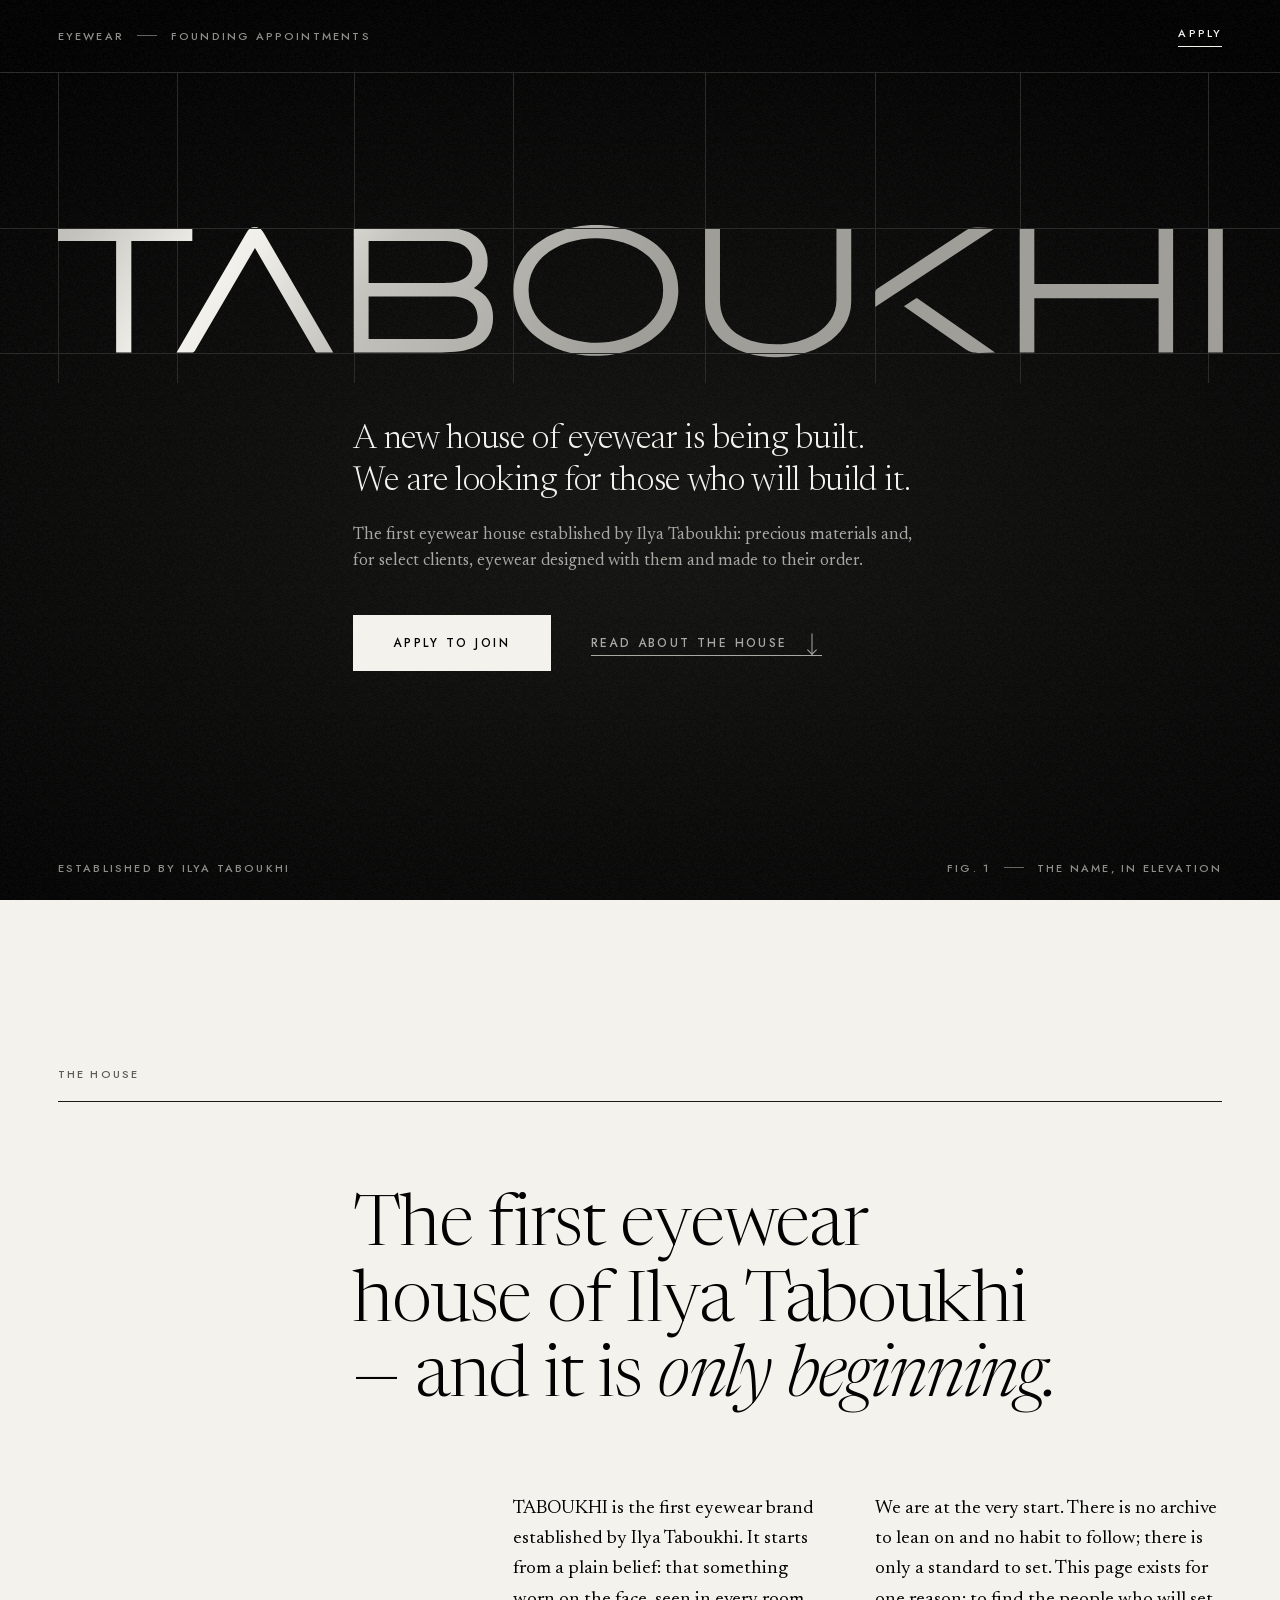
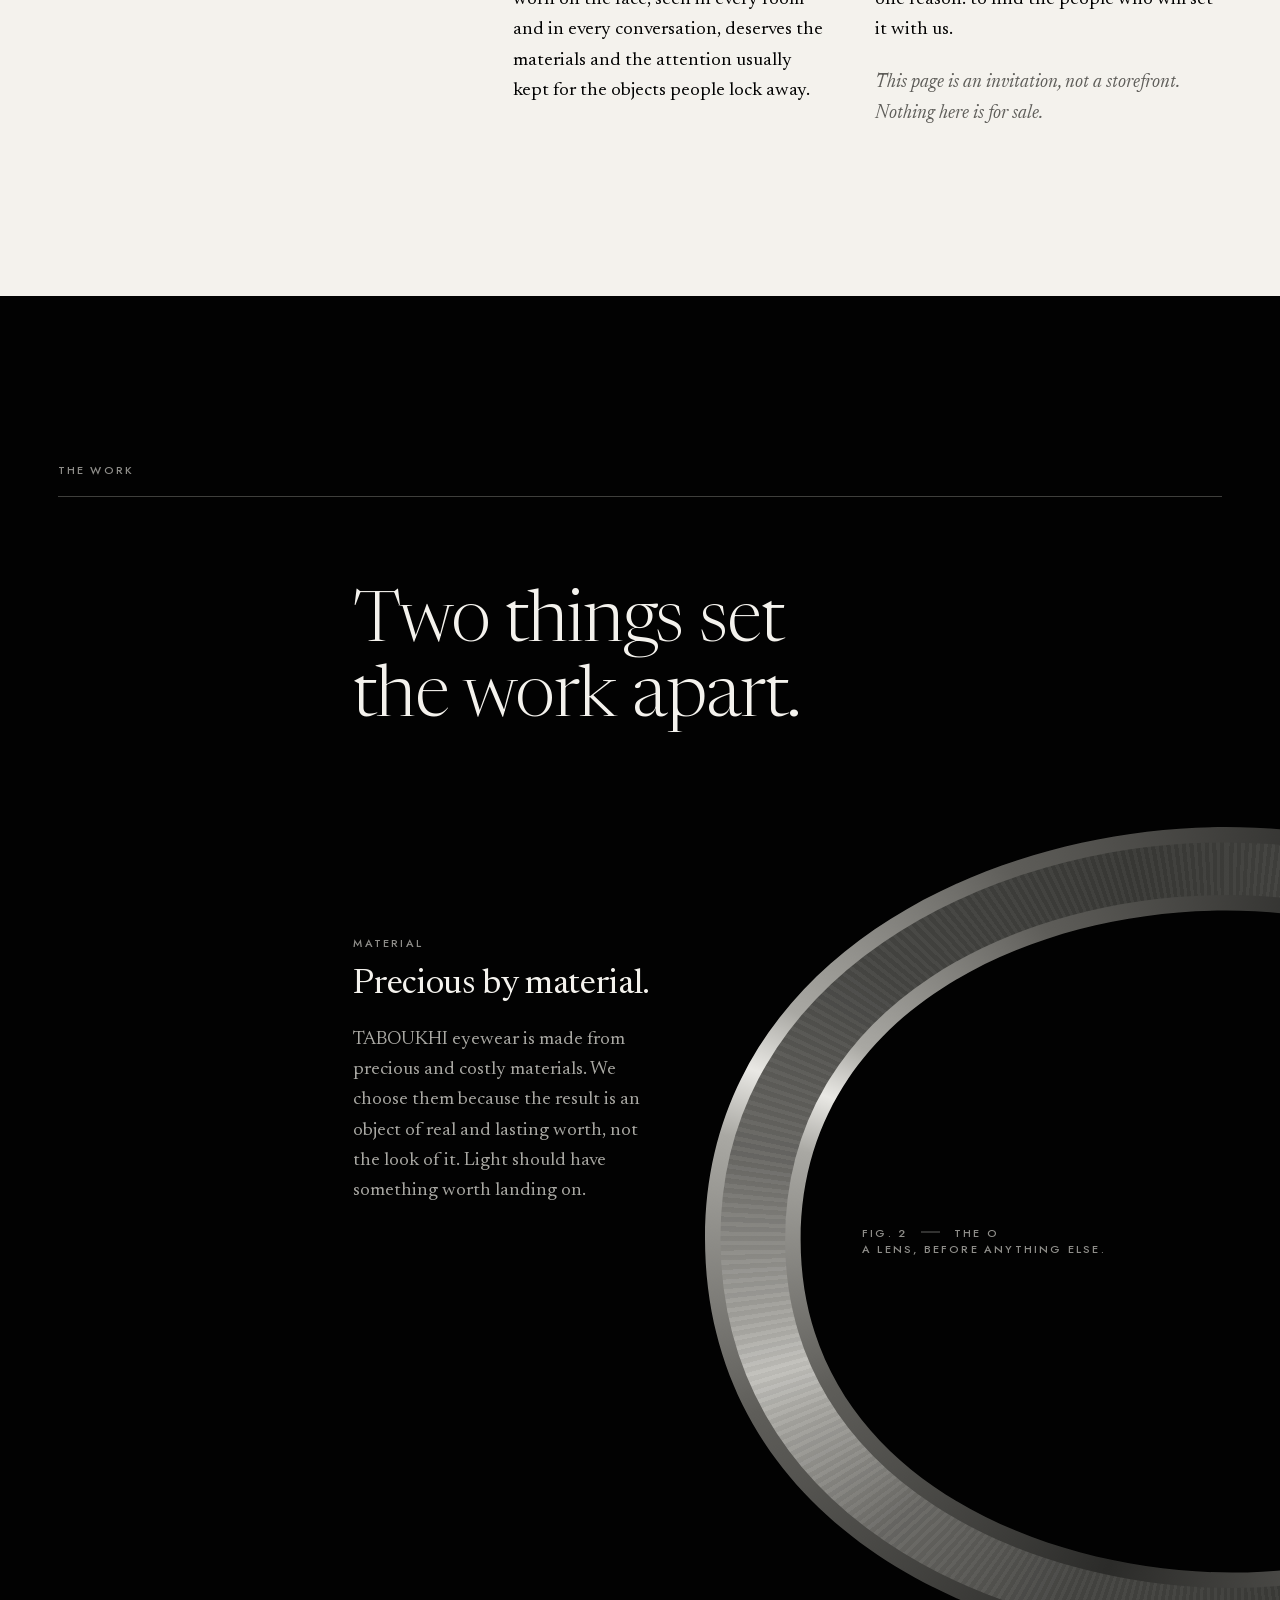
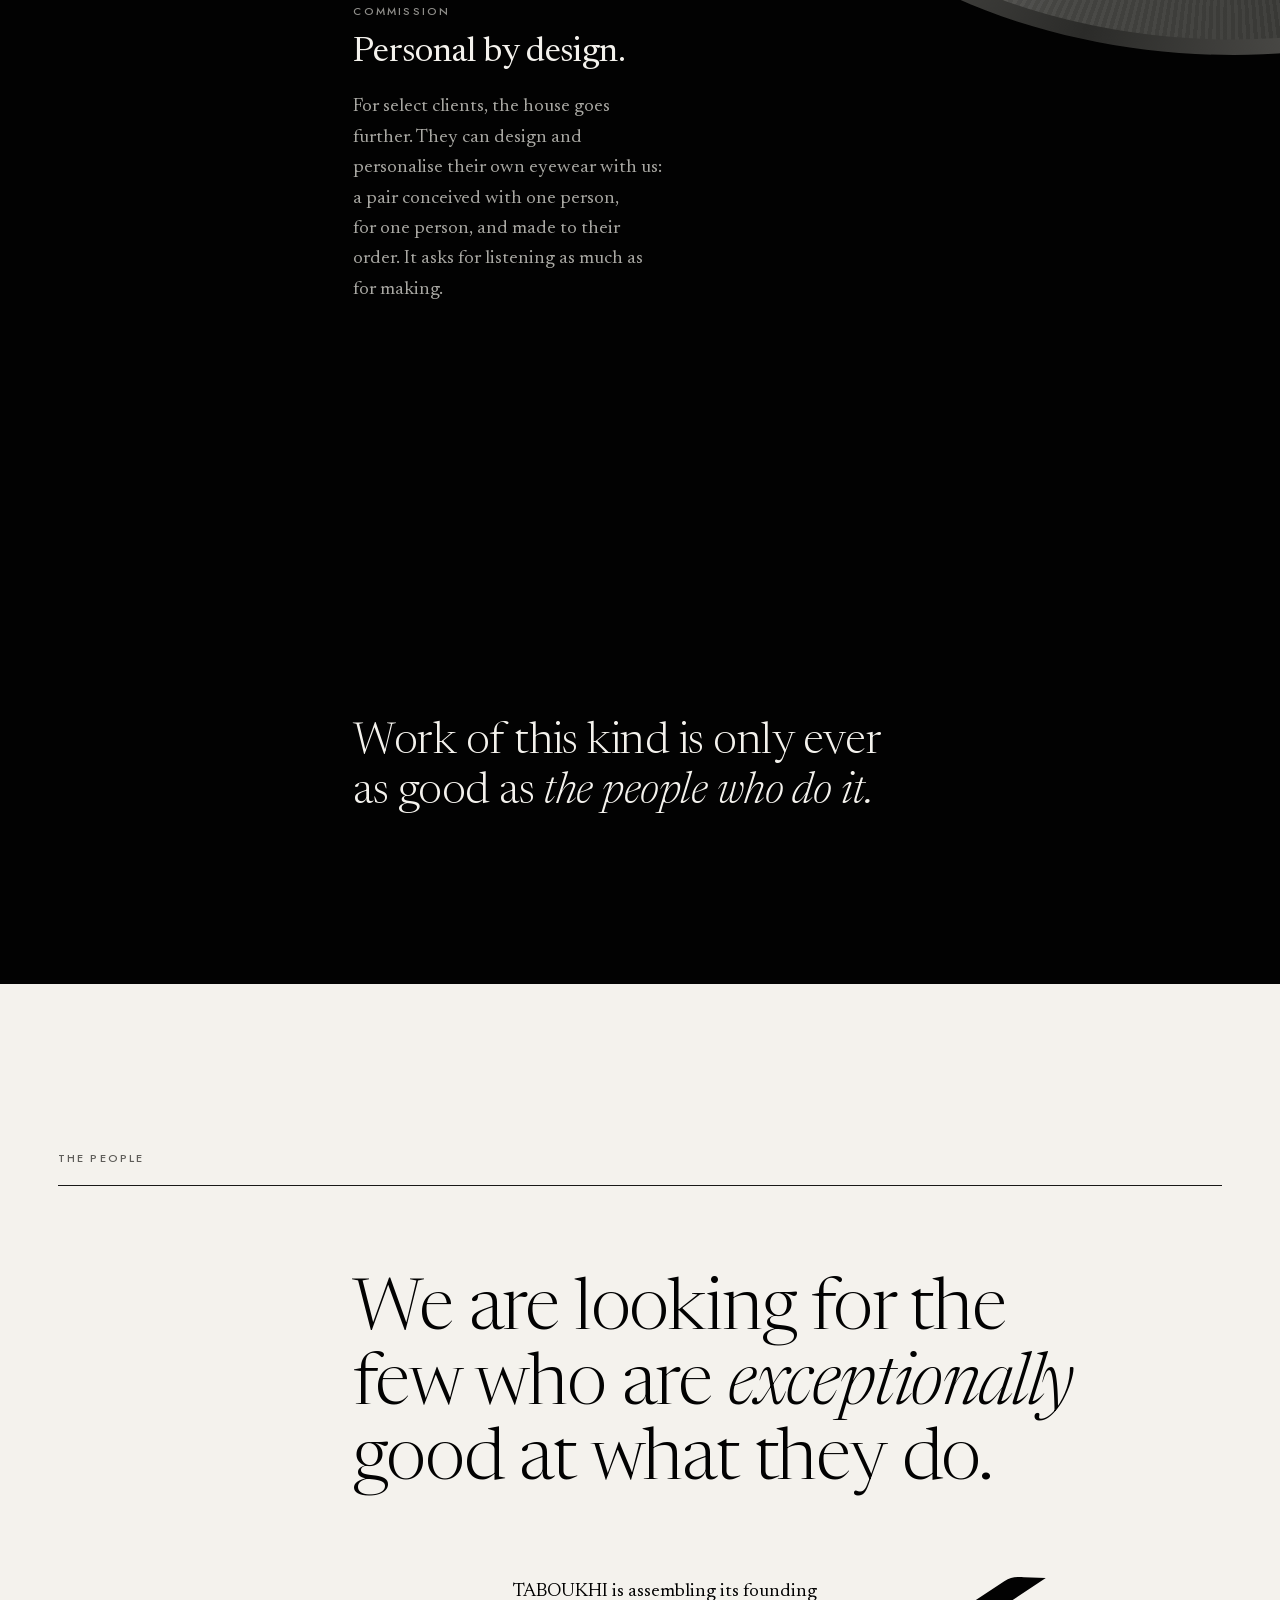
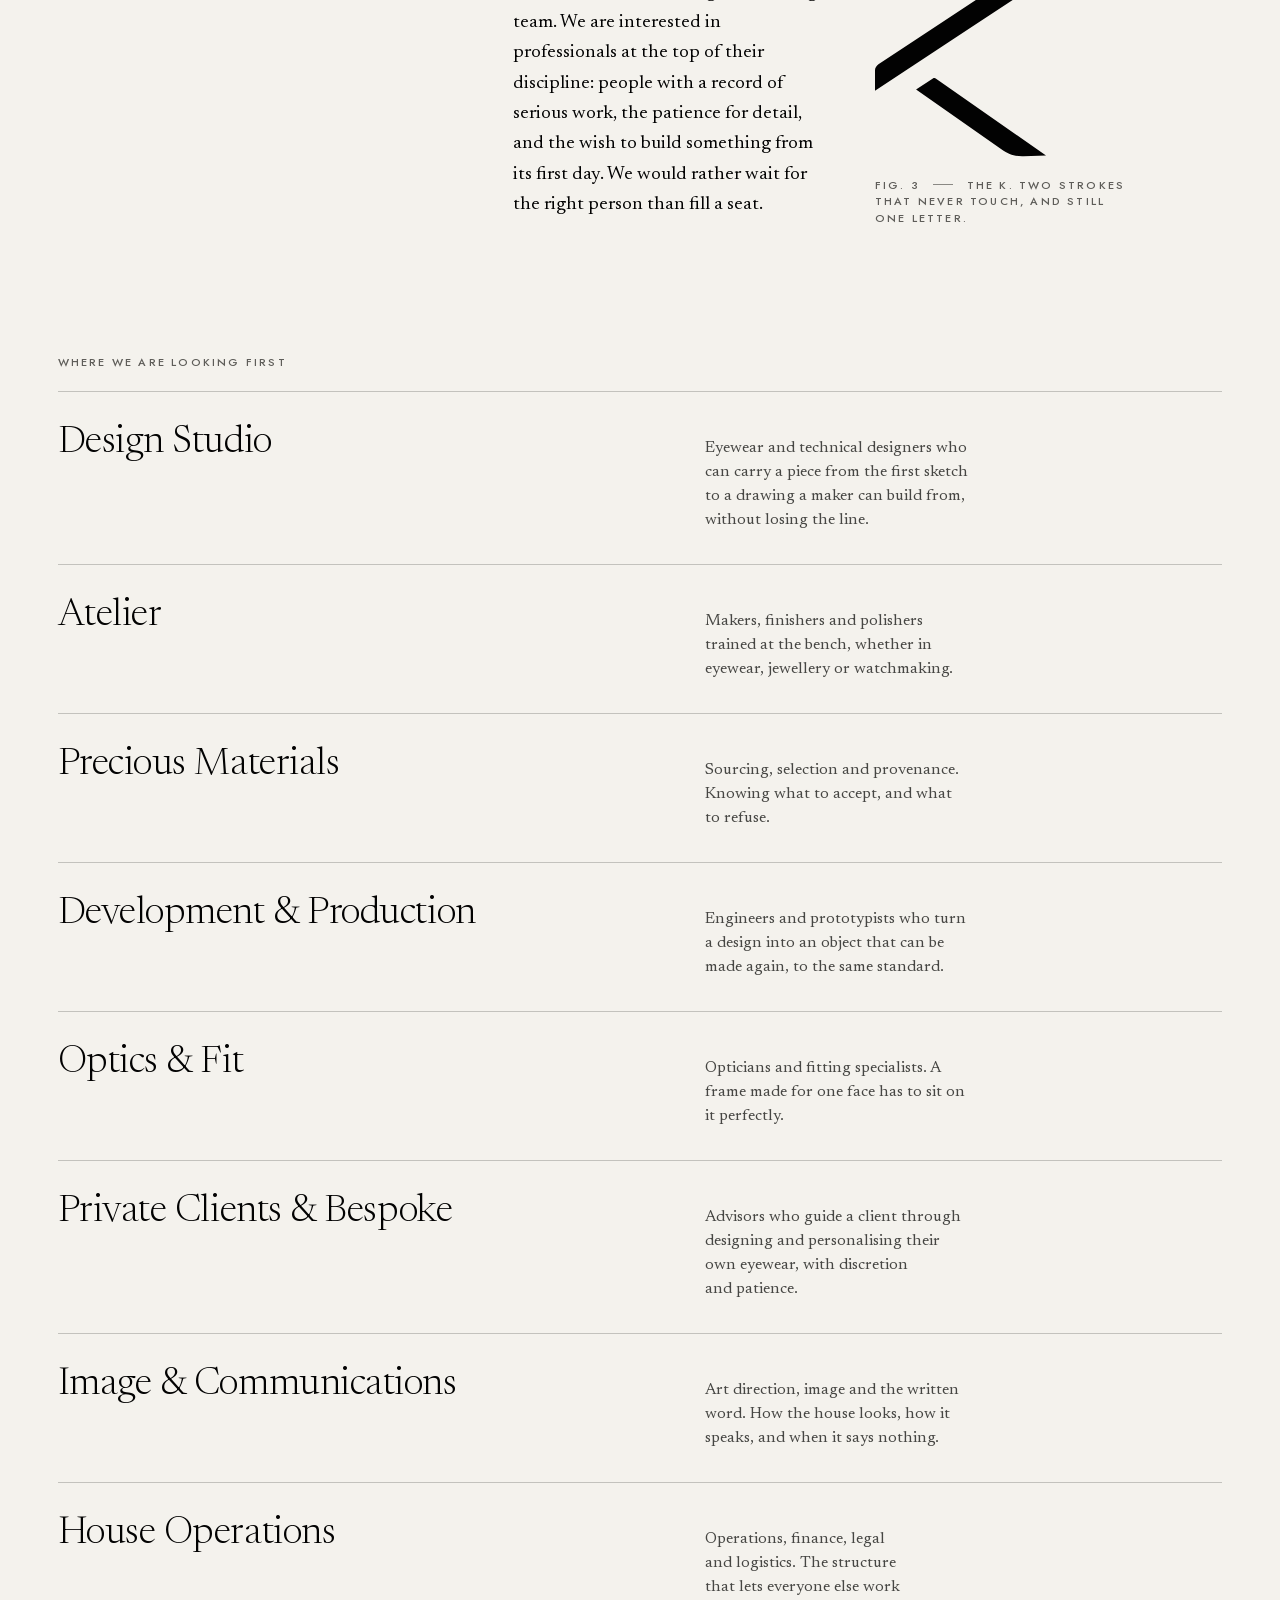
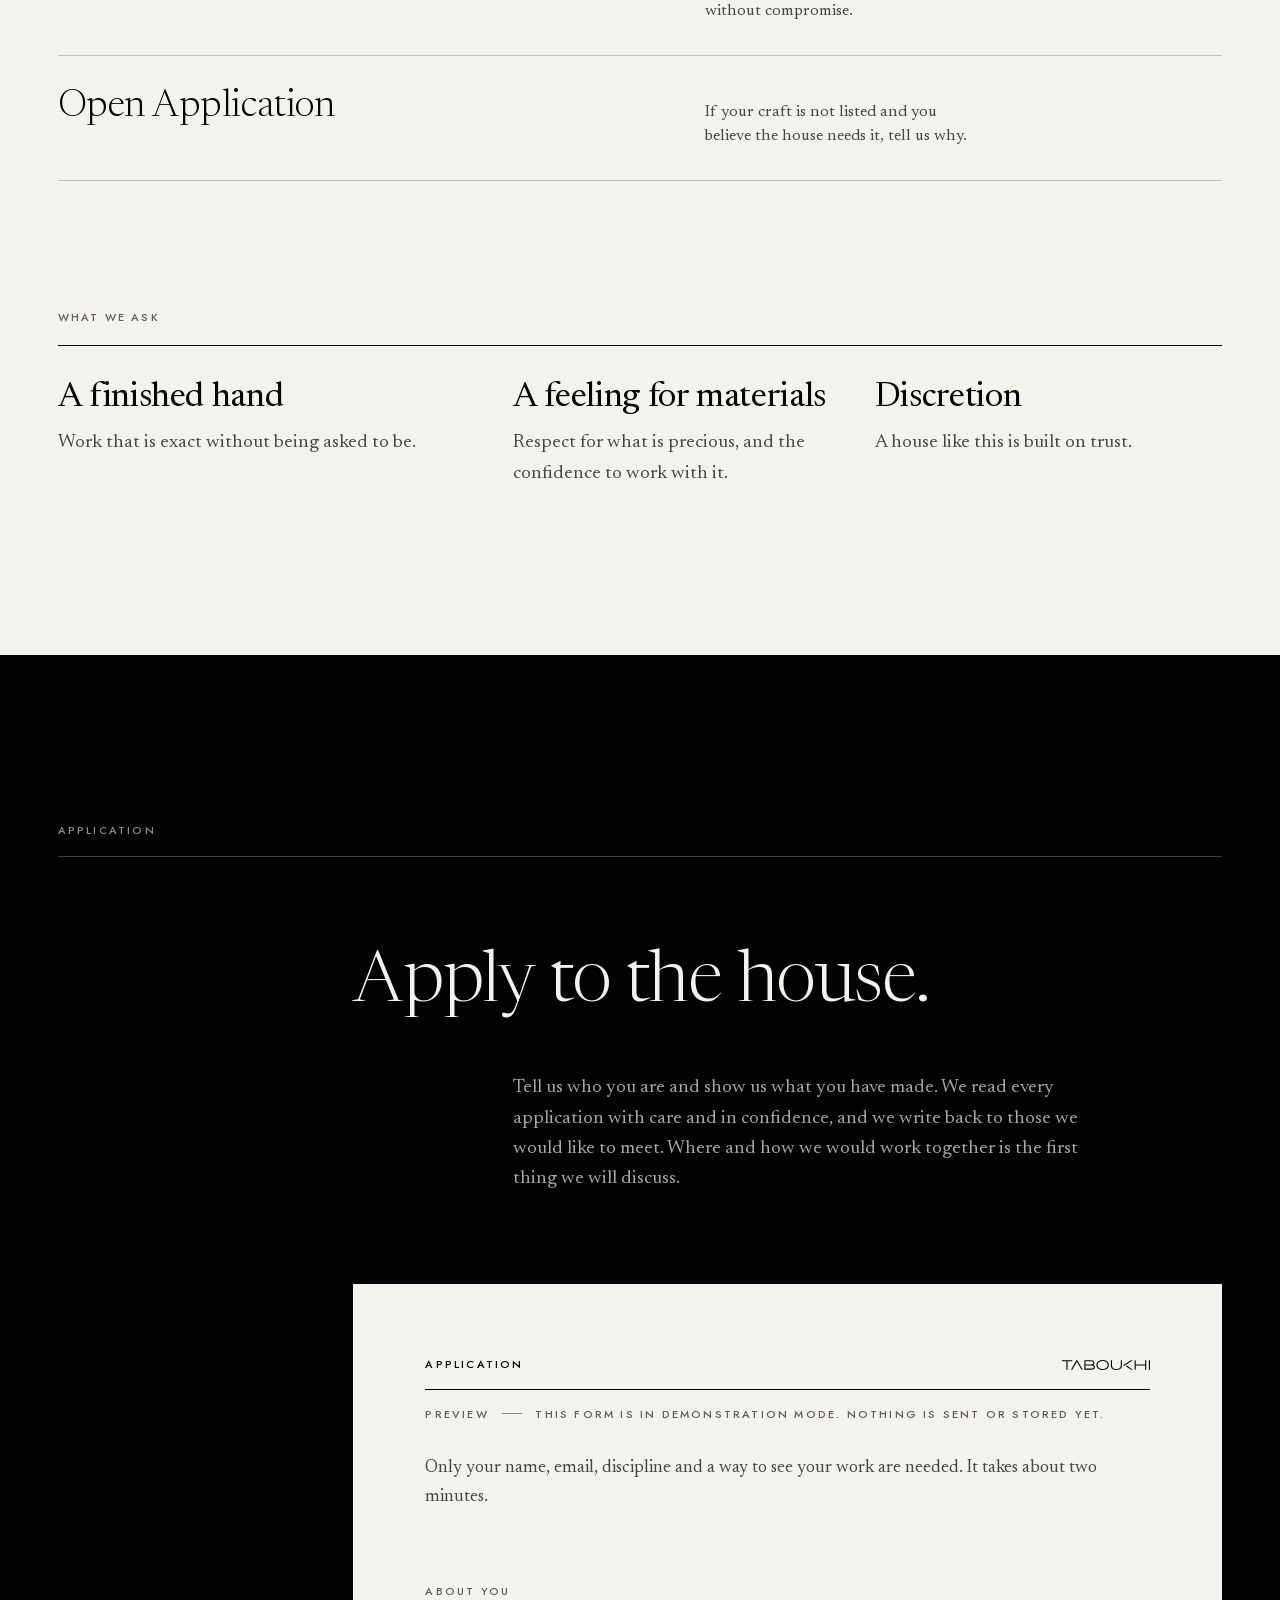
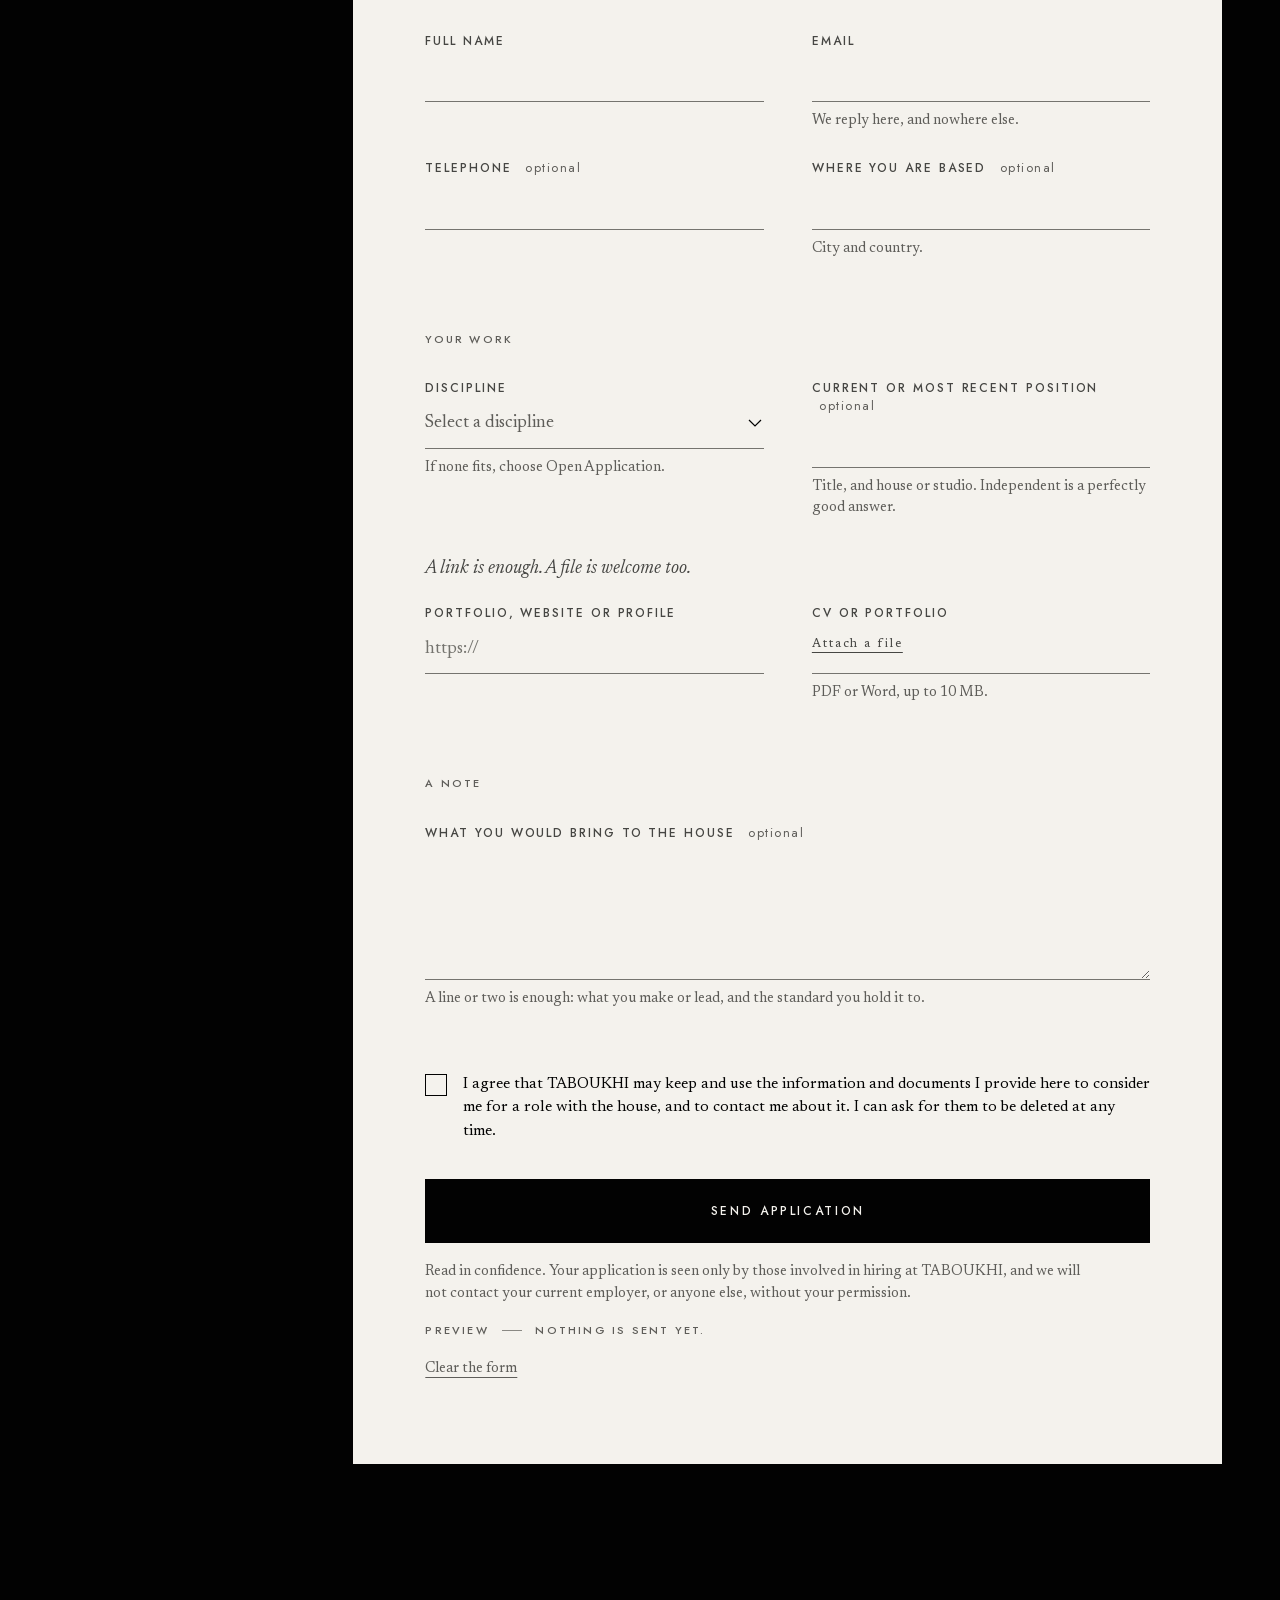
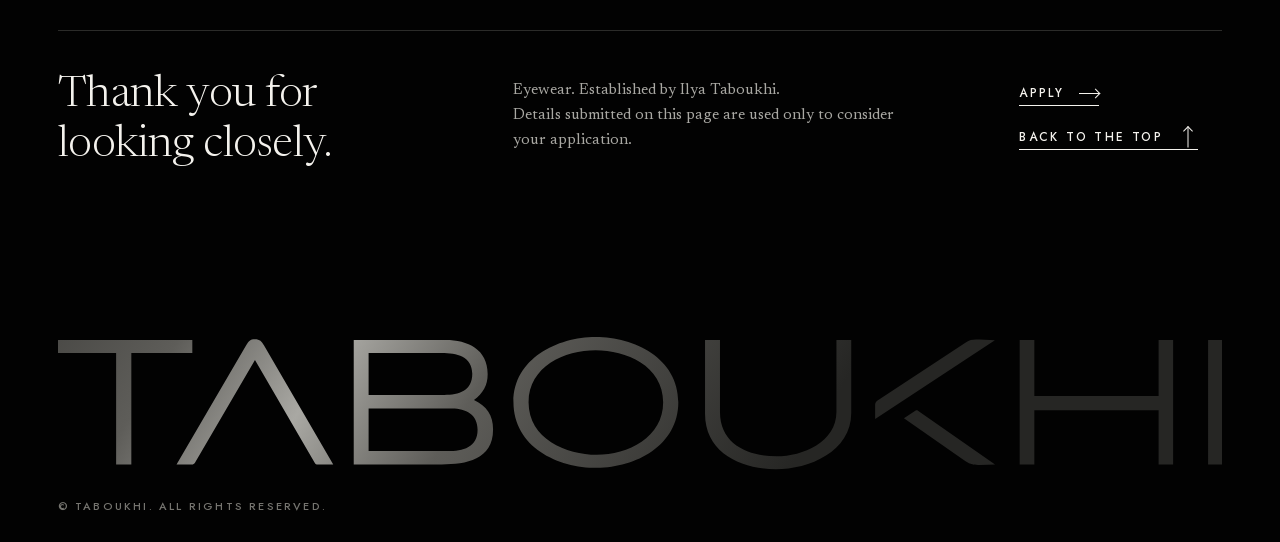
==== index.html @ eaf6881d "TABOUKHI founding-appointments page: Elevation direction, demo-mode application form Co-Authored-By:" ====
<!doctype html>
<html lang="en">
<head>
<meta charset="utf-8">
<meta name="viewport" content="width=device-width, initial-scale=1, viewport-fit=cover">
<title>TABOUKHI — Founding appointments</title>
<meta name="description" content="TABOUKHI is the first eyewear brand established by Ilya Taboukhi. The house is assembling its founding team — read about the work, and apply.">
<!-- PREVIEW: the application form is in demonstration mode (js/config.js). Remove this
     line on the day a real endpoint is switched on; e2e.py checks the two agree. -->
<meta name="robots" content="noindex">
<meta name="theme-color" content="#020202">
<meta name="color-scheme" content="dark light">
<meta property="og:type" content="website">
<meta property="og:title" content="TABOUKHI — Founding appointments">
<meta property="og:description" content="A new house of eyewear is being built. We are looking for those who will build it.">
<meta property="og:image" content="https://ilyatabrizi.github.io/taboukhi/assets/og.png">
<meta property="og:image:width" content="1200">
<meta property="og:image:height" content="630">
<meta name="twitter:card" content="summary_large_image">
<link rel="icon" href="assets/brand/favicon.svg" type="image/svg+xml">
<link rel="icon" href="assets/brand/favicon-48.png" sizes="48x48" type="image/png">
<link rel="apple-touch-icon" href="assets/brand/apple-touch-icon.png">
<link rel="preload" href="assets/fonts/newsreader.woff2" as="font" type="font/woff2" crossorigin>
<link rel="preload" href="assets/fonts/jost.woff2" as="font" type="font/woff2" crossorigin>
<link rel="stylesheet" href="css/main.css">
<script>document.documentElement.classList.add('js');setTimeout(function(){if(!window.__tbk)document.documentElement.classList.remove('js')},4000)</script>
<link rel="modulepreload" href="js/main.js">
<link rel="modulepreload" href="js/light.js">
<link rel="modulepreload" href="js/apply.js">
<link rel="modulepreload" href="js/adapter.js">
<link rel="modulepreload" href="js/config.js">
<script type="module" src="js/main.js"></script>
</head>
<body>

<!-- The wordmark, traced from the supplied artwork (scripts/trace_logo.py). Defined once. -->
<svg class="defs" width="0" height="0" aria-hidden="true" focusable="false">
  <defs>
    <path id="p-k" d="M1403.08 140.94V116.42C1403.08 113.61 1404.92 110.64 1407.24 109.12L1558.69 9.28C1566.48 4.15 1571.43 3.77 1582.23 4.25L1608.64 5.44L1403.08 140.94ZM1555.2 211.35L1452.53 139.48L1472.75 126.37C1473.98 125.57 1475.37 125.61 1476.6 126.48L1608.92 219.1L1581.97 219.76C1570.54 220.04 1564.49 217.85 1555.2 211.35Z"/>
    <g id="p-wm" fill-rule="evenodd">
      <path d="M125.9 218.89H99.8V27.27H0V4.97H230.62V27.27H125.9V218.89Z"/>
      <path d="M472.59 218.89H445.79C443.9 218.89 441.96 217.86 440.99 216.19L338.2 39.55L234.88 216.31C234.08 217.68 231.73 218.89 230.15 218.89H203.52L323.37 13.85C327.3 7.12 330.04 3.97 338.05 3.97C346.58 3.97 349.81 7.9 353.56 14.35L472.59 218.89Z"/>
      <path d="M507.78 218.89V4.97H665.53C703.43 4.97 737.75 20.82 737.75 63.37C737.75 83.17 729.74 96.35 714.24 108.3C736.36 119.34 747.01 133.98 747.01 159.03C747.01 211.14 700.6 218.89 658.91 218.89H507.78ZM658.94 27.27H533.31V99.54H663.33C688.52 99.54 711.34 92.42 711.34 63.22C711.34 32.57 684.36 27.27 658.94 27.27ZM676.84 122.65H533.31V195.94H669.21C695.46 195.94 720.44 189.3 720.44 159.11C720.44 133.13 700.5 122.65 676.84 122.65Z"/>
      <path d="M925.58 224.66C857.44 224.66 782.03 188.75 782.03 111.43C782.03 37.2 857.5 0 923.2 0C989.25 0 1065.1 35.82 1065.1 112.25C1065.1 186.31 991.75 224.66 925.58 224.66ZM1039.08 112.18C1039.08 48.82 974.64 22.65 923.23 22.65C869.7 22.65 807.98 50.62 807.98 112.02C807.98 174.84 872.36 202.28 925.2 202.28C978.59 202.28 1039.08 172.64 1039.08 112.18Z"/>
      <path d="M1111.01 131.69V4.97H1136.63V128.8C1136.63 184.75 1185.8 204.81 1233.8 204.81C1278.87 204.81 1336.63 180.63 1336.63 128.29V4.97H1362.01V130.35C1362.01 196.69 1289.57 226.92 1232.5 226.92C1175.75 226.92 1111.01 200.46 1111.01 131.69Z"/>
      <use href="#p-k"/>
      <path d="M1914.69 218.89H1889.79V125.71H1676.41V218.89H1651.27V4.97H1676.41V101.29H1889.79V4.97H1914.69V218.89Z"/>
      <path d="M2000 218.89H1974.76V4.97H2000V218.89Z"/>
    </g>
  </defs>
</svg>

<a class="skip" href="#apply">Skip to the application</a>

<header class="mast" data-mast>
  <a class="mast__brand" href="#top" aria-label="TABOUKHI — back to the top">
    <svg viewBox="0 0 2000 227" aria-hidden="true" focusable="false"><use href="#p-wm"/></svg>
  </a>
  <a class="mast__apply cap" href="#apply">Apply</a>
</header>

<main>

<!-- ─────────────────────────── Fig. 1 — the name, in elevation ─────────────────────────── -->
<section class="hero" id="top" data-ground="onyx">
  <div class="hero__grid frame">
    <p class="hero__kicker cap"><span class="hide-s">Eyewear <span class="dash" aria-hidden="true"></span></span> Founding appointments</p>

    <div class="hero__lines" aria-hidden="true">
      <i style="--x:0"></i><i style="--x:10.176"></i><i style="--x:25.389"></i><i style="--x:39.1015"></i>
      <i style="--x:55.5505"></i><i style="--x:70.154"></i><i style="--x:82.5635"></i><i style="--x:98.738"></i>
    </div>

    <h1 class="hero__mark">
      <span class="hero__rule hero__rule--cap" aria-hidden="true"></span>
      <span class="hero__rule hero__rule--base" aria-hidden="true"></span>
      <svg viewBox="0 0 2000 227" role="img" aria-label="TABOUKHI" data-light="hero">
        <defs>
          <linearGradient id="ti-metal" gradientUnits="userSpaceOnUse" x1="-1400" y1="0" x2="3400" y2="0" gradientTransform="translate(-312 0) rotate(32.1 1000 113)">
            <stop offset="0" stop-color="#9F9E99"/>
            <stop offset=".36" stop-color="#9F9E99"/>
            <stop offset=".45" stop-color="#C3C2BD"/>
            <stop offset=".49" stop-color="#EFEDE8"/>
            <stop offset=".5" stop-color="#F4F2ED"/>
            <stop offset=".51" stop-color="#EFEDE8"/>
            <stop offset=".55" stop-color="#C3C2BD"/>
            <stop offset=".64" stop-color="#9F9E99"/>
            <stop offset="1" stop-color="#9F9E99"/>
          </linearGradient>
        </defs>
        <use href="#p-wm" fill="url(#ti-metal)"/>
      </svg>
    </h1>

    <div class="hero__say">
      <p class="hero__statement">A new house of eyewear is being built. We are looking for those who will build&nbsp;it.</p>
      <p class="hero__sub">The first eyewear house established by Ilya Taboukhi: precious materials and, for select clients, eyewear designed with them and made to their order.</p>
      <div class="hero__cta">
        <a class="btn btn--bone" href="#apply"><span>Apply to join</span></a>
        <a class="link link--quiet" href="#house">Read about the house <span class="arr arr--down" aria-hidden="true"></span></a>
      </div>
    </div>

    <div class="hero__foot">
      <p class="cap">Established by Ilya Taboukhi</p>
      <p class="cap hero__fig">Fig. 1 <span class="dash" aria-hidden="true"></span> The name, in elevation</p>
    </div>
  </div>
</section>

<!-- ─────────────────────────────────────── The house ────────────────────────────────────── -->
<section class="sec sec--bone house" id="house" data-ground="bone">
  <div class="frame ng">
    <p class="marker cap" data-reveal>The house</p>
    <span class="hair" data-reveal="rule" aria-hidden="true"></span>
    <h2 class="display house__h" data-reveal>The first eyewear house of Ilya Taboukhi <span class="nb">— and</span> it is <em>only beginning.</em></h2>
    <div class="house__p1 prose" data-reveal>
      <p>TABOUKHI is the first eyewear brand established by Ilya Taboukhi. It starts from a plain belief: that something worn on the face, seen in every room and in every conversation, deserves the materials and the attention usually kept for the objects people lock away.</p>
    </div>
    <div class="house__p2 prose" data-reveal style="--d:1">
      <p>We are at the very start. There is no archive to lean on and no habit to follow; there is only a standard to set. This page exists for one reason: to find the people who will set it with us.</p>
      <p class="aside">This page is an invitation, not a storefront. Nothing here is for sale.</p>
    </div>
  </div>
</section>

<!-- ─────────────────────────────────────── The work ─────────────────────────────────────── -->
<section class="sec sec--onyx work" id="work" data-ground="onyx">
  <div class="frame ng">
    <p class="marker cap" data-reveal>The work</p>
    <span class="hair" data-reveal="rule" aria-hidden="true"></span>
    <h2 class="display work__h" data-reveal>Two things set the&nbsp;work apart.</h2>
  </div>

  <div class="frame work__body">
    <div class="ring" aria-hidden="true" data-light="ring">
      <div class="ring__stick">
        <div class="ring__band">
          <div class="ring__obj">
            <div class="ring__layer ring__layer--edge"><b></b></div>
            <div class="ring__layer ring__layer--face"><b></b></div>
          </div>
        </div>
        <p class="cap ring__cap">Fig. 2 <span class="dash"></span> The O<br>A lens, before anything else.</p>
      </div>
    </div>

    <div class="work__arts">
      <article class="work__art" data-reveal>
        <p class="cap work__tag">Material</p>
        <h3 class="title">Precious by material.</h3>
        <p>TABOUKHI eyewear is made from precious and costly materials. We choose them because the result is an object of real and lasting worth, not the look of it. Light should have something worth landing on.</p>
      </article>

      <article class="work__art" data-reveal>
        <p class="cap work__tag">Commission</p>
        <h3 class="title">Personal by design.</h3>
        <p>For select clients, the house goes further. They can design and personalise their own eyewear with us: a pair conceived with one person, for one person, and made to their order. It asks for listening as much as for making.</p>
      </article>
    </div>
  </div>

  <div class="frame ng">
    <p class="display display--m work__close" data-reveal>Work of this kind is only ever as good as <em>the people who do it.</em></p>
  </div>
</section>

<!-- ────────────────────────────────────── The people ────────────────────────────────────── -->
<section class="sec sec--bone people" id="people" data-ground="bone">
  <div class="frame ng">
    <p class="marker cap" data-reveal>The people</p>
    <span class="hair" data-reveal="rule" aria-hidden="true"></span>
    <h2 class="display people__h" data-reveal>We are looking for the few who are <em>exceptionally</em> good at what they do.</h2>
    <div class="people__intro prose" data-reveal>
      <p>TABOUKHI is assembling its founding team. We are interested in professionals at the top of their discipline: people with a record of serious work, the patience for detail, and the wish to build something from its first day. We would rather wait for the right person than fill a seat.</p>
    </div>
    <figure class="people__fig" data-reveal style="--d:1">
      <svg viewBox="1403.08 4.1 205.84 215.68" aria-hidden="true" focusable="false"><use href="#p-k"/></svg>
      <figcaption class="cap">Fig. 3 <span class="dash" aria-hidden="true"></span> The K. Two strokes that never touch, and still one letter.</figcaption>
    </figure>
  </div>

  <div class="frame">
    <h3 class="cap rows__h" id="disciplines-h" data-reveal>Where we are looking first</h3>
    <ul class="rows" aria-labelledby="disciplines-h" data-rows>
      <li><a class="row" href="#apply" data-discipline="design-studio"><span class="row__name">Design Studio</span><span class="row__blurb">Eyewear and technical designers who can carry a piece from the first sketch to a drawing a maker can build from, without losing the line.</span><span class="row__go cap">Apply <span class="arr" aria-hidden="true"></span></span></a></li>
      <li><a class="row" href="#apply" data-discipline="atelier"><span class="row__name">Atelier</span><span class="row__blurb">Makers, finishers and polishers trained at the bench, whether in eyewear, jewellery or watchmaking.</span><span class="row__go cap">Apply <span class="arr" aria-hidden="true"></span></span></a></li>
      <li><a class="row" href="#apply" data-discipline="precious-materials"><span class="row__name">Precious Materials</span><span class="row__blurb">Sourcing, selection and provenance. Knowing what to accept, and what to refuse.</span><span class="row__go cap">Apply <span class="arr" aria-hidden="true"></span></span></a></li>
      <li><a class="row" href="#apply" data-discipline="development-production"><span class="row__name">Development &amp; Production</span><span class="row__blurb">Engineers and prototypists who turn a design into an object that can be made again, to the same standard.</span><span class="row__go cap">Apply <span class="arr" aria-hidden="true"></span></span></a></li>
      <li><a class="row" href="#apply" data-discipline="optics-fit"><span class="row__name">Optics &amp; Fit</span><span class="row__blurb">Opticians and fitting specialists. A frame made for one face has to sit on it perfectly.</span><span class="row__go cap">Apply <span class="arr" aria-hidden="true"></span></span></a></li>
      <li><a class="row" href="#apply" data-discipline="private-clients"><span class="row__name">Private Clients &amp; Bespoke</span><span class="row__blurb">Advisors who guide a client through designing and personalising their own eyewear, with discretion and patience.</span><span class="row__go cap">Apply <span class="arr" aria-hidden="true"></span></span></a></li>
      <li><a class="row" href="#apply" data-discipline="image-communications"><span class="row__name">Image &amp; Communications</span><span class="row__blurb">Art direction, image and the written word. How the house looks, how it speaks, and when it says nothing.</span><span class="row__go cap">Apply <span class="arr" aria-hidden="true"></span></span></a></li>
      <li><a class="row" href="#apply" data-discipline="house-operations"><span class="row__name">House Operations</span><span class="row__blurb">Operations, finance, legal and logistics. The structure that lets everyone else work without compromise.</span><span class="row__go cap">Apply <span class="arr" aria-hidden="true"></span></span></a></li>
      <li><a class="row" href="#apply" data-discipline="open"><span class="row__name">Open Application</span><span class="row__blurb">If your craft is not listed and you believe the house needs it, tell us why.</span><span class="row__go cap">Apply <span class="arr" aria-hidden="true"></span></span></a></li>
    </ul>
  </div>

  <div class="frame">
    <h3 class="cap asks__h" data-reveal>What we ask</h3>
    <dl class="asks">
      <div data-reveal><dt class="title">A finished hand</dt><dd>Work that is exact without being asked to be.</dd></div>
      <div data-reveal style="--d:1"><dt class="title">A feeling for materials</dt><dd>Respect for what is precious, and the confidence to work with it.</dd></div>
      <div data-reveal style="--d:2"><dt class="title">Discretion</dt><dd>A house like this is built on trust.</dd></div>
    </dl>
  </div>
</section>

<!-- ───────────────────────────────────── The application ─────────────────────────────────── -->
<section class="sec sec--onyx apply" id="apply" data-ground="onyx">
  <div class="frame ng">
    <p class="marker cap">Application</p>
    <span class="hair" aria-hidden="true"></span>
    <h2 class="display apply__h">Apply to the house.</h2>
    <div class="apply__intro prose">
      <p>Tell us who you are and show us what you have made. We read every application with care and in confidence, and we write back to those we would like to meet. Where and how we would work together is the first thing we will discuss.</p>
    </div>

    <div class="sheet" data-ground="bone" data-sheet>
      <div class="sheet__head">
        <p class="cap" data-letterhead>Application</p>
        <svg viewBox="0 0 2000 227" aria-hidden="true" focusable="false"><use href="#p-wm"/></svg>
      </div>

      <p class="sheet__flag cap" data-demo-only hidden>Preview <span class="dash" aria-hidden="true"></span> this form is in demonstration mode. Nothing is sent or stored yet.</p>

      <form class="form" id="application" novalidate data-form>
        <noscript><p class="form__note">This form needs JavaScript to send your application.</p></noscript>

        <p class="form__note" id="form-note">Only your name, email, discipline and a way to see your work are needed. It takes about two minutes.</p>
        <p class="form__status" role="status" aria-live="polite" data-status></p>
        <p class="vh" role="status" aria-live="polite" data-announce></p>

        <fieldset class="fs">
          <legend class="cap">About you</legend>
          <div class="grid2">
            <div class="f" data-field="full_name">
              <label for="f-name" class="cap">Full name</label>
              <input id="f-name" name="full_name" type="text" autocomplete="name" autocapitalize="words" spellcheck="false" enterkeyhint="next" required maxlength="80" aria-describedby="f-name-err">
              <p class="f__err" id="f-name-err"></p>
            </div>
            <div class="f" data-field="email">
              <label for="f-email" class="cap">Email</label>
              <input id="f-email" name="email" type="email" inputmode="email" autocomplete="email" autocapitalize="off" spellcheck="false" enterkeyhint="next" required maxlength="254" aria-describedby="f-email-help f-email-err">
              <p class="f__help" id="f-email-help">We reply here, and nowhere else.</p>
              <p class="f__err" id="f-email-err"></p>
            </div>
            <div class="f" data-field="phone">
              <label for="f-phone" class="cap">Telephone <span class="opt">optional</span></label>
              <input id="f-phone" name="phone" type="tel" inputmode="tel" autocomplete="tel" enterkeyhint="next" maxlength="24" aria-describedby="f-phone-err">
              <p class="f__err" id="f-phone-err"></p>
            </div>
            <div class="f" data-field="location">
              <label for="f-loc" class="cap">Where you are based <span class="opt">optional</span></label>
              <input id="f-loc" name="location" type="text" autocomplete="address-level2" autocapitalize="words" enterkeyhint="next" maxlength="100" aria-describedby="f-loc-help">
              <p class="f__help" id="f-loc-help">City and country.</p>
            </div>
          </div>
        </fieldset>

        <fieldset class="fs">
          <legend class="cap">Your work</legend>
          <div class="grid2">
            <div class="f" data-field="discipline">
              <label for="f-disc" class="cap">Discipline</label>
              <select id="f-disc" name="discipline" required aria-describedby="f-disc-help f-disc-err">
                <option value="" selected disabled>Select a discipline</option>
                <option value="design-studio">Design Studio</option>
                <option value="atelier">Atelier</option>
                <option value="precious-materials">Precious Materials</option>
                <option value="development-production">Development &amp; Production</option>
                <option value="optics-fit">Optics &amp; Fit</option>
                <option value="private-clients">Private Clients &amp; Bespoke</option>
                <option value="image-communications">Image &amp; Communications</option>
                <option value="house-operations">House Operations</option>
                <option value="open">Open Application</option>
              </select>
              <p class="f__help" id="f-disc-help">If none fits, choose Open Application.</p>
              <p class="f__err" id="f-disc-err"></p>
            </div>
            <div class="f" data-field="current_role">
              <label for="f-role" class="cap">Current or most recent position <span class="opt">optional</span></label>
              <input id="f-role" name="current_role" type="text" autocomplete="organization-title" enterkeyhint="next" maxlength="120" aria-describedby="f-role-help">
              <p class="f__help" id="f-role-help">Title, and house or studio. Independent is a perfectly good answer.</p>
            </div>
          </div>

          <div class="pair" role="group" aria-labelledby="pair-h" aria-describedby="pair-err">
            <p class="pair__h" id="pair-h">A link is enough. A file is welcome too.</p>
            <div class="grid2">
              <div class="f" data-field="portfolio_url">
                <label for="f-url" class="cap">Portfolio, website or profile</label>
                <input id="f-url" name="portfolio_url" type="url" inputmode="url" autocomplete="url" autocapitalize="off" spellcheck="false" enterkeyhint="next" placeholder="https://" maxlength="300" aria-describedby="f-url-err">
                <p class="f__err" id="f-url-err"></p>
              </div>
              <div class="f f--file" data-field="cv">
                <span class="cap f__label" id="f-cv-label">CV or portfolio</span>
                <input class="vh" id="f-cv" name="cv" type="file" accept=".pdf,.doc,.docx,application/pdf,application/msword,application/vnd.openxmlformats-officedocument.wordprocessingml.document" aria-labelledby="f-cv-label" aria-describedby="f-cv-help f-cv-err">
                <label class="drop" for="f-cv" data-drop><span class="drop__cta">Attach a file</span></label>
                <div class="file" data-file hidden>
                  <span class="file__name" data-file-name></span>
                  <span class="file__size" data-file-size></span>
                  <button type="button" class="textbtn" data-file-remove>Remove</button>
                </div>
                <p class="f__help" id="f-cv-help" data-file-help>PDF or Word, up to 10 MB.</p>
                <p class="f__err" id="f-cv-err"></p>
              </div>
            </div>
            <p class="f__err f__err--pair" id="pair-err"></p>
          </div>
        </fieldset>

        <fieldset class="fs">
          <legend class="cap">A note</legend>
          <div class="f" data-field="message">
            <label for="f-msg" class="cap">What you would bring to the house <span class="opt">optional</span></label>
            <textarea id="f-msg" name="message" rows="4" maxlength="1500" aria-describedby="f-msg-help f-msg-count"></textarea>
            <p class="f__help" id="f-msg-help">A line or two is enough: what you make or lead, and the standard you hold it to.</p>
            <p class="f__help f__count" id="f-msg-count" data-count hidden></p>
          </div>
        </fieldset>

        <div class="hp" aria-hidden="true">
          <label for="f-ref">Leave this field empty</label>
          <input id="f-ref" name="reference_code" type="text" tabindex="-1" autocomplete="off">
        </div>

        <div class="f f--check" data-field="consent">
          <label class="check" for="f-consent">
            <input id="f-consent" name="consent" type="checkbox" required aria-describedby="f-consent-err">
            <span>I agree that TABOUKHI may keep and use the information and documents I provide here to consider me for a role with the house, and to contact me about it. I can ask for them to be deleted at any time.</span>
          </label>
          <p class="f__err" id="f-consent-err"></p>
        </div>

        <p class="form__alert" role="alert" data-alert></p>

        <div class="form__end">
          <button class="btn btn--onyx btn--wide" type="submit" data-submit><span data-submit-label>Send application</span><i class="btn__bar" aria-hidden="true"></i></button>
          <p class="form__fine">Read in confidence. Your application is seen only by those involved in hiring at TABOUKHI, and we will not contact your current employer, or anyone else, without your permission.</p>
          <p class="form__fine form__fine--demo cap" data-demo-only hidden>Preview <span class="dash" aria-hidden="true"></span> nothing is sent yet.</p>
          <button type="button" class="textbtn form__clear" data-clear>Clear the form</button>
        </div>
      </form>

      <div class="done" data-done hidden>
        <h3 class="display display--m" tabindex="-1" data-done-title>Your application is with us.</h3>
        <p class="done__body">Thank you for the time, and for the trust. It will be read with care and in confidence. If there is a conversation to be had, we will write to you at <strong data-done-email></strong>.</p>
        <p class="done__ref cap" data-done-ref hidden></p>
        <p class="done__demo cap" data-demo-only hidden>Preview <span class="dash" aria-hidden="true"></span> this page is not yet receiving applications, and nothing was sent or stored.</p>
      </div>
    </div>
  </div>
</section>

</main>

<!-- ──────────────────────────────────────── Footer ──────────────────────────────────────── -->
<footer class="foot" data-ground="onyx">
  <div class="frame">
    <div class="foot__cols">
      <p class="display display--m foot__thanks">Thank you for looking closely.</p>
      <p class="foot__line">Eyewear. Established by Ilya Taboukhi.<br>Details submitted on this page are used only to consider your application.</p>
      <p class="foot__links"><a class="link" href="#apply">Apply <span class="arr" aria-hidden="true"></span></a><a class="link" href="#top">Back to the top <span class="arr arr--up" aria-hidden="true"></span></a></p>
    </div>
    <svg class="foot__mark" viewBox="0 0 2000 227" role="img" aria-label="TABOUKHI" data-light="foot">
      <defs>
        <linearGradient id="ti-engrave" gradientUnits="userSpaceOnUse" x1="-1400" y1="0" x2="3400" y2="0" gradientTransform="translate(-1300 0) rotate(32.1 1000 113)">
          <stop offset="0" stop-color="#262624"/>
          <stop offset=".34" stop-color="#262624"/>
          <stop offset=".45" stop-color="#5E5D59"/>
          <stop offset=".5" stop-color="#A9A8A3"/>
          <stop offset=".55" stop-color="#5E5D59"/>
          <stop offset=".66" stop-color="#262624"/>
          <stop offset="1" stop-color="#262624"/>
        </linearGradient>
      </defs>
      <use href="#p-wm" fill="url(#ti-engrave)"/>
    </svg>
    <p class="cap foot__legal">© TABOUKHI. All rights reserved.</p>
  </div>
</footer>

</body>
</html>
---- css/main.css ----
/* TABOUKHI — "Elevation".
   The wordmark is the building; the left edge of each of its eight letters is a
   column line (the Name Grid) and the whole page hangs from those lines.
   Two grounds, hard cuts between them, one serif, one band of light. */

@font-face { font-family: "Newsreader"; src: url("../assets/fonts/newsreader.woff2") format("woff2"); font-weight: 300 500; font-style: normal; font-display: swap; }
@font-face { font-family: "Newsreader"; src: url("../assets/fonts/newsreader-italic.woff2") format("woff2"); font-weight: 300 500; font-style: italic; font-display: swap; }
@font-face { font-family: "Jost"; src: url("../assets/fonts/jost.woff2") format("woff2"); font-weight: 400 500; font-style: normal; font-display: swap; }
/* Metric-matched fallbacks (scripts/fetch_fonts.py prints these), so the swap moves nothing. */
@font-face { font-family: "Newsreader Fallback"; src: local("Georgia"); size-adjust: 91.40%; ascent-override: 80.42%; descent-override: 28.99%; line-gap-override: 0%; }
@font-face { font-family: "Jost Fallback"; src: local("Arial"), local("Roboto"); size-adjust: 96.13%; ascent-override: 111.30%; descent-override: 39.01%; line-gap-override: 0%; }

:root {
  --onyx: #020202;
  --bone: #F4F2ED;            /* one token: #FFFFFF gives the literal white of the palette file */
  /* "Titanium" is a colour here, never a material claim. Internal names only. */
  --ti-50: #E9E8E4; --ti-100: #D9D8D3; --ti-200: #C3C2BD; --ti-300: #A9A8A3; --ti-400: #8E8D89;
  --ti-500: #75746F; --ti-600: #5E5D59; --ti-700: #464643; --ti-800: #2B2B29; --ti-900: #151514;

  --font-serif: "Newsreader", "Newsreader Fallback", "Iowan Old Style", Georgia, serif;
  --font-caption: "Jost", "Jost Fallback", "Helvetica Neue", Arial, sans-serif;

  --gutter: clamp(16px, 4.5vw, 96px);
  --frame-max: 1760px;
  --edge: max(var(--gutter), calc((100vw - var(--frame-max)) / 2));
  --mast-h: 56px;
  --hair: 1px;
  --pad: clamp(72px, 13vw, 208px);

  --ease-out: cubic-bezier(.16, 1, .3, 1);
  --ease-io: cubic-bezier(.65, 0, .35, 1);

  /* Name Grid: left edge of T A B O U K H I, as % of the wordmark's width. */
  --x-a: 10.176%; --x-b: 25.389%; --x-o: 39.1015%; --x-u: 55.5505%;
  --x-k: 70.154%; --x-h: 82.5635%; --x-i: 98.738%;
}
@media (min-width: 720px) { :root { --mast-h: 72px; } }
@media (min-resolution: 2dppx) { :root { --hair: .5px; } }

*, *::before, *::after { box-sizing: border-box; }
html { -webkit-text-size-adjust: 100%; text-size-adjust: 100%; scroll-padding-top: var(--mast-h); scrollbar-color: var(--ti-700) var(--onyx); }
@media (prefers-reduced-motion: no-preference) { html { scroll-behavior: smooth; } }
body {
  margin: 0; background: var(--onyx); color: var(--bone);
  font: 400 17px/1.6 var(--font-serif); font-optical-sizing: auto;
  -webkit-font-smoothing: antialiased; -moz-osx-font-smoothing: grayscale; text-rendering: optimizeLegibility;
  font-variant-numeric: lining-nums; overflow-wrap: break-word;
}
@media (min-width: 1200px) { body { font-size: 19px; } }
[hidden] { display: none !important; }
h1, h2, h3, p, ul, ol, dl, dd, figure, fieldset, legend { margin: 0; padding: 0; }
ul { list-style: none; }
fieldset { border: 0; min-width: 0; }
em { font-style: italic; }
svg { display: block; fill: currentColor; }
.defs { position: absolute; }
a { color: inherit; }
::selection { background: var(--ti-400); color: var(--onyx); }

.vh { position: absolute; width: 1px; height: 1px; margin: -1px; padding: 0; border: 0; overflow: hidden; clip: rect(0 0 0 0); clip-path: inset(50%); white-space: nowrap; }
.nb { white-space: nowrap; }
.skip { position: fixed; left: var(--edge); top: 12px; z-index: 50; padding: 12px 18px; background: var(--bone); color: var(--onyx); font: 500 12px/1 var(--font-caption); letter-spacing: .18em; text-transform: uppercase; text-decoration: none; transform: translateY(-200%); }
.skip:focus { transform: none; }

:focus-visible { outline: 2px solid var(--focus, var(--ti-400)); outline-offset: 3px; }
[data-ground="bone"] { --focus: var(--ti-600); }
[data-ground="onyx"] { --focus: var(--ti-400); }

.frame { width: min(100% - 2 * var(--gutter), var(--frame-max)); margin-inline: auto; }

/* ── Type ─────────────────────────────────────────────────────────────────── */
.cap { font: 500 11px/1.5 var(--font-caption); letter-spacing: .2em; text-transform: uppercase; }
@media (min-width: 1440px) { .cap { font-size: 12px; } }
.dash { display: inline-block; width: 1.8em; height: 1px; margin: 0 .75em .3em; background: currentColor; vertical-align: middle; opacity: .7; }
.display { font-weight: 300; font-size: clamp(2.125rem, 1.15rem + 4.1vw, 5.25rem); line-height: 1.06; letter-spacing: -.017em; text-wrap: balance; }
.display--m { font-size: clamp(1.625rem, 1.1rem + 2.1vw, 3.25rem); line-height: 1.12; letter-spacing: -.012em; }
.title { font-weight: 300; font-size: clamp(1.625rem, 1.3rem + 1.1vw, 2.5rem); line-height: 1.15; letter-spacing: -.01em; }
.prose p { text-wrap: pretty; max-width: 60ch; }
.prose p + p { margin-top: 1.2em; }
.aside { color: var(--ti-600); font-style: italic; }
/* Light cuts break up on 1x panels at small sizes. */
@media (max-resolution: 1.49dppx) { .hero__statement, .title, .row__name { font-weight: 400; } }

/* ── Small parts ──────────────────────────────────────────────────────────── */
.arr { display: inline-block; position: relative; width: 20px; height: 9px; margin-left: .7em; vertical-align: middle; translate: 0 -1px; transition: translate .4s var(--ease-out); }
.arr::before { content: ""; position: absolute; left: 0; right: 0; top: 4px; height: 1px; background: currentColor; }
.arr::after { content: ""; position: absolute; right: 0; top: 1px; width: 7px; height: 7px; border-top: 1px solid currentColor; border-right: 1px solid currentColor; rotate: 45deg; }
.arr--down { rotate: 90deg; } .arr--up { rotate: -90deg; }

.link { text-decoration: none; padding-bottom: 4px; background: linear-gradient(currentColor, currentColor) 0 100% / 100% 1px no-repeat; }
.link--quiet { color: var(--ti-300); }
.btn { position: relative; display: inline-flex; align-items: center; justify-content: center; min-height: 56px; padding: 0 40px; border: 0; border-radius: 0; overflow: hidden; cursor: pointer; text-decoration: none; font: 500 12px/1 var(--font-caption); letter-spacing: .22em; text-transform: uppercase; -webkit-tap-highlight-color: transparent; }
.btn > span { position: relative; z-index: 1; }
.btn--bone { background: var(--bone); color: var(--onyx); --sheen: var(--ti-200); }
.btn--onyx { background: var(--onyx); color: var(--bone); --sheen: var(--ti-700); }
.btn--wide { width: 100%; min-height: 64px; }
.btn::after { content: ""; position: absolute; inset: -20% auto -20% 0; width: 45%; background: linear-gradient(90deg, transparent, var(--sheen), transparent); transform: translateX(-130%) skewX(-32deg); }
.btn:active { opacity: .86; }
.textbtn { appearance: none; border: 0; background: none; padding: 12px 0; min-height: 44px; color: inherit; font: inherit; cursor: pointer; text-decoration: underline; text-decoration-thickness: 1px; text-underline-offset: 5px; border-radius: 0; }

@media (hover: hover) and (pointer: fine) {
  .link:hover { animation: underline .7s var(--ease-io); }
  .link:hover .arr:not(.arr--down):not(.arr--up) { translate: 5px -1px; }
  .btn:hover::after { transform: translateX(260%) skewX(-32deg); transition: transform .8s cubic-bezier(.4, 0, .2, 1); }
  .textbtn:hover { text-decoration-thickness: 2px; }
}
@keyframes underline {
  0% { background-size: 100% 1px; background-position-x: 100%; }
  45% { background-size: 0 1px; background-position-x: 100%; }
  46% { background-size: 0 1px; background-position-x: 0; }
  100% { background-size: 100% 1px; background-position-x: 0; }
}

/* ── Masthead ─────────────────────────────────────────────────────────────── */
/* No bar to look at: its backing is always the ground beneath it, it is clear over the hero,
   and it steps aside while the reader moves down the page, returning on the way back up. */
.mast { position: absolute; z-index: 40; inset: 0 0 auto; height: var(--mast-h); padding-inline: var(--edge); display: flex; align-items: center; justify-content: space-between; color: var(--bone); background: var(--mast-bg, transparent); transition: transform .5s var(--ease-out), background-color .2s linear, color .2s linear; }
.js .mast { position: fixed; }
.js .mast[data-on="bone"] { --mast-bg: var(--bone); color: var(--onyx); --focus: var(--ti-600); }
.js .mast[data-on="onyx"] { --mast-bg: var(--onyx); color: var(--bone); }
.js .mast:not([data-docked]) { --mast-bg: transparent; }
.js .mast[data-away]:not(:focus-within) { transform: translateY(-101%); }
.mast__brand { display: block; width: 132px; padding: 16px 0; transition: opacity .3s ease-out, visibility .3s; }
.mast__brand svg { width: 100%; height: auto; }
.js .mast:not([data-docked]) .mast__brand { opacity: 0; visibility: hidden; }
.mast__apply { margin-left: auto; padding: 16px 0 16px 16px; text-decoration: none; }
.mast__apply::after { content: ""; display: block; height: 1px; margin-top: 5px; background: currentColor; transform-origin: right; transition: transform .45s var(--ease-out); }
@media (hover: hover) and (pointer: fine) { .mast__apply:hover::after { transform: scaleX(.35); } }

/* ── Fig. 1: the hero ─────────────────────────────────────────────────────── */
.hero { position: relative; overflow: hidden; overflow: clip; color: var(--bone); background: radial-gradient(120% 90% at 50% 58%, var(--ti-900) 0%, var(--onyx) 70%); }
.hero::after { content: ""; position: absolute; inset: 0; background: url("../assets/noise.png") 0 0 / 96px 96px; opacity: .028; pointer-events: none; }   /* dither: the falloff must never band */
.hero::before { content: ""; position: absolute; inset: var(--mast-h) 0 auto; height: var(--hair); background: var(--ti-800); }
.hero__grid { position: relative; z-index: 1; min-height: 100vh; min-height: 100svh; display: grid; grid-template-columns: minmax(0, 1fr); grid-template-rows: var(--mast-h) minmax(56px, 1fr) auto auto minmax(40px, 1.1fr) auto; }
.hero__kicker { grid-row: 1; align-self: center; color: var(--ti-400); padding-right: 96px; }
.hero__lines { grid-row: 2 / 4; grid-column: 1; position: relative; pointer-events: none; }
.hero__lines i { position: absolute; top: 0; bottom: -26px; width: var(--hair); background: var(--ti-800); left: calc(var(--x) * 1%); left: round(calc(var(--x) * 1%), 1px); }
.hero__mark { grid-row: 3; grid-column: 1; position: relative; }
.hero__mark svg { width: 100%; height: auto; aspect-ratio: 2000 / 227; overflow: visible; }
.hero__rule { position: absolute; left: -100vw; right: -100vw; height: var(--hair); background: var(--ti-800); }
.hero__rule--cap { top: 2.19%; } .hero__rule--base { top: 96.43%; }
.hero__say { grid-row: 4; padding-top: clamp(44px, 7vh, 88px); }
.hero__statement { font-weight: 300; font-size: clamp(1.4375rem, 1rem + 1.45vw, 2.375rem); line-height: 1.2; letter-spacing: -.01em; text-wrap: balance; max-width: 26em; }
.hero__sub { margin-top: 1.1em; color: var(--ti-300); font-size: clamp(.9375rem, .9rem + .2vw, 1.0625rem); line-height: 1.55; max-width: 34em; text-wrap: pretty; }
.hero__cta { margin-top: clamp(28px, 4.5vh, 48px); display: flex; flex-wrap: wrap; align-items: center; gap: 20px 40px; }
.hero__cta .link { font: 500 12px/1 var(--font-caption); letter-spacing: .2em; text-transform: uppercase; padding-block: 16px; background-position-y: calc(100% - 9px); }
.hero__foot { grid-row: 6; display: flex; justify-content: space-between; gap: 24px; padding-block: 20px max(24px, env(safe-area-inset-bottom)); color: var(--ti-400); }
@media (max-width: 719.98px) {
  .hero__grid { grid-template-rows: var(--mast-h) minmax(64px, 1.15fr) auto auto minmax(32px, .85fr) auto; }
  .hide-s { display: none; }
  .hero__cta .btn { width: 100%; }
  .hero__cta { gap: 8px; }
  .hero__cta .link { margin-inline: auto; }
  .hero__fig { display: none; }
  .hero__kicker { font-size: 10px; letter-spacing: .18em; }
  .hero__kicker .dash { width: 1.2em; margin-inline: .5em; }
}
@media (min-width: 720px) { .hero__say { margin-left: var(--x-b); } }
@media (min-width: 1200px) { .hero__say { width: calc(var(--x-h) - var(--x-b)); } }
/* A short, CSS-only settle for the words. The name itself is in the first frame. */
@media (prefers-reduced-motion: no-preference) {
  .hero__say, .hero__foot, .hero__kicker { animation: settle .9s var(--ease-out) both; }
  .hero__say { animation-delay: .08s; }
}
@keyframes settle { from { opacity: 0; } to { opacity: 1; } }

/* ── Sections ─────────────────────────────────────────────────────────────── */
.sec { position: relative; padding-block: var(--pad); }
.sec--bone { background: var(--bone); color: var(--onyx); }
.sec--onyx { background: var(--onyx); color: var(--bone); }
.marker { color: var(--ti-600); }
.sec--onyx .marker { color: var(--ti-400); }
.hair { display: block; height: var(--hair); margin-top: 18px; background: currentColor; opacity: .9; }
.sec--onyx .hair { background: var(--ti-700); }
.display { margin-top: clamp(40px, 7vw, 112px); }
.foot .display, .done .display, .work__close { margin-top: 0; }

.ng > * { min-width: 0; }
@media (min-width: 720px) {
  .ng { display: grid; grid-template-columns: [t] minmax(0, 25.389fr) [b] minmax(0, 37.3fr) [m] minmax(0, 37.311fr) [end]; }
  .ng > * { grid-column: b / end; }
  .ng > .marker, .ng > .hair { grid-column: t / end; }
}
@media (min-width: 1200px) {
  .ng { grid-template-columns: [t] minmax(0, 10.176fr) [a] minmax(0, 15.213fr) [b] minmax(0, 13.7125fr) [o] minmax(0, 16.449fr) [u] minmax(0, 14.6035fr) [k] minmax(0, 12.4095fr) [h] minmax(0, 16.1745fr) [i] minmax(0, 1.262fr) [end]; }
}

/* The house */
.house__p1, .house__p2 { margin-top: clamp(40px, 6vw, 96px); }
@media (max-width: 719.98px) { .house__p2 { margin-top: 1.2em; } }
@media (min-width: 720px) {
  .ng > .house__p1 { grid-column: b / m; padding-right: 40px; }
  .ng > .house__p2 { grid-column: m / end; }
}
@media (min-width: 1200px) {
  .ng > .house__p1 { grid-column: o / k; padding-right: 48px; }
  .ng > .house__p2 { grid-column: k / end; }
}

/* The work — and Fig. 2, the O */
.work { overflow: hidden; overflow: clip; }
.work__body { position: relative; margin-top: clamp(48px, 7vw, 112px); }
.work__art { max-width: 34em; }
.work__art + .work__art { margin-top: clamp(64px, 9vw, 120px); }
.work__tag { color: var(--ti-400); }
.work__art .title { margin-top: 14px; }
.work__art p:last-child { margin-top: 1em; color: var(--ti-300); text-wrap: pretty; }
.work__close { padding-top: clamp(72px, 11vw, 176px); max-width: 22em; }

.ring { margin-inline: calc(-1 * var(--edge)); margin-bottom: clamp(40px, 8vw, 72px); pointer-events: none; }
.ring__band { position: relative; height: clamp(180px, 30vh, 300px); overflow: hidden; overflow: clip; }
.ring__obj { position: absolute; left: 50%; top: 14%; width: 168%; aspect-ratio: 283.07 / 224.66; translate: -42% 0; }
.ring__layer { position: absolute; inset: 0; overflow: hidden; -webkit-mask: var(--m) center / 100% 100% no-repeat; mask: var(--m) center / 100% 100% no-repeat; }
.ring__layer--edge { --m: url("../assets/brand/o-ring.svg"); }
.ring__layer--face { --m: url("../assets/brand/o-face.svg"); }
.ring__layer b { position: absolute; left: 50%; top: 50%; width: 150%; aspect-ratio: 1; translate: -50% -50%; rotate: var(--rot, -18deg); will-change: rotate; }
/* Turned metal catches light as a bow-tie: two bright lobes, opposite one another. */
.ring__layer--face b { background: conic-gradient(from 0deg, #3A3A37 0deg, #464643 38deg, #75746F 62deg, #B4B3AE 80deg, #D9D8D3 88deg, #B4B3AE 96deg, #75746F 116deg, #464643 142deg, #3A3A37 180deg, #464643 218deg, #6B6A66 244deg, #A9A8A3 262deg, #C3C2BD 268deg, #A9A8A3 274deg, #6B6A66 294deg, #464643 322deg, #3A3A37 360deg); }
.ring__layer--edge b { rotate: calc(var(--rot, -18deg) + 34deg); background: conic-gradient(from 0deg, #2B2B29 0deg, #5E5D59 50deg, #C3C2BD 82deg, #F4F2ED 90deg, #C3C2BD 98deg, #5E5D59 130deg, #2B2B29 180deg, #5E5D59 230deg, #A9A8A3 262deg, #E9E8E4 270deg, #A9A8A3 278deg, #5E5D59 310deg, #2B2B29 360deg); }
/* The lathe's own lines: fixed to the object while the light moves over them. */
.ring__layer--face::after { content: ""; position: absolute; left: 50%; top: 50%; width: 150%; aspect-ratio: 1; translate: -50% -50%; background: repeating-conic-gradient(from 0deg, rgba(255, 255, 255, .028) 0deg .5deg, rgba(0, 0, 0, .04) .5deg 1.1deg); }
.ring__cap { margin-top: 16px; color: var(--ti-400); padding-inline: var(--edge); }

@media (min-width: 1200px) {
  .work__body { min-height: 150vh; }
  .work__arts { margin-left: var(--x-b); width: calc(var(--x-u) - var(--x-b) - 40px); padding-block: 12vh 22vh; }
  .work__art + .work__art { margin-top: 44vh; }
  .ring { position: absolute; inset: 0 calc(-1 * var(--edge)) 0 var(--x-u); margin: 0; }
  .ring__stick { position: sticky; top: max(4vh, calc((100vh - 920px) / 2)); height: min(92vh, 920px); }
  .ring__band { position: absolute; inset: 0; height: auto; overflow: visible; }
  .ring__obj { left: 0; top: 0; width: auto; height: 100%; translate: none; }
  .ring__cap { position: absolute; left: calc(min(92vh, 920px) * .19); top: 50%; translate: 0 -50%; margin: 0; padding: 0; max-width: 30em; }
}

/* The people */
.people__intro { margin-top: clamp(40px, 6vw, 96px); }
.people__fig { margin-top: 48px; }
.people__fig svg { height: clamp(96px, 14vw, 200px); width: auto; }
.people__fig figcaption { margin-top: 20px; max-width: 24em; color: var(--ti-600); }
@media (min-width: 720px) {
  .ng > .people__intro { grid-column: b / m; padding-right: 40px; }
  .ng > .people__fig { grid-column: m / end; margin-top: clamp(40px, 6vw, 96px); }
}
@media (min-width: 1200px) {
  .ng > .people__intro { grid-column: o / k; padding-right: 48px; }
  .ng > .people__fig { grid-column: k / end; }
}

.rows__h, .asks__h { margin-top: clamp(72px, 10vw, 160px); color: var(--ti-600); }
.rows { margin-top: 20px; border-bottom: 1px solid var(--ti-200); }
.row { position: relative; display: grid; grid-template-columns: minmax(0, 1fr) auto; column-gap: 20px; padding: 24px 0 26px; border-top: 1px solid var(--ti-200); text-decoration: none; transition: border-color .3s linear, opacity .3s linear; -webkit-tap-highlight-color: transparent; }
.row__name { font-weight: 300; font-size: clamp(1.5rem, 1.1rem + 1.6vw, 2.5rem); line-height: 1.12; letter-spacing: -.012em; transition: translate .45s cubic-bezier(.2, .7, .2, 1); }
.row__blurb { grid-column: 1; margin-top: 10px; color: var(--ti-700); font-size: .9375em; line-height: 1.5; max-width: 40em; text-wrap: pretty; }
.row__go { grid-column: 2; grid-row: 1; align-self: center; color: var(--ti-600); white-space: nowrap; }
.row:active { border-top-color: var(--onyx); }
@media (max-width: 719.98px) { .row__go { font-size: 0; letter-spacing: 0; } .row__go .arr { margin: 0; } }
@media (min-width: 1200px) {
  .row { grid-template-columns: minmax(0, 55.5505fr) minmax(0, 27.013fr) minmax(0, 17.4365fr); align-items: baseline; column-gap: 0; padding: 30px 0 32px; }
  .row__blurb { grid-column: 2; margin: 0; padding-right: 48px; font-size: 16px; }
  .row__go { grid-column: 3; align-self: baseline; }
}
@media (hover: hover) and (pointer: fine) {
  .row__go { opacity: 0; translate: -8px 0; transition: opacity .3s linear, translate .4s var(--ease-out); }
  .row:hover, .row:focus-visible { border-top-color: var(--onyx); }
  .row:hover .row__name, .row:focus-visible .row__name { translate: 12px 0; }
  .row:hover .row__go, .row:focus-visible .row__go { opacity: 1; translate: 0 0; color: var(--onyx); }
  .rows:hover .row:not(:hover) { opacity: .5; }
}

.asks { margin-top: 20px; border-top: 1px solid var(--onyx); display: grid; gap: 0; }
.asks > div { padding: 28px 0 30px; border-bottom: 1px solid var(--ti-200); }
.asks dd { margin-top: 10px; color: var(--ti-700); max-width: 26em; }
@media (min-width: 900px) {
  .asks { grid-template-columns: minmax(0, 39.1015fr) minmax(0, 31.0525fr) minmax(0, 29.846fr); }
  .asks > div { border-bottom: 0; padding: 32px 40px 0 0; }
}

/* ── The application ──────────────────────────────────────────────────────── */
.apply__intro { margin-top: clamp(28px, 4vw, 56px); color: var(--ti-300); }
@media (min-width: 1200px) { .ng > .apply__intro { grid-column: o / end; } }
.sheet { margin-top: clamp(48px, 7vw, 104px); background: var(--bone); color: var(--onyx); padding: 28px 20px 36px; scroll-margin-top: calc(var(--mast-h) + 12px); }
@media (max-width: 719.98px) { .sheet { margin-inline: calc(16px - var(--gutter)); } }
@media (min-width: 720px) { .ng > .sheet { grid-column: t / end; padding: 56px 56px 64px; } }
@media (min-width: 1200px) { .ng > .sheet { grid-column: b / end; padding: 72px; } }
.sheet__head { display: flex; align-items: center; justify-content: space-between; gap: 24px; padding-bottom: 16px; border-bottom: 1px solid var(--onyx); }
.sheet__head svg { width: 88px; height: auto; flex: none; }
.sheet__flag { margin-top: 16px; color: var(--ti-600); }

.form__note { margin-top: 32px; color: var(--ti-700); font-size: .9375em; max-width: 44em; }
.form__status:empty, .form__alert:empty { display: none; }
.form__status { margin-top: 16px; padding: 14px 16px; border: 1px solid var(--ti-200); color: var(--ti-700); font-size: .9375em; }
.form__status .textbtn { padding-block: 0; min-height: 0; margin-left: .6em; }
.form__alert { margin-top: 28px; padding: 16px 18px; border: 1px solid var(--onyx); font-size: .9375em; }
.fs { margin-top: clamp(44px, 6vw, 72px); }
.fs legend { color: var(--ti-600); padding-bottom: 4px; }
.grid2 { display: grid; grid-template-columns: minmax(0, 1fr); gap: 0 48px; }
@media (min-width: 720px) { .grid2 { grid-template-columns: repeat(2, minmax(0, 1fr)); } }
.f { margin-top: 28px; min-width: 0; }
.f > label:not(.check), .f__label { display: block; color: var(--ti-700); font-size: 12px; letter-spacing: .16em; transition: color .2s linear; }
.f:focus-within > label:not(.check), .f:focus-within > .f__label { color: var(--onyx); }
.opt { margin-left: .6em; color: var(--ti-600); letter-spacing: .12em; text-transform: none; font-weight: 400; font-size: 12.5px; }
.f input:not([type="checkbox"]):not([type="file"]), .f select, .f textarea {
  display: block; width: 100%; min-height: 52px; margin: 0; padding: 14px 0 11px; border: 0; border-bottom: 1px solid var(--ti-500); border-radius: 0;
  background: linear-gradient(var(--onyx), var(--onyx)) 0 100% / 0 1px no-repeat transparent; color: var(--onyx); caret-color: var(--ti-500);
  font: 400 18px/1.4 var(--font-serif); font-optical-sizing: auto; appearance: none; -webkit-appearance: none; outline: none; transition: background-size .45s var(--ease-out), border-color .2s linear;
}
.f textarea { resize: vertical; min-height: 132px; line-height: 1.55; }
.f select { padding-right: 28px; background-image: linear-gradient(var(--onyx), var(--onyx)), url("data:image/svg+xml,%3Csvg xmlns='http://www.w3.org/2000/svg' viewBox='0 0 14 8'%3E%3Cpath d='M1 1l6 6 6-6' fill='none' stroke='%23020202' stroke-width='1.2'/%3E%3C/svg%3E"); background-position: 0 100%, right 2px center; background-size: 0 1px, 14px 8px; background-repeat: no-repeat; cursor: pointer; }
.f select:invalid, .f select.is-empty { color: var(--ti-600); }
.f select option { color: #020202; }
.f ::placeholder { color: var(--ti-500); opacity: 1; }
.f input:focus, .f textarea:focus { background-size: 100% 1px; border-bottom-color: var(--onyx); }
.f select:focus { background-size: 100% 1px, 14px 8px; border-bottom-color: var(--onyx); }
.f input:-webkit-autofill, .f input:-webkit-autofill:focus { -webkit-box-shadow: 0 0 0 100px var(--bone) inset; -webkit-text-fill-color: var(--onyx); }
.f__help { margin-top: 8px; color: var(--ti-600); font-size: 14.5px; line-height: 1.45; }
.f__err { display: flex; gap: 10px; margin-top: 8px; color: var(--onyx); font-size: 15px; font-weight: 500; line-height: 1.4; }
.f__err:empty { display: none; }
.f__err::before { content: ""; flex: none; width: 6px; height: 6px; margin-top: .48em; background: var(--onyx); }
.f__err .textbtn { padding: 0; min-height: 0; font-weight: 400; }
.f.is-bad input:not([type="checkbox"]), .f.is-bad select, .f.is-bad textarea, .f.is-bad .drop { border-bottom: 2px solid var(--onyx); padding-bottom: 10px; }

.pair { margin-top: 36px; }
.pair__h { font-style: italic; color: var(--ti-700); }
.pair .f { margin-top: 20px; }
.drop { display: flex; align-items: center; min-height: 52px; padding: 14px 0 11px; border-bottom: 1px solid var(--ti-500); font-size: 18px; line-height: 1.4; cursor: pointer; transition: border-color .15s linear; }
.drop__cta { text-decoration: underline; text-decoration-thickness: 1px; text-underline-offset: 5px; }
.drop.is-over { border-bottom: 2px solid var(--onyx); padding-bottom: 10px; }
.vh:focus-visible + .drop { outline: 2px solid var(--ti-600); outline-offset: 3px; }
.file { display: flex; align-items: baseline; gap: 12px; min-height: 52px; padding-top: 6px; border-bottom: 1px solid var(--onyx); font-size: 18px; }
.file__name { min-width: 0; overflow: hidden; text-overflow: ellipsis; white-space: nowrap; font-style: italic; }
.file__size { flex: none; color: var(--ti-600); font-size: 15px; }
.file .textbtn { flex: none; margin-left: auto; font-size: 15px; }

.hp { position: absolute; left: -9999px; width: 1px; height: 1px; overflow: hidden; }
.f--check { margin-top: clamp(40px, 5vw, 56px); }
.check { display: grid; grid-template-columns: 22px minmax(0, 1fr); gap: 16px; align-items: start; color: var(--onyx); font-size: 15.5px; line-height: 1.5; letter-spacing: 0; text-transform: none; cursor: pointer; padding-block: 8px; }
.check input { appearance: none; -webkit-appearance: none; width: 22px; height: 22px; margin: 1px 0 0; border: 1px solid var(--onyx); border-radius: 0; background: transparent; cursor: pointer; display: grid; place-items: center; }
.check input::after { content: ""; width: 11px; height: 6px; border-left: 1.5px solid var(--bone); border-bottom: 1.5px solid var(--bone); rotate: -45deg; translate: 0 -1.5px; opacity: 0; }
.check input:checked { background: var(--onyx); }
.check input:checked::after { opacity: 1; }
@media (forced-colors: active) { .check input { appearance: auto; -webkit-appearance: checkbox; } .check input::after { display: none; } }

.form__end { margin-top: 28px; }
.form__fine { margin-top: 18px; color: var(--ti-600); font-size: 14.5px; line-height: 1.5; max-width: 46em; }
.form__fine--demo { font-size: 11px; }
.form__clear { margin-top: 6px; color: var(--ti-600); font-size: 14.5px; }
.btn__bar { position: absolute; left: 0; bottom: 0; height: 1px; width: 38%; background: var(--bone); opacity: 0; }
.form[aria-busy="true"] .btn { background: var(--ti-700); cursor: progress; }
.form[aria-busy="true"] .btn::after { display: none; }
.form[aria-busy="true"] .btn__bar { opacity: 1; animation: travel 1.4s linear infinite; }
.form[aria-busy="true"] fieldset, .form[aria-busy="true"] .f--check { opacity: .55; transition: opacity .2s linear; }
@keyframes travel { from { transform: translateX(-100%); } to { transform: translateX(264%); } }

.done { padding-block: clamp(40px, 8vw, 96px) 8px; }
.done[data-in] { animation: settle .5s var(--ease-out) both; }
.done__body { margin-top: 24px; max-width: 34em; color: var(--ti-700); }
.done__body strong { font-weight: 500; color: var(--onyx); overflow-wrap: anywhere; }
.done__ref, .done__demo { margin-top: 28px; color: var(--ti-600); }

/* ── Footer ───────────────────────────────────────────────────────────────── */
.foot { background: var(--onyx); color: var(--ti-300); padding-block: 0 max(28px, env(safe-area-inset-bottom)); }
.foot__cols { display: grid; gap: 28px; padding-top: 40px; border-top: 1px solid var(--ti-800); }
.foot__thanks { color: var(--bone); }
.foot__line { font-size: 15.5px; line-height: 1.6; max-width: 30em; }
.foot__links { display: flex; flex-wrap: wrap; gap: 8px 36px; font: 500 12px/1 var(--font-caption); letter-spacing: .2em; text-transform: uppercase; color: var(--bone); }
.foot__links .link { padding-block: 16px; background-position-y: calc(100% - 9px); }
.foot__mark { width: 100%; height: auto; aspect-ratio: 2000 / 227; margin-top: clamp(88px, 13vw, 200px); }
.foot__legal { margin-top: 28px; color: var(--ti-500); }
@media (min-width: 1200px) {
  .foot__cols { grid-template-columns: minmax(0, 39.1015fr) minmax(0, 43.462fr) minmax(0, 17.4365fr); gap: 0; align-items: start; }
  .foot__line { padding-right: 48px; padding-top: .5em; }
  .foot__links { flex-direction: column; align-items: flex-start; gap: 0; }
}

/* ── Arrivals. Hidden only when JS is there to reveal them; never the form. ─ */
@media (prefers-reduced-motion: no-preference) {
  .js [data-reveal] { opacity: 0; transform: translateY(16px); transition: opacity .6s var(--ease-out), transform .6s var(--ease-out); transition-delay: calc(var(--d, 0) * 80ms); }
  .js [data-reveal="rule"] { opacity: .9; transform: scaleX(0); transform-origin: 0 50%; transition: transform 1.2s var(--ease-io); }
  .js [data-reveal].is-in { opacity: 1; transform: none; }
  .js [data-reveal="rule"].is-in { opacity: .9; }
}
@media (prefers-reduced-motion: reduce) {
  *, *::before, *::after { animation-duration: .01ms !important; animation-iteration-count: 1 !important; transition-duration: .01ms !important; }
  .form[aria-busy="true"] .btn__bar { display: none; }
}
@media print {
  .mast, .ring, .hero__lines, .hero::after { display: none; }
  .js [data-reveal] { opacity: 1 !important; transform: none !important; }
}
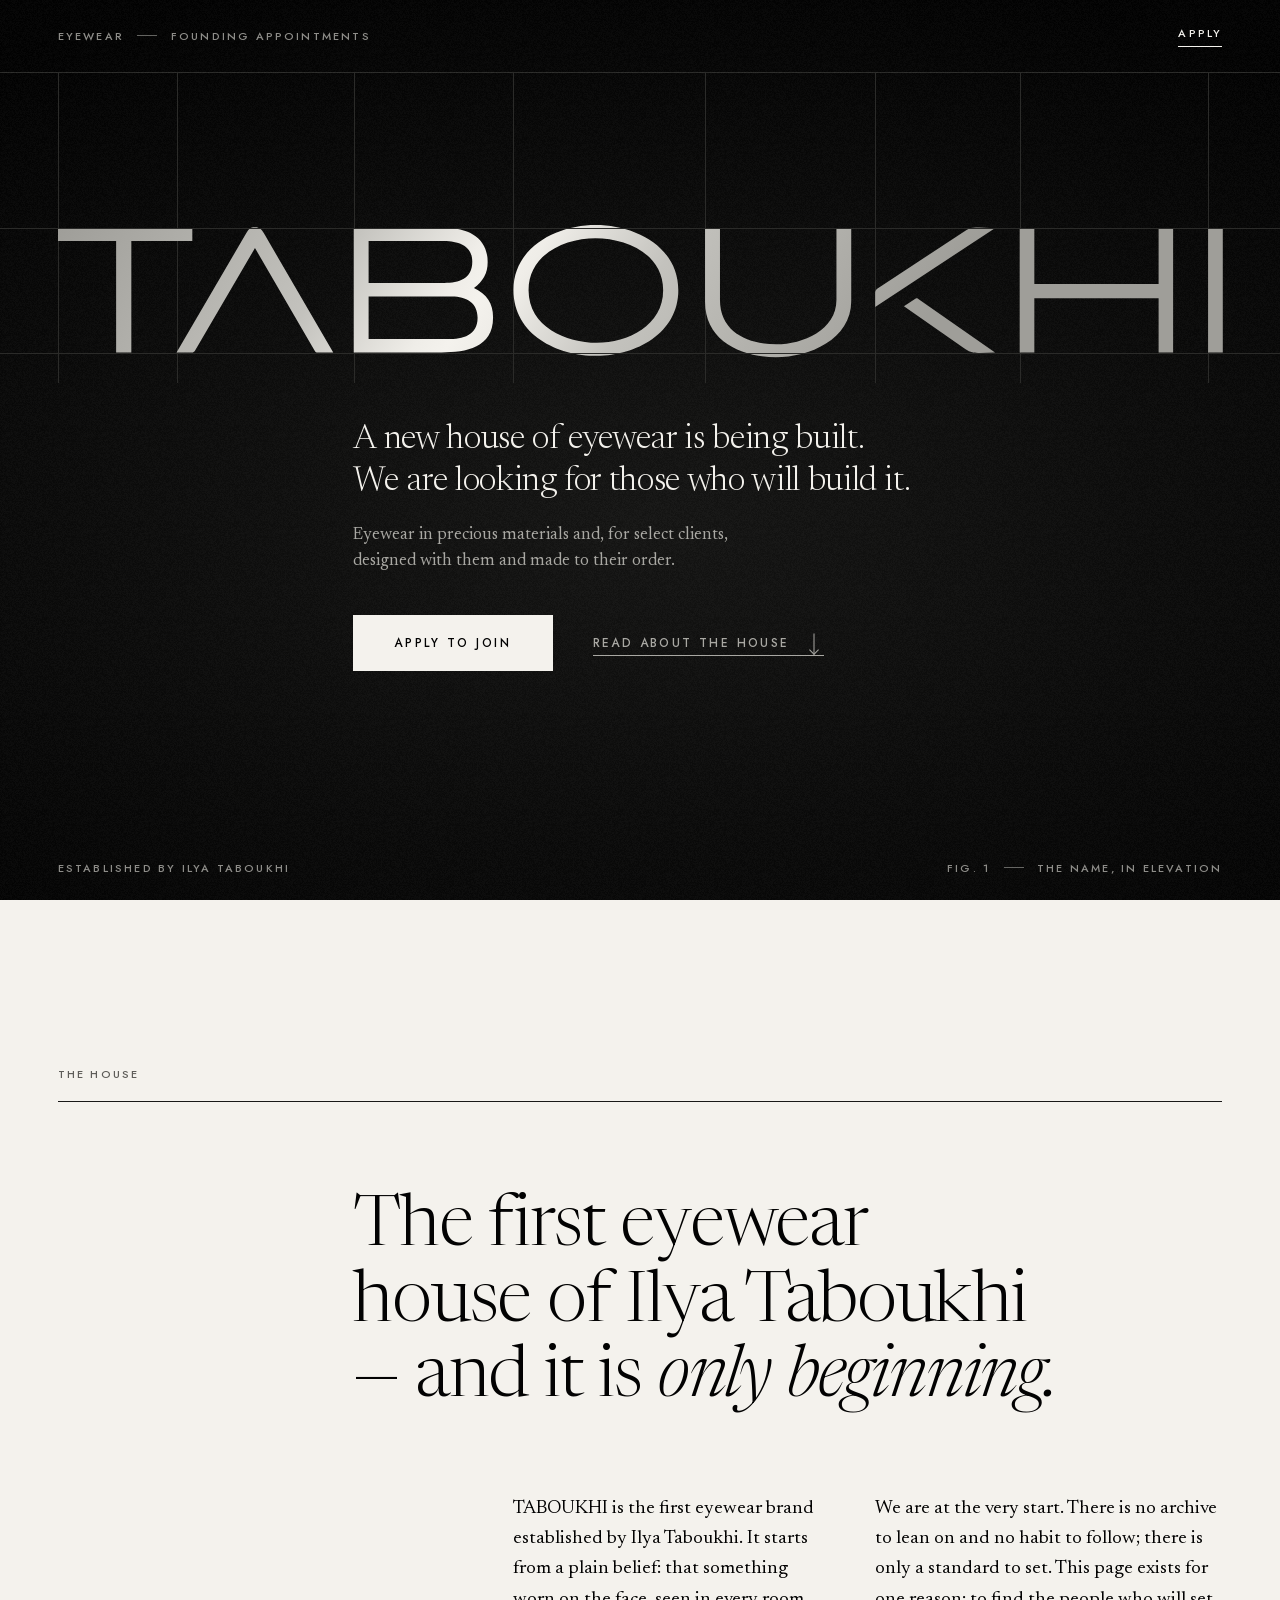
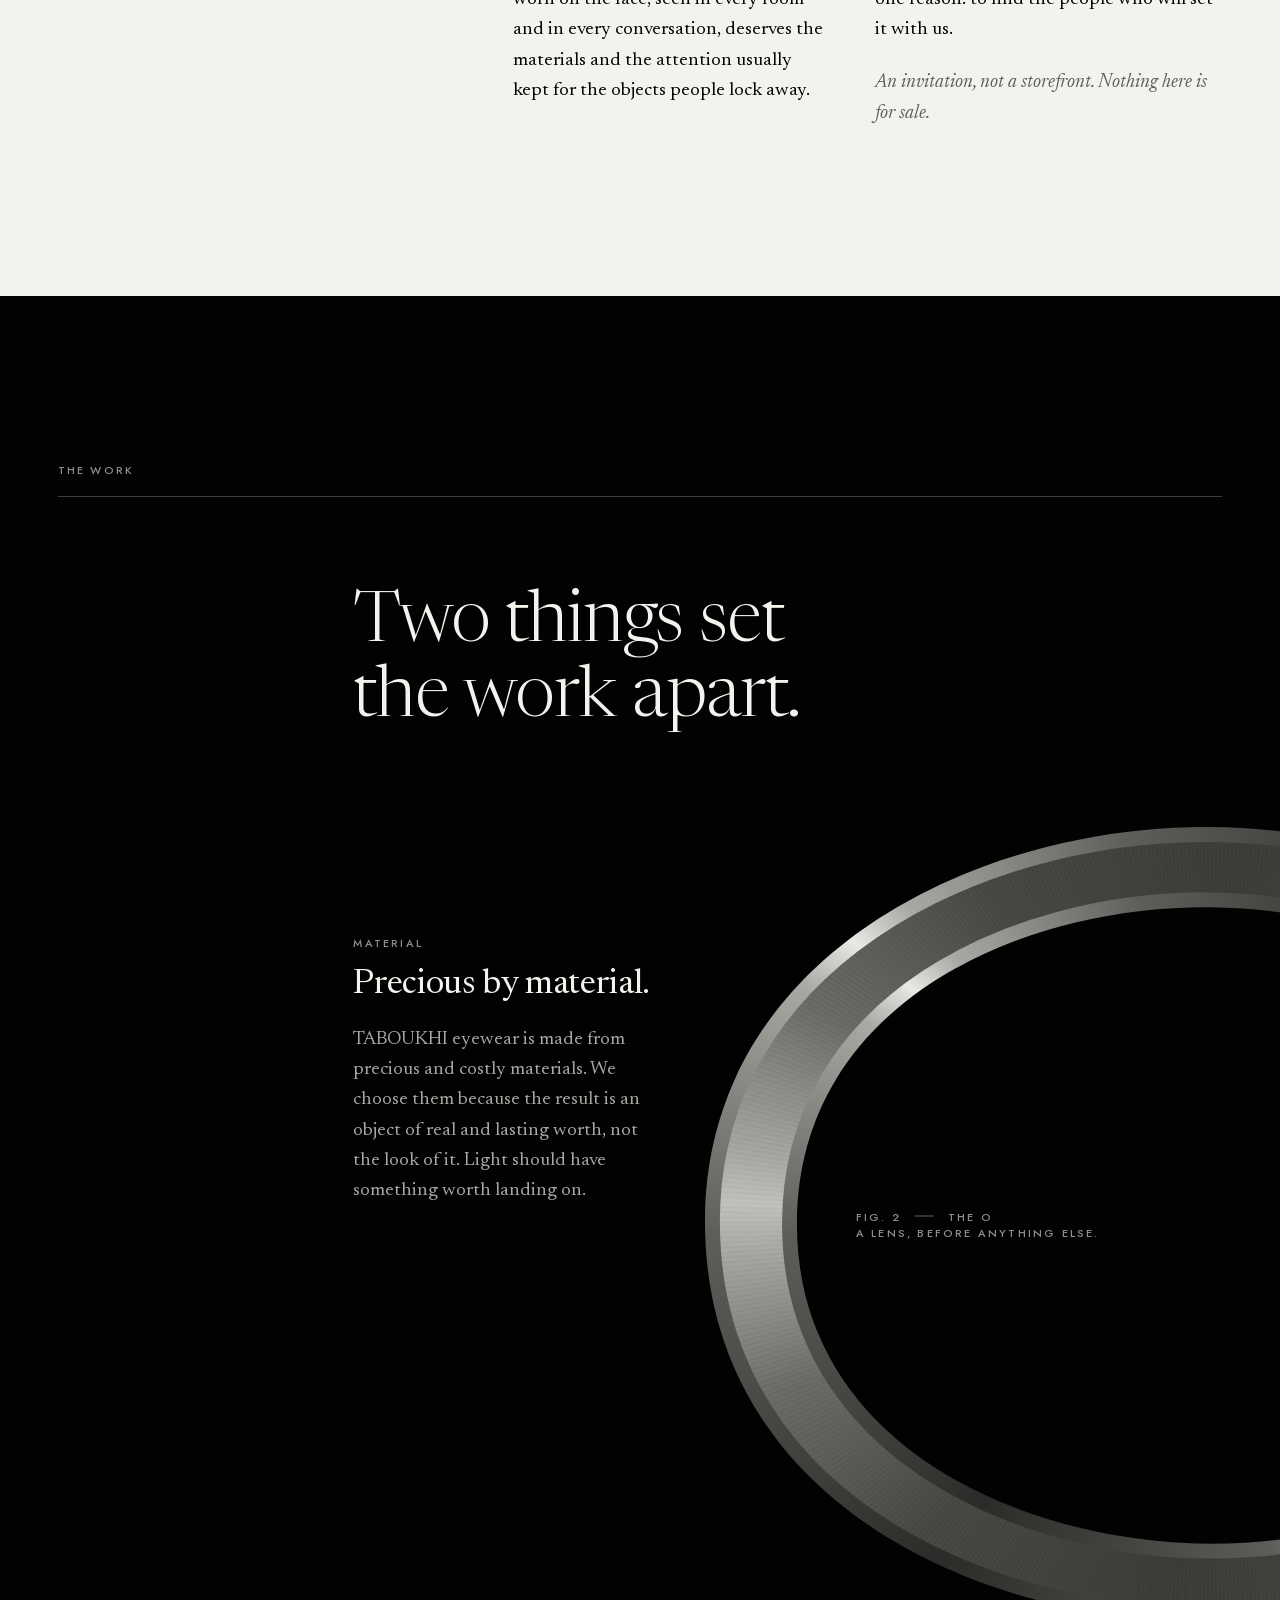
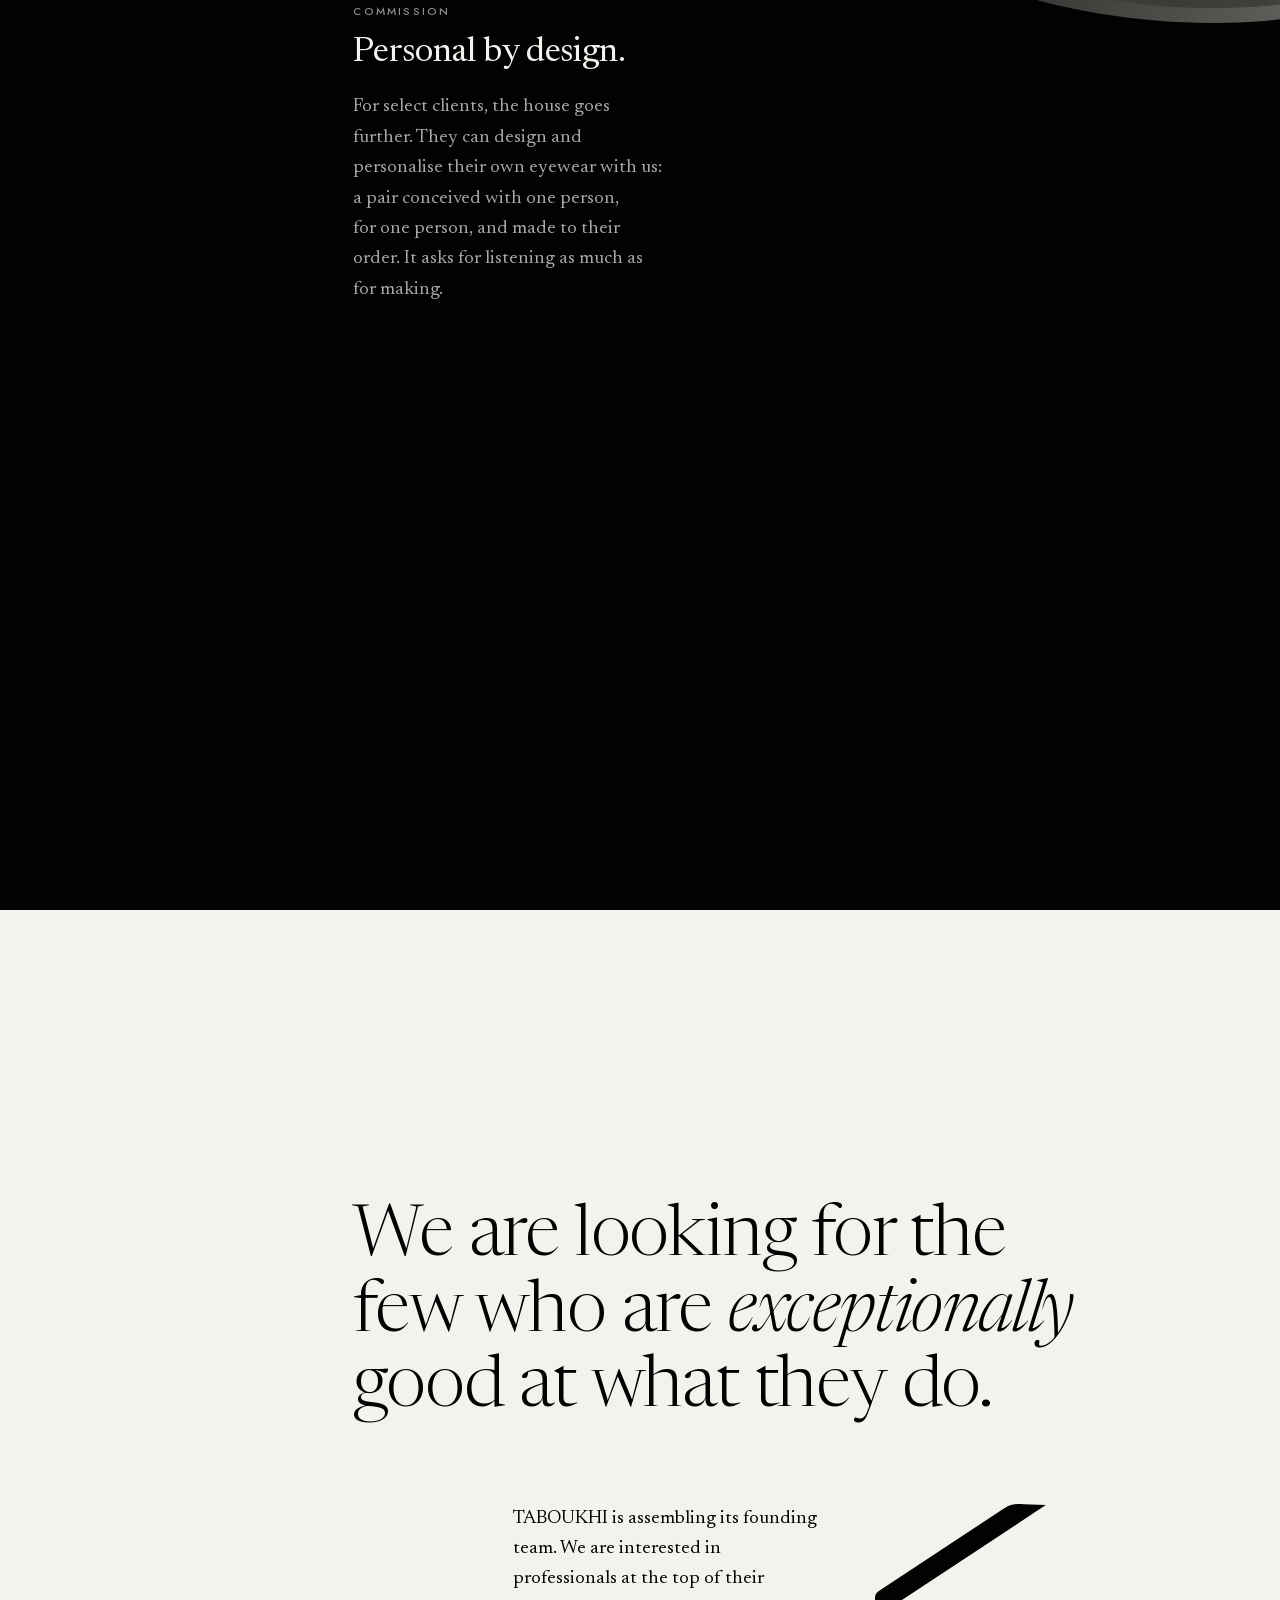
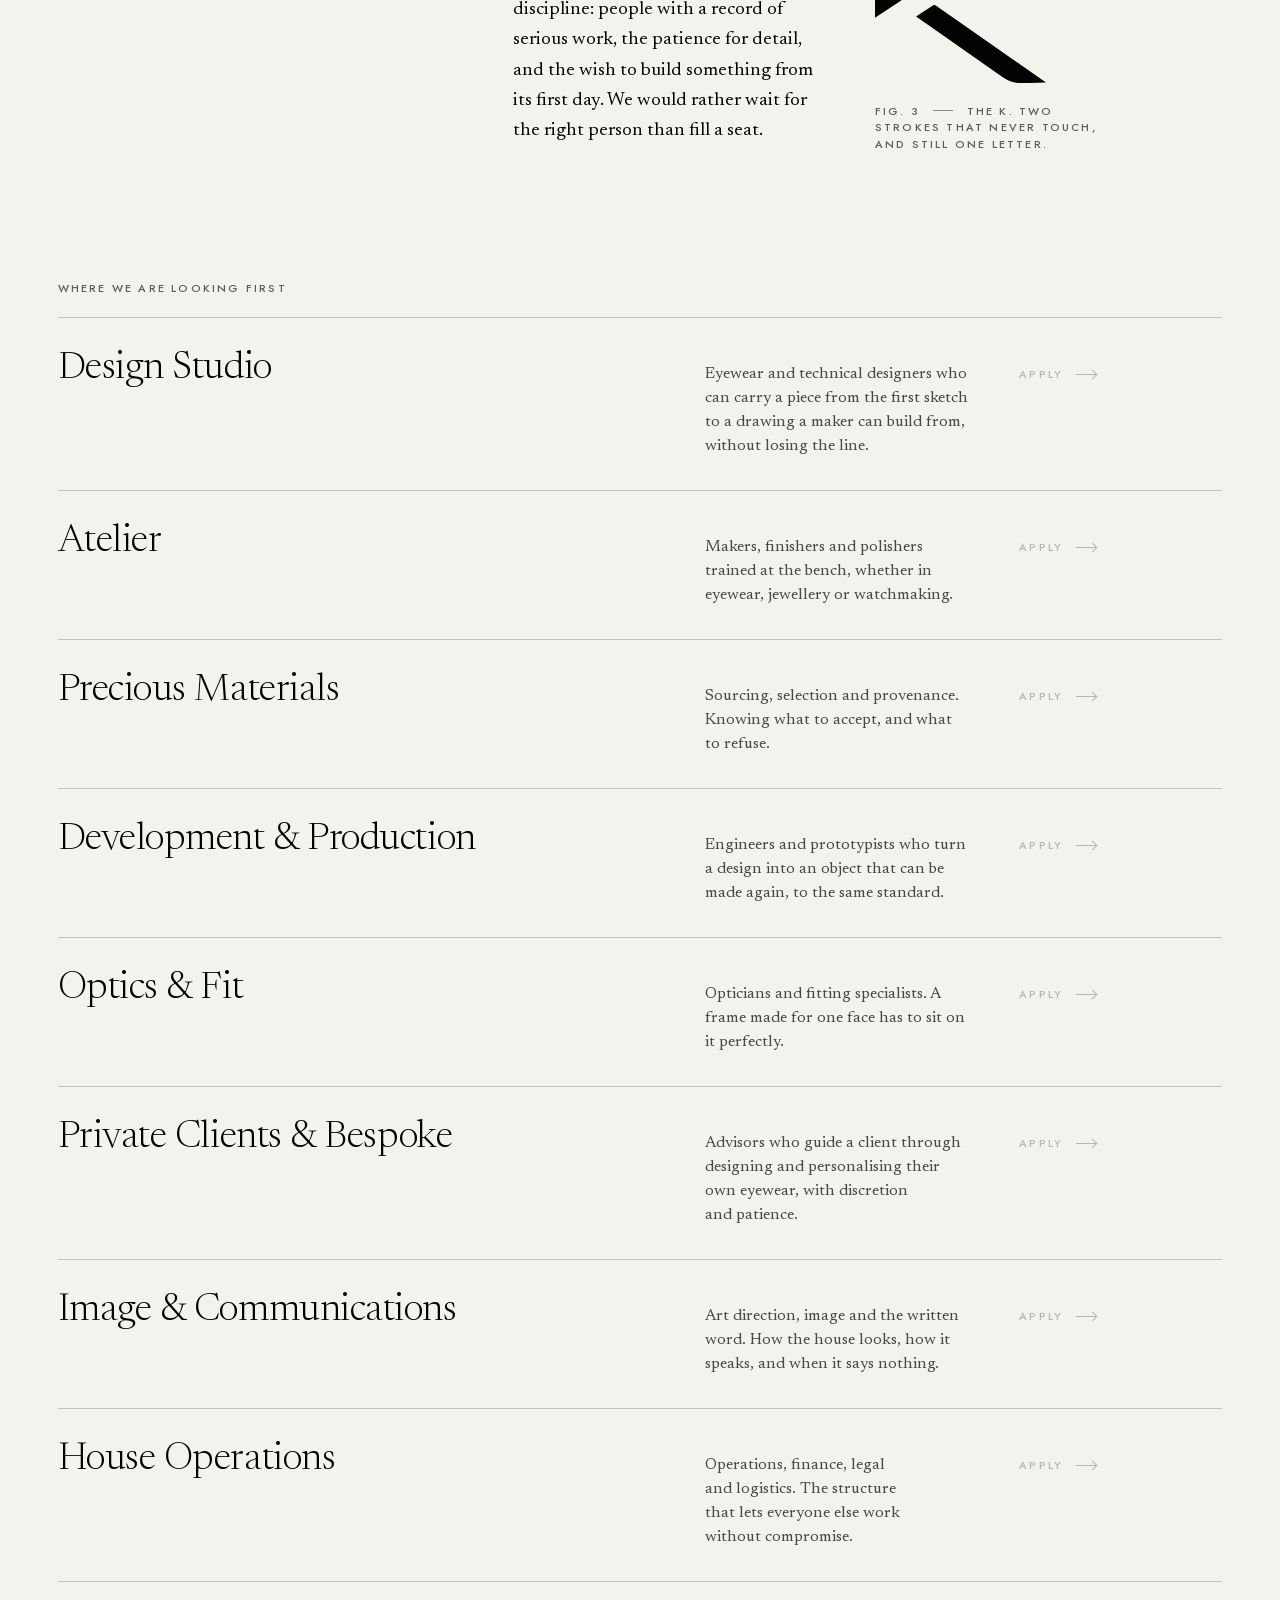
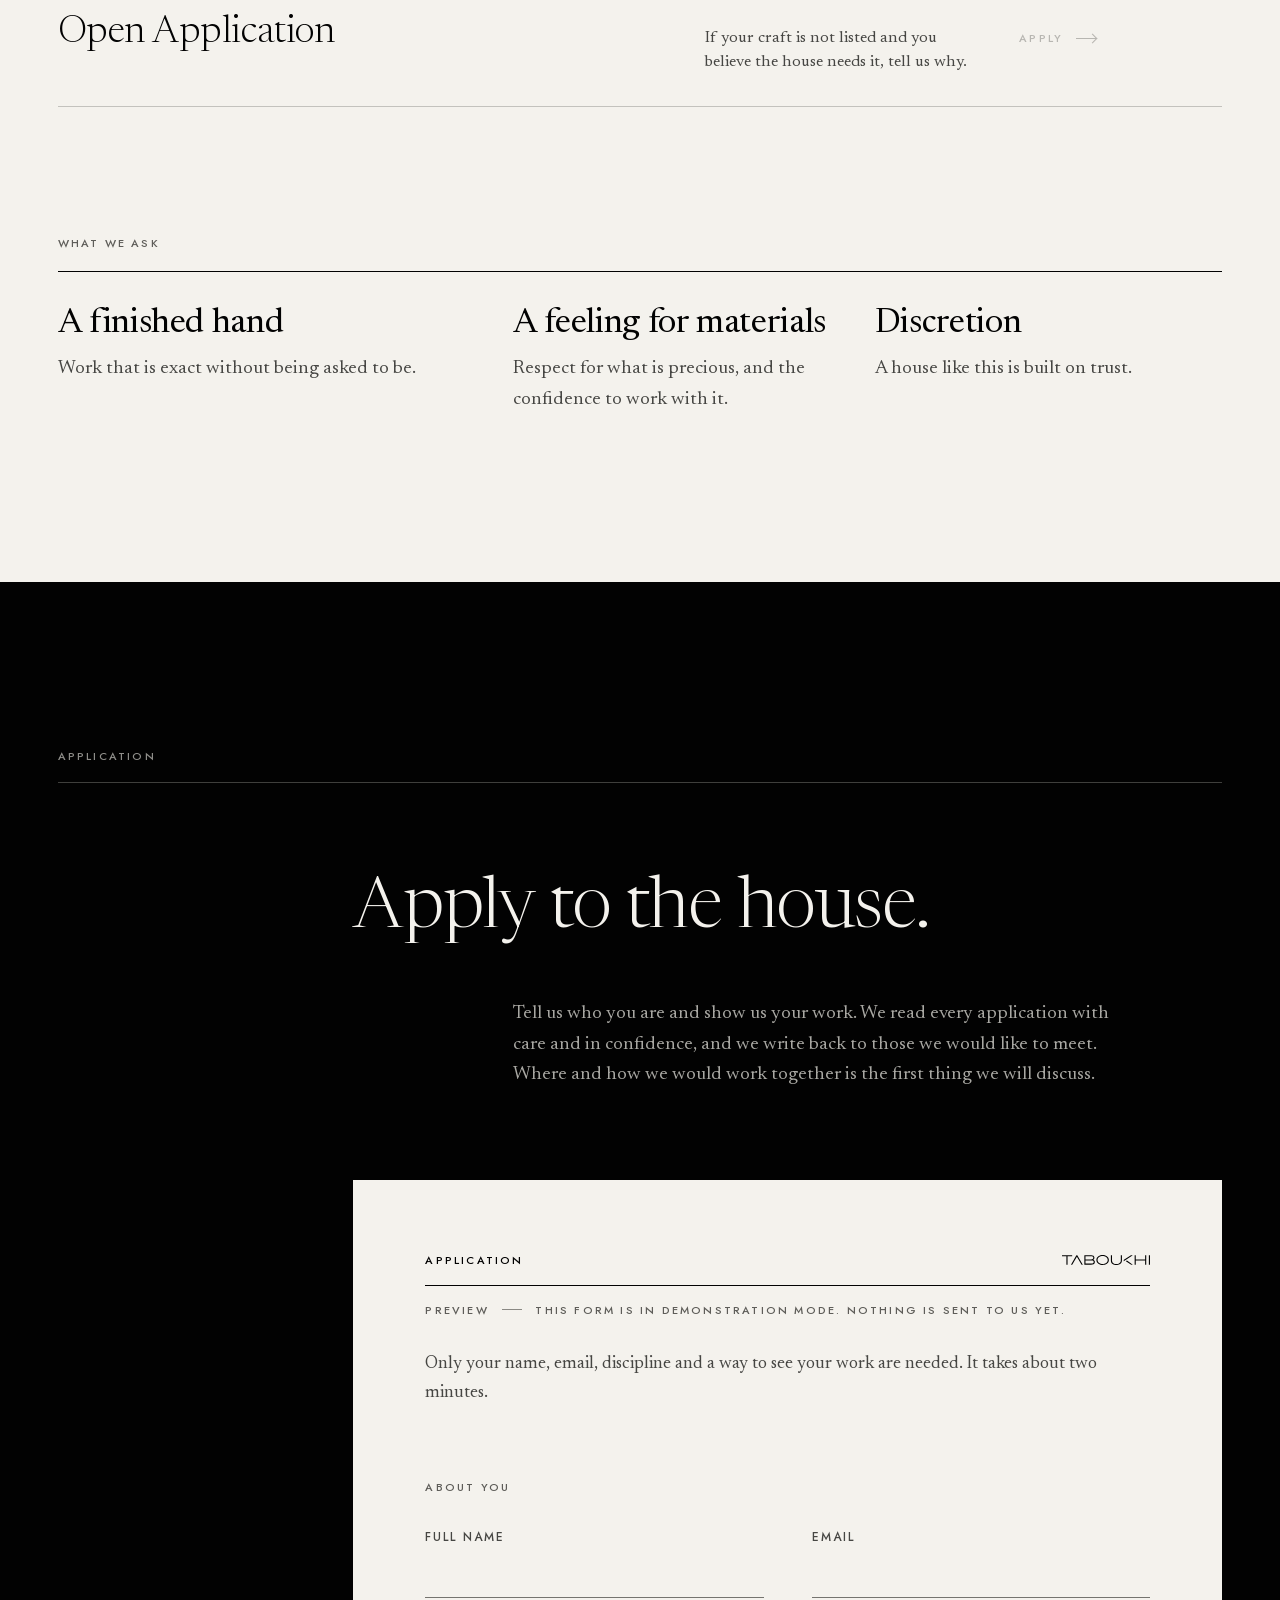
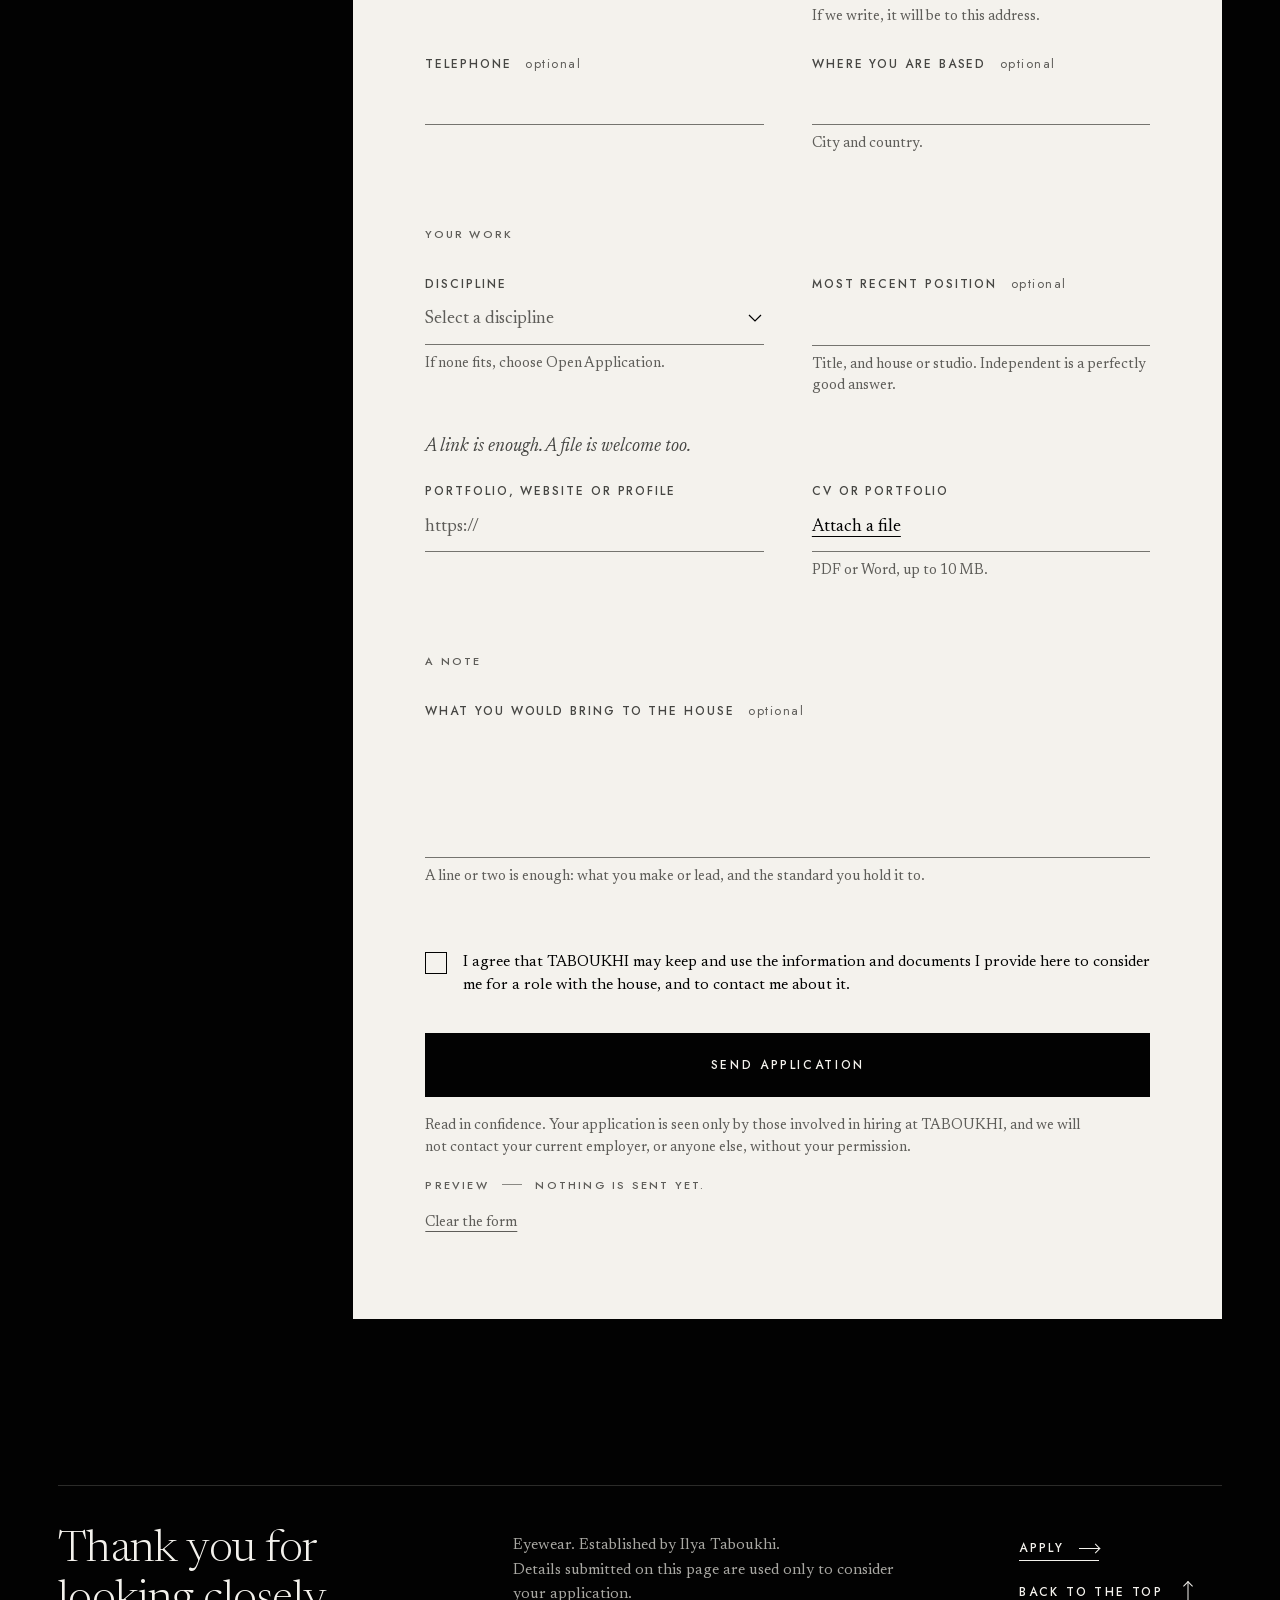
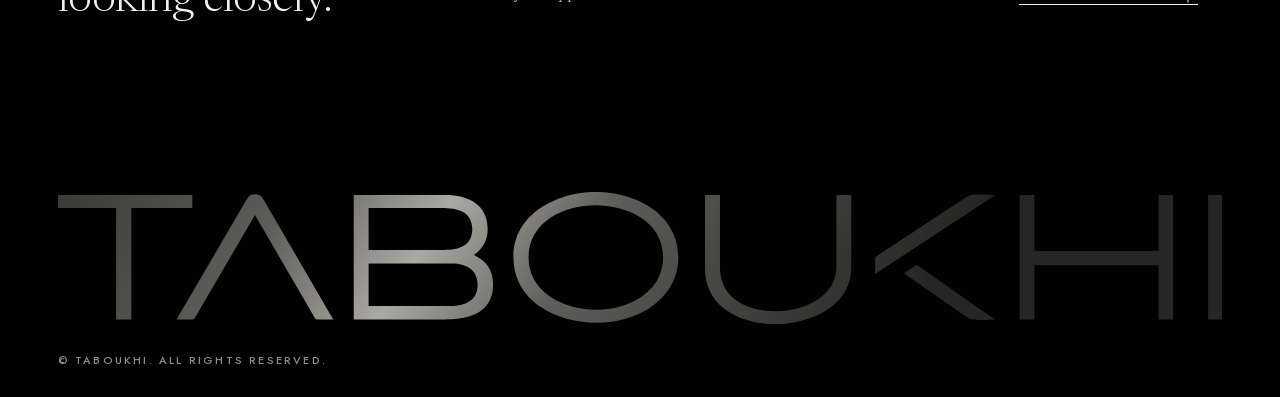
==== commit ea2eb31a: "Review pass: 36 verified fixes across layout, accessibility, form logic and copy Tablet ring fades i" ====
--- a/index.html
+++ b/index.html
@@ -94,7 +94,7 @@
 
     <div class="hero__say">
       <p class="hero__statement">A new house of eyewear is being built. We are looking for those who will build&nbsp;it.</p>
-      <p class="hero__sub">The first eyewear house established by Ilya Taboukhi: precious materials and, for select clients, eyewear designed with them and made to their order.</p>
+      <p class="hero__sub">Eyewear in precious materials and, for select clients, designed with them and made to their order.</p>
       <div class="hero__cta">
         <a class="btn btn--bone" href="#apply"><span>Apply to join</span></a>
         <a class="link link--quiet" href="#house">Read about the house <span class="arr arr--down" aria-hidden="true"></span></a>
@@ -119,7 +119,7 @@
     </div>
     <div class="house__p2 prose" data-reveal style="--d:1">
       <p>We are at the very start. There is no archive to lean on and no habit to follow; there is only a standard to set. This page exists for one reason: to find the people who will set it with us.</p>
-      <p class="aside">This page is an invitation, not a storefront. Nothing here is for sale.</p>
+      <p class="aside">An invitation, not a storefront. Nothing here is for sale.</p>
     </div>
   </div>
 </section>
@@ -212,7 +212,7 @@
     <span class="hair" aria-hidden="true"></span>
     <h2 class="display apply__h">Apply to the house.</h2>
     <div class="apply__intro prose">
-      <p>Tell us who you are and show us what you have made. We read every application with care and in confidence, and we write back to those we would like to meet. Where and how we would work together is the first thing we will discuss.</p>
+      <p>Tell us who you are and show us your work. We read every application with care and in confidence, and we write back to those we would like to meet. Where and how we would work together is the first thing we will discuss.</p>
     </div>
 
     <div class="sheet" data-ground="bone" data-sheet>
@@ -221,9 +221,9 @@
         <svg viewBox="0 0 2000 227" aria-hidden="true" focusable="false"><use href="#p-wm"/></svg>
       </div>
 
-      <p class="sheet__flag cap" data-demo-only hidden>Preview <span class="dash" aria-hidden="true"></span> this form is in demonstration mode. Nothing is sent or stored yet.</p>
-
-      <form class="form" id="application" novalidate data-form>
+      <p class="sheet__flag cap" data-demo-only hidden>Preview <span class="dash" aria-hidden="true"></span> this form is in demonstration mode. Nothing is sent to us yet.</p>
+
+      <form class="form" id="application" method="post" action="#apply" novalidate data-form>
         <noscript><p class="form__note">This form needs JavaScript to send your application.</p></noscript>
 
         <p class="form__note" id="form-note">Only your name, email, discipline and a way to see your work are needed. It takes about two minutes.</p>
@@ -241,7 +241,7 @@
             <div class="f" data-field="email">
               <label for="f-email" class="cap">Email</label>
               <input id="f-email" name="email" type="email" inputmode="email" autocomplete="email" autocapitalize="off" spellcheck="false" enterkeyhint="next" required maxlength="254" aria-describedby="f-email-help f-email-err">
-              <p class="f__help" id="f-email-help">We reply here, and nowhere else.</p>
+              <p class="f__help" id="f-email-help">If we write, it will be to this address.</p>
               <p class="f__err" id="f-email-err"></p>
             </div>
             <div class="f" data-field="phone">
@@ -278,7 +278,7 @@
               <p class="f__err" id="f-disc-err"></p>
             </div>
             <div class="f" data-field="current_role">
-              <label for="f-role" class="cap">Current or most recent position <span class="opt">optional</span></label>
+              <label for="f-role" class="cap">Most recent position <span class="opt">optional</span></label>
               <input id="f-role" name="current_role" type="text" autocomplete="organization-title" enterkeyhint="next" maxlength="120" aria-describedby="f-role-help">
               <p class="f__help" id="f-role-help">Title, and house or studio. Independent is a perfectly good answer.</p>
             </div>
@@ -289,13 +289,13 @@
             <div class="grid2">
               <div class="f" data-field="portfolio_url">
                 <label for="f-url" class="cap">Portfolio, website or profile</label>
-                <input id="f-url" name="portfolio_url" type="url" inputmode="url" autocomplete="url" autocapitalize="off" spellcheck="false" enterkeyhint="next" placeholder="https://" maxlength="300" aria-describedby="f-url-err">
+                <input id="f-url" name="portfolio_url" type="url" inputmode="url" autocomplete="url" autocapitalize="off" spellcheck="false" enterkeyhint="next" placeholder="https://" maxlength="300" aria-describedby="f-url-err pair-err">
                 <p class="f__err" id="f-url-err"></p>
               </div>
               <div class="f f--file" data-field="cv">
                 <span class="cap f__label" id="f-cv-label">CV or portfolio</span>
-                <input class="vh" id="f-cv" name="cv" type="file" accept=".pdf,.doc,.docx,application/pdf,application/msword,application/vnd.openxmlformats-officedocument.wordprocessingml.document" aria-labelledby="f-cv-label" aria-describedby="f-cv-help f-cv-err">
-                <label class="drop" for="f-cv" data-drop><span class="drop__cta">Attach a file</span></label>
+                <input class="vh" id="f-cv" name="cv" type="file" accept=".pdf,.doc,.docx,application/pdf,application/msword,application/vnd.openxmlformats-officedocument.wordprocessingml.document" aria-labelledby="f-cv-label f-cv-cta" aria-describedby="f-cv-help f-cv-err pair-err">
+                <label class="drop" for="f-cv" data-drop><span class="drop__cta" id="f-cv-cta">Attach a file</span></label>
                 <div class="file" data-file hidden>
                   <span class="file__name" data-file-name></span>
                   <span class="file__size" data-file-size></span>
@@ -313,7 +313,7 @@
           <legend class="cap">A note</legend>
           <div class="f" data-field="message">
             <label for="f-msg" class="cap">What you would bring to the house <span class="opt">optional</span></label>
-            <textarea id="f-msg" name="message" rows="4" maxlength="1500" aria-describedby="f-msg-help f-msg-count"></textarea>
+            <textarea id="f-msg" name="message" rows="4" maxlength="1500" enterkeyhint="enter" aria-describedby="f-msg-help f-msg-count"></textarea>
             <p class="f__help" id="f-msg-help">A line or two is enough: what you make or lead, and the standard you hold it to.</p>
             <p class="f__help f__count" id="f-msg-count" data-count hidden></p>
           </div>
@@ -327,7 +327,7 @@
         <div class="f f--check" data-field="consent">
           <label class="check" for="f-consent">
             <input id="f-consent" name="consent" type="checkbox" required aria-describedby="f-consent-err">
-            <span>I agree that TABOUKHI may keep and use the information and documents I provide here to consider me for a role with the house, and to contact me about it. I can ask for them to be deleted at any time.</span>
+            <span>I agree that TABOUKHI may keep and use the information and documents I provide here to consider me for a role with the house, and to contact me about it.<span data-contact-line hidden> I can ask for them to be deleted at any time by writing to <span data-contact></span>.</span></span>
           </label>
           <p class="f__err" id="f-consent-err"></p>
         </div>
@@ -335,7 +335,7 @@
         <p class="form__alert" role="alert" data-alert></p>
 
         <div class="form__end">
-          <button class="btn btn--onyx btn--wide" type="submit" data-submit><span data-submit-label>Send application</span><i class="btn__bar" aria-hidden="true"></i></button>
+          <button class="btn btn--onyx btn--wide" type="submit" data-submit disabled><span data-submit-label>Send application</span><i class="btn__bar" aria-hidden="true"></i></button>
           <p class="form__fine">Read in confidence. Your application is seen only by those involved in hiring at TABOUKHI, and we will not contact your current employer, or anyone else, without your permission.</p>
           <p class="form__fine form__fine--demo cap" data-demo-only hidden>Preview <span class="dash" aria-hidden="true"></span> nothing is sent yet.</p>
           <button type="button" class="textbtn form__clear" data-clear>Clear the form</button>
--- a/css/main.css
+++ b/css/main.css
@@ -89,7 +89,7 @@
 
 .link { text-decoration: none; padding-bottom: 4px; background: linear-gradient(currentColor, currentColor) 0 100% / 100% 1px no-repeat; }
 .link--quiet { color: var(--ti-300); }
-.btn { position: relative; display: inline-flex; align-items: center; justify-content: center; min-height: 56px; padding: 0 40px; border: 0; border-radius: 0; overflow: hidden; cursor: pointer; text-decoration: none; font: 500 12px/1 var(--font-caption); letter-spacing: .22em; text-transform: uppercase; -webkit-tap-highlight-color: transparent; }
+.btn { position: relative; display: inline-flex; align-items: center; justify-content: center; min-height: 56px; padding: 0 40px; border: 1px solid transparent; border-radius: 0; overflow: hidden; cursor: pointer; text-decoration: none; font: 500 12px/1 var(--font-caption); letter-spacing: .22em; text-transform: uppercase; -webkit-tap-highlight-color: transparent; }
 .btn > span { position: relative; z-index: 1; }
 .btn--bone { background: var(--bone); color: var(--onyx); --sheen: var(--ti-200); }
 .btn--onyx { background: var(--onyx); color: var(--bone); --sheen: var(--ti-700); }
@@ -141,7 +141,7 @@
 .hero__rule--cap { top: 2.19%; } .hero__rule--base { top: 96.43%; }
 .hero__say { grid-row: 4; padding-top: clamp(44px, 7vh, 88px); }
 .hero__statement { font-weight: 300; font-size: clamp(1.4375rem, 1rem + 1.45vw, 2.375rem); line-height: 1.2; letter-spacing: -.01em; text-wrap: balance; max-width: 26em; }
-.hero__sub { margin-top: 1.1em; color: var(--ti-300); font-size: clamp(.9375rem, .9rem + .2vw, 1.0625rem); line-height: 1.55; max-width: 34em; text-wrap: pretty; }
+.hero__sub { margin-top: 1.1em; color: var(--ti-300); font-size: clamp(.9375rem, .9rem + .2vw, 1.0625rem); line-height: 1.55; max-width: 34em; text-wrap: balance; }
 .hero__cta { margin-top: clamp(28px, 4.5vh, 48px); display: flex; flex-wrap: wrap; align-items: center; gap: 20px 40px; }
 .hero__cta .link { font: 500 12px/1 var(--font-caption); letter-spacing: .2em; text-transform: uppercase; padding-block: 16px; background-position-y: calc(100% - 9px); }
 .hero__foot { grid-row: 6; display: flex; justify-content: space-between; gap: 24px; padding-block: 20px max(24px, env(safe-area-inset-bottom)); color: var(--ti-400); }
@@ -157,6 +157,13 @@
 }
 @media (min-width: 720px) { .hero__say { margin-left: var(--x-b); } }
 @media (min-width: 1200px) { .hero__say { width: calc(var(--x-h) - var(--x-b)); } }
+/* A 640px-high laptop still gets the whole first screen, captions included. */
+@media (min-width: 1200px) and (max-height: 700px) {
+  .hero__grid { grid-template-rows: var(--mast-h) minmax(40px, 1fr) auto auto minmax(20px, 1.1fr) auto; }
+  .hero__say { padding-top: 36px; }
+  .hero__cta { margin-top: 24px; }
+  .hero__foot { padding-block: 12px 16px; }
+}
 /* A short, CSS-only settle for the words. The name itself is in the first frame. */
 @media (prefers-reduced-motion: no-preference) {
   .hero__say, .hero__foot, .hero__kicker { animation: settle .9s var(--ease-out) both; }
@@ -188,7 +195,8 @@
 /* The house */
 .house__p1, .house__p2 { margin-top: clamp(40px, 6vw, 96px); }
 @media (max-width: 719.98px) { .house__p2 { margin-top: 1.2em; } }
-@media (min-width: 720px) {
+@media (min-width: 720px) and (max-width: 899.98px) { .house__p2 { margin-top: 1.2em; } }
+@media (min-width: 900px) {
   .ng > .house__p1 { grid-column: b / m; padding-right: 40px; }
   .ng > .house__p2 { grid-column: m / end; }
 }
@@ -210,34 +218,40 @@
 .ring { margin-inline: calc(-1 * var(--edge)); margin-bottom: clamp(40px, 8vw, 72px); pointer-events: none; }
 .ring__band { position: relative; height: clamp(180px, 30vh, 300px); overflow: hidden; overflow: clip; }
 .ring__obj { position: absolute; left: 50%; top: 14%; width: 168%; aspect-ratio: 283.07 / 224.66; translate: -42% 0; }
-.ring__layer { position: absolute; inset: 0; overflow: hidden; -webkit-mask: var(--m) center / 100% 100% no-repeat; mask: var(--m) center / 100% 100% no-repeat; }
-.ring__layer--edge { --m: url("../assets/brand/o-ring.svg"); }
-.ring__layer--face { --m: url("../assets/brand/o-face.svg"); }
+.ring__layer { position: absolute; inset: 0; overflow: hidden; }
+/* Written out per layer: a url() carried in a custom property is resolved against the page,
+   not this stylesheet, by some engines — and the site lives under /taboukhi/. */
+.ring__layer--edge { -webkit-mask: url("../assets/brand/o-ring.svg") center / 100% 100% no-repeat; mask: url("../assets/brand/o-ring.svg") center / 100% 100% no-repeat; }
+.ring__layer--face { -webkit-mask: url("../assets/brand/o-face.svg") center / 100% 100% no-repeat; mask: url("../assets/brand/o-face.svg") center / 100% 100% no-repeat; }
 .ring__layer b { position: absolute; left: 50%; top: 50%; width: 150%; aspect-ratio: 1; translate: -50% -50%; rotate: var(--rot, -18deg); will-change: rotate; }
 /* Turned metal catches light as a bow-tie: two bright lobes, opposite one another. */
 .ring__layer--face b { background: conic-gradient(from 0deg, #3A3A37 0deg, #464643 38deg, #75746F 62deg, #B4B3AE 80deg, #D9D8D3 88deg, #B4B3AE 96deg, #75746F 116deg, #464643 142deg, #3A3A37 180deg, #464643 218deg, #6B6A66 244deg, #A9A8A3 262deg, #C3C2BD 268deg, #A9A8A3 274deg, #6B6A66 294deg, #464643 322deg, #3A3A37 360deg); }
 .ring__layer--edge b { rotate: calc(var(--rot, -18deg) + 34deg); background: conic-gradient(from 0deg, #2B2B29 0deg, #5E5D59 50deg, #C3C2BD 82deg, #F4F2ED 90deg, #C3C2BD 98deg, #5E5D59 130deg, #2B2B29 180deg, #5E5D59 230deg, #A9A8A3 262deg, #E9E8E4 270deg, #A9A8A3 278deg, #5E5D59 310deg, #2B2B29 360deg); }
 /* The lathe's own lines: fixed to the object while the light moves over them. */
-.ring__layer--face::after { content: ""; position: absolute; left: 50%; top: 50%; width: 150%; aspect-ratio: 1; translate: -50% -50%; background: repeating-conic-gradient(from 0deg, rgba(255, 255, 255, .028) 0deg .5deg, rgba(0, 0, 0, .04) .5deg 1.1deg); }
-.ring__cap { margin-top: 16px; color: var(--ti-400); padding-inline: var(--edge); }
-
-@media (min-width: 1200px) {
-  .work__body { min-height: 150vh; }
+.ring__layer--face::after { content: ""; position: absolute; left: 50%; top: 50%; width: 150%; aspect-ratio: 1; translate: -50% -50%; background: repeating-conic-gradient(from 0deg, rgba(255, 255, 255, .022) 0deg, rgba(0, 0, 0, .032) .3deg, rgba(255, 255, 255, .022) .6deg); }
+.ring__cap { margin-top: 16px; color: var(--ti-400); padding-inline: var(--edge); text-wrap: balance; }
+@media (max-width: 1199.98px) {
+  .ring__band { height: clamp(180px, 34vw, 420px); -webkit-mask-image: linear-gradient(#000 0 58%, transparent 96%); mask-image: linear-gradient(#000 0 58%, transparent 96%); }
+}
+@media (min-width: 720px) and (max-width: 1199.98px) { .work__arts { margin-left: var(--x-b); } }
+
+@media (min-width: 1200px) {
+  .work__body { min-height: 0; }
   .work__arts { margin-left: var(--x-b); width: calc(var(--x-u) - var(--x-b) - 40px); padding-block: 12vh 22vh; }
   .work__art + .work__art { margin-top: 44vh; }
   .ring { position: absolute; inset: 0 calc(-1 * var(--edge)) 0 var(--x-u); margin: 0; }
-  .ring__stick { position: sticky; top: max(4vh, calc((100vh - 920px) / 2)); height: min(92vh, 920px); }
+  .ring__stick { position: sticky; top: max(calc(var(--mast-h) + 16px), calc((100vh - 920px) / 2)); height: min(calc(100vh - var(--mast-h) - 32px), 920px); }
   .ring__band { position: absolute; inset: 0; height: auto; overflow: visible; }
   .ring__obj { left: 0; top: 0; width: auto; height: 100%; translate: none; }
-  .ring__cap { position: absolute; left: calc(min(92vh, 920px) * .19); top: 50%; translate: 0 -50%; margin: 0; padding: 0; max-width: 30em; }
+  .ring__cap { position: absolute; left: calc(min(100vh - var(--mast-h) - 32px, 920px) * .19); top: 50%; translate: 0 -50%; margin: 0; padding: 0; max-width: 30em; }
 }
 
 /* The people */
 .people__intro { margin-top: clamp(40px, 6vw, 96px); }
 .people__fig { margin-top: 48px; }
 .people__fig svg { height: clamp(96px, 14vw, 200px); width: auto; }
-.people__fig figcaption { margin-top: 20px; max-width: 24em; color: var(--ti-600); }
-@media (min-width: 720px) {
+.people__fig figcaption { margin-top: 20px; max-width: 24em; color: var(--ti-600); text-wrap: balance; }
+@media (min-width: 900px) {
   .ng > .people__intro { grid-column: b / m; padding-right: 40px; }
   .ng > .people__fig { grid-column: m / end; margin-top: clamp(40px, 6vw, 96px); }
 }
@@ -260,16 +274,18 @@
   .row__go { grid-column: 3; align-self: baseline; }
 }
 @media (hover: hover) and (pointer: fine) {
-  .row__go { opacity: 0; translate: -8px 0; transition: opacity .3s linear, translate .4s var(--ease-out); }
+  .row__go { opacity: .4; transition: opacity .3s linear, color .3s linear; }
   .row:hover, .row:focus-visible { border-top-color: var(--onyx); }
   .row:hover .row__name, .row:focus-visible .row__name { translate: 12px 0; }
-  .row:hover .row__go, .row:focus-visible .row__go { opacity: 1; translate: 0 0; color: var(--onyx); }
-  .rows:hover .row:not(:hover) { opacity: .5; }
+  .row:hover .row__go, .row:focus-visible .row__go { opacity: 1; color: var(--onyx); }
+  .row:hover .row__go .arr, .row:focus-visible .row__go .arr { translate: 5px -1px; }
+  .rows:hover .row:not(:hover) .row__name { opacity: .55; }
+  .row__name { transition: translate .45s cubic-bezier(.2, .7, .2, 1), opacity .3s linear; }
 }
 
 .asks { margin-top: 20px; border-top: 1px solid var(--onyx); display: grid; gap: 0; }
 .asks > div { padding: 28px 0 30px; border-bottom: 1px solid var(--ti-200); }
-.asks dd { margin-top: 10px; color: var(--ti-700); max-width: 26em; }
+.asks dd { margin-top: 10px; color: var(--ti-700); max-width: 26em; text-wrap: pretty; }
 @media (min-width: 900px) {
   .asks { grid-template-columns: minmax(0, 39.1015fr) minmax(0, 31.0525fr) minmax(0, 29.846fr); }
   .asks > div { border-bottom: 0; padding: 32px 40px 0 0; }
@@ -278,7 +294,7 @@
 /* ── The application ──────────────────────────────────────────────────────── */
 .apply__intro { margin-top: clamp(28px, 4vw, 56px); color: var(--ti-300); }
 @media (min-width: 1200px) { .ng > .apply__intro { grid-column: o / end; } }
-.sheet { margin-top: clamp(48px, 7vw, 104px); background: var(--bone); color: var(--onyx); padding: 28px 20px 36px; scroll-margin-top: calc(var(--mast-h) + 12px); }
+.sheet { color-scheme: light; margin-top: clamp(48px, 7vw, 104px); background: var(--bone); color: var(--onyx); padding: 28px 20px 36px; scroll-margin-top: calc(var(--mast-h) + 12px); }
 @media (max-width: 719.98px) { .sheet { margin-inline: calc(16px - var(--gutter)); } }
 @media (min-width: 720px) { .ng > .sheet { grid-column: t / end; padding: 56px 56px 64px; } }
 @media (min-width: 1200px) { .ng > .sheet { grid-column: b / end; padding: 72px; } }
@@ -296,23 +312,27 @@
 .grid2 { display: grid; grid-template-columns: minmax(0, 1fr); gap: 0 48px; }
 @media (min-width: 720px) { .grid2 { grid-template-columns: repeat(2, minmax(0, 1fr)); } }
 .f { margin-top: 28px; min-width: 0; }
-.f > label:not(.check), .f__label { display: block; color: var(--ti-700); font-size: 12px; letter-spacing: .16em; transition: color .2s linear; }
-.f:focus-within > label:not(.check), .f:focus-within > .f__label { color: var(--onyx); }
-.opt { margin-left: .6em; color: var(--ti-600); letter-spacing: .12em; text-transform: none; font-weight: 400; font-size: 12.5px; }
+.f > label:not(.check):not(.drop), .f__label { display: block; color: var(--ti-700); font-size: 12px; letter-spacing: .16em; transition: color .2s linear; }
+.f:focus-within > label:not(.check):not(.drop), .f:focus-within > .f__label { color: var(--onyx); }
+.opt { margin-left: .6em; color: var(--ti-600); letter-spacing: .12em; text-transform: none; font-weight: 400; font-size: 12.5px; white-space: nowrap; }
+@media (max-width: 719.98px) { .opt { display: block; margin: 2px 0 0; } }
 .f input:not([type="checkbox"]):not([type="file"]), .f select, .f textarea {
   display: block; width: 100%; min-height: 52px; margin: 0; padding: 14px 0 11px; border: 0; border-bottom: 1px solid var(--ti-500); border-radius: 0;
   background: linear-gradient(var(--onyx), var(--onyx)) 0 100% / 0 1px no-repeat transparent; color: var(--onyx); caret-color: var(--ti-500);
-  font: 400 18px/1.4 var(--font-serif); font-optical-sizing: auto; appearance: none; -webkit-appearance: none; outline: none; transition: background-size .45s var(--ease-out), border-color .2s linear;
-}
-.f textarea { resize: vertical; min-height: 132px; line-height: 1.55; }
+  font: 400 18px/1.4 var(--font-serif); font-optical-sizing: auto; appearance: none; -webkit-appearance: none; outline: none; scroll-margin-top: calc(var(--mast-h) + 44px); transition: background-size .45s var(--ease-out), border-color .2s linear, background-color .2s linear;
+}
+.f textarea { resize: none; min-height: 132px; line-height: 1.55; }
 .f select { padding-right: 28px; background-image: linear-gradient(var(--onyx), var(--onyx)), url("data:image/svg+xml,%3Csvg xmlns='http://www.w3.org/2000/svg' viewBox='0 0 14 8'%3E%3Cpath d='M1 1l6 6 6-6' fill='none' stroke='%23020202' stroke-width='1.2'/%3E%3C/svg%3E"); background-position: 0 100%, right 2px center; background-size: 0 1px, 14px 8px; background-repeat: no-repeat; cursor: pointer; }
 .f select:invalid, .f select.is-empty { color: var(--ti-600); }
 .f select option { color: #020202; }
-.f ::placeholder { color: var(--ti-500); opacity: 1; }
-.f input:focus, .f textarea:focus { background-size: 100% 1px; border-bottom-color: var(--onyx); }
+.f ::placeholder { color: var(--ti-600); opacity: 1; }
+.f input:not([type="checkbox"]):not([type="file"]):focus, .f textarea:focus { background-size: 100% 1px; border-bottom-color: var(--onyx); }
 .f select:focus { background-size: 100% 1px, 14px 8px; border-bottom-color: var(--onyx); }
+/* The line thickens and the label darkens; a faint wash on the field says which one has
+   focus even when it is also carrying an error. */
+.f input:not([type="checkbox"]):not([type="file"]):focus-visible, .f select:focus-visible, .f textarea:focus-visible { background-color: rgba(2, 2, 2, .045); }
 .f input:-webkit-autofill, .f input:-webkit-autofill:focus { -webkit-box-shadow: 0 0 0 100px var(--bone) inset; -webkit-text-fill-color: var(--onyx); }
-.f__help { margin-top: 8px; color: var(--ti-600); font-size: 14.5px; line-height: 1.45; }
+.f__help { margin-top: 8px; color: var(--ti-600); font-size: 14.5px; line-height: 1.45; text-wrap: pretty; }
 .f__err { display: flex; gap: 10px; margin-top: 8px; color: var(--onyx); font-size: 15px; font-weight: 500; line-height: 1.4; }
 .f__err:empty { display: none; }
 .f__err::before { content: ""; flex: none; width: 6px; height: 6px; margin-top: .48em; background: var(--onyx); }
@@ -325,7 +345,7 @@
 .drop { display: flex; align-items: center; min-height: 52px; padding: 14px 0 11px; border-bottom: 1px solid var(--ti-500); font-size: 18px; line-height: 1.4; cursor: pointer; transition: border-color .15s linear; }
 .drop__cta { text-decoration: underline; text-decoration-thickness: 1px; text-underline-offset: 5px; }
 .drop.is-over { border-bottom: 2px solid var(--onyx); padding-bottom: 10px; }
-.vh:focus-visible + .drop { outline: 2px solid var(--ti-600); outline-offset: 3px; }
+.vh:focus-visible + .drop, .vh:focus-visible ~ .file { outline: 2px solid var(--ti-600); outline-offset: 3px; }
 .file { display: flex; align-items: baseline; gap: 12px; min-height: 52px; padding-top: 6px; border-bottom: 1px solid var(--onyx); font-size: 18px; }
 .file__name { min-width: 0; overflow: hidden; text-overflow: ellipsis; white-space: nowrap; font-style: italic; }
 .file__size { flex: none; color: var(--ti-600); font-size: 15px; }
@@ -333,15 +353,20 @@
 
 .hp { position: absolute; left: -9999px; width: 1px; height: 1px; overflow: hidden; }
 .f--check { margin-top: clamp(40px, 5vw, 56px); }
+.check span { text-wrap: pretty; }
 .check { display: grid; grid-template-columns: 22px minmax(0, 1fr); gap: 16px; align-items: start; color: var(--onyx); font-size: 15.5px; line-height: 1.5; letter-spacing: 0; text-transform: none; cursor: pointer; padding-block: 8px; }
-.check input { appearance: none; -webkit-appearance: none; width: 22px; height: 22px; margin: 1px 0 0; border: 1px solid var(--onyx); border-radius: 0; background: transparent; cursor: pointer; display: grid; place-items: center; }
+.check input { scroll-margin-top: calc(var(--mast-h) + 44px); appearance: none; -webkit-appearance: none; width: 22px; height: 22px; margin: 1px 0 0; border: 1px solid var(--onyx); border-radius: 0; background: transparent; cursor: pointer; display: grid; place-items: center; }
 .check input::after { content: ""; width: 11px; height: 6px; border-left: 1.5px solid var(--bone); border-bottom: 1.5px solid var(--bone); rotate: -45deg; translate: 0 -1.5px; opacity: 0; }
 .check input:checked { background: var(--onyx); }
 .check input:checked::after { opacity: 1; }
-@media (forced-colors: active) { .check input { appearance: auto; -webkit-appearance: checkbox; } .check input::after { display: none; } }
+@media (forced-colors: active) {
+  .check input { appearance: auto; -webkit-appearance: checkbox; } .check input::after { display: none; }
+  .hero__mark use, .foot__mark use { fill: CanvasText; }
+  .f input:focus-visible, .f select:focus-visible, .f textarea:focus-visible { outline: 2px solid Highlight; outline-offset: 4px; }
+}
 
 .form__end { margin-top: 28px; }
-.form__fine { margin-top: 18px; color: var(--ti-600); font-size: 14.5px; line-height: 1.5; max-width: 46em; }
+.form__fine { margin-top: 18px; color: var(--ti-600); font-size: 14.5px; line-height: 1.5; max-width: 46em; text-wrap: pretty; }
 .form__fine--demo { font-size: 11px; }
 .form__clear { margin-top: 6px; color: var(--ti-600); font-size: 14.5px; }
 .btn__bar { position: absolute; left: 0; bottom: 0; height: 1px; width: 38%; background: var(--bone); opacity: 0; }
@@ -349,23 +374,27 @@
 .form[aria-busy="true"] .btn::after { display: none; }
 .form[aria-busy="true"] .btn__bar { opacity: 1; animation: travel 1.4s linear infinite; }
 .form[aria-busy="true"] fieldset, .form[aria-busy="true"] .f--check { opacity: .55; transition: opacity .2s linear; }
+/* Until the script has taken the form over, the button is inert and says so. */
+.btn:disabled { background: var(--ti-700); cursor: default; }
+.btn:disabled::after { display: none; }
 @keyframes travel { from { transform: translateX(-100%); } to { transform: translateX(264%); } }
 
 .done { padding-block: clamp(40px, 8vw, 96px) 8px; }
 .done[data-in] { animation: settle .5s var(--ease-out) both; }
 .done__body { margin-top: 24px; max-width: 34em; color: var(--ti-700); }
-.done__body strong { font-weight: 500; color: var(--onyx); overflow-wrap: anywhere; }
+.done__body { text-wrap: pretty; }
+.done__body strong { display: inline-block; max-width: 100%; font-weight: 500; color: var(--onyx); overflow-wrap: anywhere; }
 .done__ref, .done__demo { margin-top: 28px; color: var(--ti-600); }
 
 /* ── Footer ───────────────────────────────────────────────────────────────── */
 .foot { background: var(--onyx); color: var(--ti-300); padding-block: 0 max(28px, env(safe-area-inset-bottom)); }
 .foot__cols { display: grid; gap: 28px; padding-top: 40px; border-top: 1px solid var(--ti-800); }
 .foot__thanks { color: var(--bone); }
-.foot__line { font-size: 15.5px; line-height: 1.6; max-width: 30em; }
+.foot__line { font-size: 15.5px; line-height: 1.6; max-width: 30em; text-wrap: pretty; }
 .foot__links { display: flex; flex-wrap: wrap; gap: 8px 36px; font: 500 12px/1 var(--font-caption); letter-spacing: .2em; text-transform: uppercase; color: var(--bone); }
 .foot__links .link { padding-block: 16px; background-position-y: calc(100% - 9px); }
 .foot__mark { width: 100%; height: auto; aspect-ratio: 2000 / 227; margin-top: clamp(88px, 13vw, 200px); }
-.foot__legal { margin-top: 28px; color: var(--ti-500); }
+.foot__legal { margin-top: 28px; color: var(--ti-400); }
 @media (min-width: 1200px) {
   .foot__cols { grid-template-columns: minmax(0, 39.1015fr) minmax(0, 43.462fr) minmax(0, 17.4365fr); gap: 0; align-items: start; }
   .foot__line { padding-right: 48px; padding-top: .5em; }
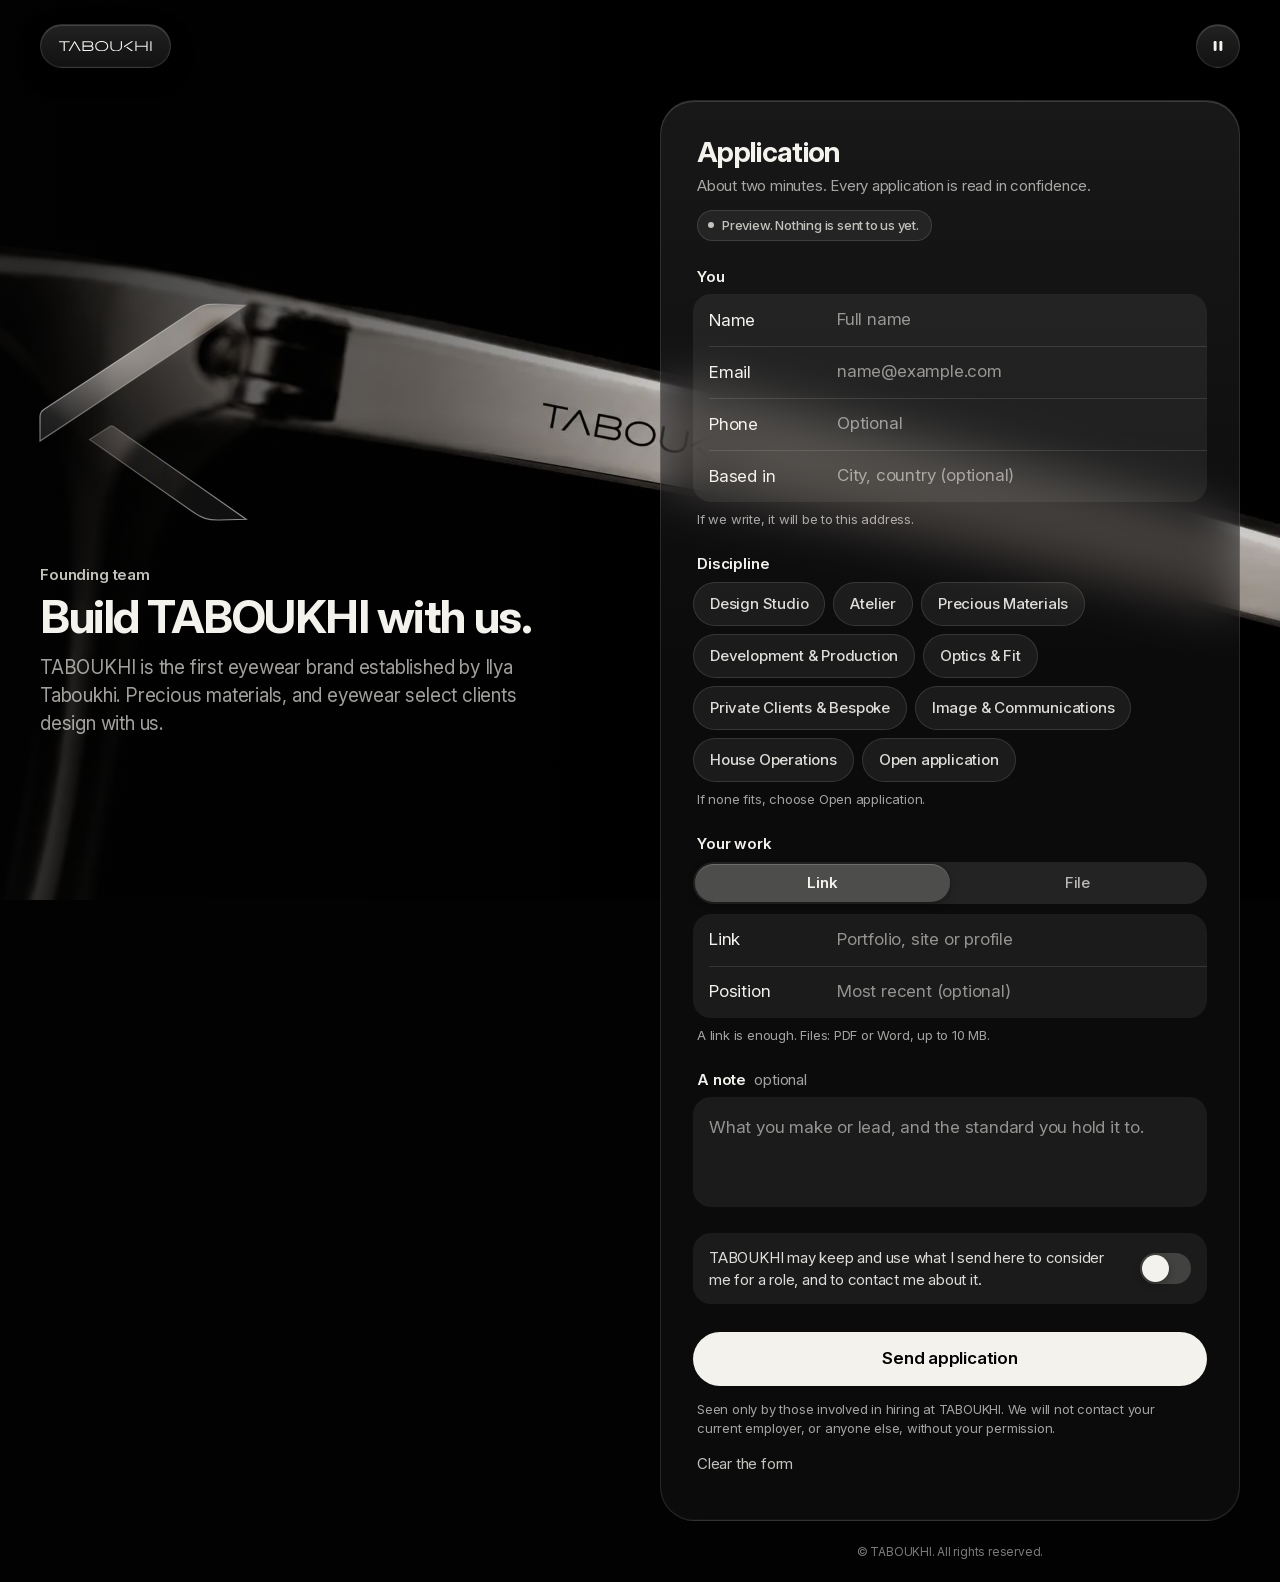
==== commit 9de3cf59: "v2: minimal iOS glass over their film, the form is the page v1's editorial design was rejected. Kept" ====
--- a/index.html
+++ b/index.html
@@ -3,29 +3,26 @@
 <head>
 <meta charset="utf-8">
 <meta name="viewport" content="width=device-width, initial-scale=1, viewport-fit=cover">
-<title>TABOUKHI — Founding appointments</title>
-<meta name="description" content="TABOUKHI is the first eyewear brand established by Ilya Taboukhi. The house is assembling its founding team — read about the work, and apply.">
+<title>TABOUKHI — Join the founding team</title>
+<meta name="description" content="TABOUKHI is the first eyewear brand established by Ilya Taboukhi. Apply to join the founding team.">
 <!-- PREVIEW: the application form is in demonstration mode (js/config.js). Remove this
      line on the day a real endpoint is switched on; e2e.py checks the two agree. -->
 <meta name="robots" content="noindex">
 <meta name="theme-color" content="#020202">
-<meta name="color-scheme" content="dark light">
+<meta name="color-scheme" content="dark">
 <meta property="og:type" content="website">
-<meta property="og:title" content="TABOUKHI — Founding appointments">
-<meta property="og:description" content="A new house of eyewear is being built. We are looking for those who will build it.">
-<meta property="og:image" content="https://ilyatabrizi.github.io/taboukhi/assets/og.png">
+<meta property="og:title" content="TABOUKHI — Join the founding team">
+<meta property="og:description" content="The first eyewear brand established by Ilya Taboukhi is assembling its founding team.">
+<meta property="og:image" content="https://ilyatabrizi.github.io/taboukhi/assets/og.jpg">
 <meta property="og:image:width" content="1200">
 <meta property="og:image:height" content="630">
 <meta name="twitter:card" content="summary_large_image">
 <link rel="icon" href="assets/brand/favicon.svg" type="image/svg+xml">
 <link rel="icon" href="assets/brand/favicon-48.png" sizes="48x48" type="image/png">
 <link rel="apple-touch-icon" href="assets/brand/apple-touch-icon.png">
-<link rel="preload" href="assets/fonts/newsreader.woff2" as="font" type="font/woff2" crossorigin>
-<link rel="preload" href="assets/fonts/jost.woff2" as="font" type="font/woff2" crossorigin>
 <link rel="stylesheet" href="css/main.css">
 <script>document.documentElement.classList.add('js');setTimeout(function(){if(!window.__tbk)document.documentElement.classList.remove('js')},4000)</script>
 <link rel="modulepreload" href="js/main.js">
-<link rel="modulepreload" href="js/light.js">
 <link rel="modulepreload" href="js/apply.js">
 <link rel="modulepreload" href="js/adapter.js">
 <link rel="modulepreload" href="js/config.js">
@@ -33,7 +30,6 @@
 </head>
 <body>
 
-<!-- The wordmark, traced from the supplied artwork (scripts/trace_logo.py). Defined once. -->
 <svg class="defs" width="0" height="0" aria-hidden="true" focusable="false">
   <defs>
     <path id="p-k" d="M1403.08 140.94V116.42C1403.08 113.61 1404.92 110.64 1407.24 109.12L1558.69 9.28C1566.48 4.15 1571.43 3.77 1582.23 4.25L1608.64 5.44L1403.08 140.94ZM1555.2 211.35L1452.53 139.48L1472.75 126.37C1473.98 125.57 1475.37 125.61 1476.6 126.48L1608.92 219.1L1581.97 219.76C1570.54 220.04 1564.49 217.85 1555.2 211.35Z"/>
@@ -47,338 +43,192 @@
       <path d="M1914.69 218.89H1889.79V125.71H1676.41V218.89H1651.27V4.97H1676.41V101.29H1889.79V4.97H1914.69V218.89Z"/>
       <path d="M2000 218.89H1974.76V4.97H2000V218.89Z"/>
     </g>
+    <linearGradient id="g-rim" gradientUnits="userSpaceOnUse" x1="1403" y1="4" x2="1609" y2="220">
+      <stop offset="0" stop-color="#fff" stop-opacity=".95"/>
+      <stop offset=".45" stop-color="#fff" stop-opacity=".22"/>
+      <stop offset="1" stop-color="#fff" stop-opacity=".55"/>
+    </linearGradient>
   </defs>
 </svg>
 
-<a class="skip" href="#apply">Skip to the application</a>
-
-<header class="mast" data-mast>
-  <a class="mast__brand" href="#top" aria-label="TABOUKHI — back to the top">
-    <svg viewBox="0 0 2000 227" aria-hidden="true" focusable="false"><use href="#p-wm"/></svg>
+<a class="skip" href="#application">Skip to the application</a>
+
+<!-- Their own film: the temple arm and its engraving, eased out and back (scripts/build_film.py). -->
+<div class="film" aria-hidden="true">
+  <img class="film__still" src="assets/media/film-1280.webp" srcset="assets/media/film-1280.webp 1280w, assets/media/film-1920.webp 1920w" sizes="100vmax" alt="" fetchpriority="high">
+  <video class="film__video" muted playsinline loop autoplay preload="auto" disablepictureinpicture disableremoteplayback data-film>
+    <source src="assets/media/film-1920.mp4" type="video/mp4" media="(min-width: 1080px)">
+    <source src="assets/media/film-1280.mp4" type="video/mp4">
+  </video>
+  <div class="film__scrim"></div>
+</div>
+
+<div class="edge" aria-hidden="true" data-edge></div>
+
+<header class="bar">
+  <a class="glass control home" href="#top" aria-label="TABOUKHI, back to the top">
+    <svg class="home__wm" viewBox="0 0 2000 227" aria-hidden="true" focusable="false"><use href="#p-wm"/></svg>
   </a>
-  <a class="mast__apply cap" href="#apply">Apply</a>
+  <button class="glass control round" type="button" aria-pressed="false" aria-label="Pause the film" data-film-toggle>
+    <svg class="ico ico--pause" viewBox="0 0 20 20" aria-hidden="true"><rect x="5.2" y="4.5" width="3.2" height="11" rx="1.2"/><rect x="11.6" y="4.5" width="3.2" height="11" rx="1.2"/></svg>
+    <svg class="ico ico--play" viewBox="0 0 20 20" aria-hidden="true"><path d="M6.8 4.9v10.2c0 .8.9 1.3 1.6.9l8-5.1c.6-.4.6-1.3 0-1.7l-8-5.1c-.7-.5-1.6 0-1.6.8Z"/></svg>
+  </button>
 </header>
 
-<main>
-
-<!-- ─────────────────────────── Fig. 1 — the name, in elevation ─────────────────────────── -->
-<section class="hero" id="top" data-ground="onyx">
-  <div class="hero__grid frame">
-    <p class="hero__kicker cap"><span class="hide-s">Eyewear <span class="dash" aria-hidden="true"></span></span> Founding appointments</p>
-
-    <div class="hero__lines" aria-hidden="true">
-      <i style="--x:0"></i><i style="--x:10.176"></i><i style="--x:25.389"></i><i style="--x:39.1015"></i>
-      <i style="--x:55.5505"></i><i style="--x:70.154"></i><i style="--x:82.5635"></i><i style="--x:98.738"></i>
-    </div>
-
-    <h1 class="hero__mark">
-      <span class="hero__rule hero__rule--cap" aria-hidden="true"></span>
-      <span class="hero__rule hero__rule--base" aria-hidden="true"></span>
-      <svg viewBox="0 0 2000 227" role="img" aria-label="TABOUKHI" data-light="hero">
-        <defs>
-          <linearGradient id="ti-metal" gradientUnits="userSpaceOnUse" x1="-1400" y1="0" x2="3400" y2="0" gradientTransform="translate(-312 0) rotate(32.1 1000 113)">
-            <stop offset="0" stop-color="#9F9E99"/>
-            <stop offset=".36" stop-color="#9F9E99"/>
-            <stop offset=".45" stop-color="#C3C2BD"/>
-            <stop offset=".49" stop-color="#EFEDE8"/>
-            <stop offset=".5" stop-color="#F4F2ED"/>
-            <stop offset=".51" stop-color="#EFEDE8"/>
-            <stop offset=".55" stop-color="#C3C2BD"/>
-            <stop offset=".64" stop-color="#9F9E99"/>
-            <stop offset="1" stop-color="#9F9E99"/>
-          </linearGradient>
-        </defs>
-        <use href="#p-wm" fill="url(#ti-metal)"/>
-      </svg>
-    </h1>
-
-    <div class="hero__say">
-      <p class="hero__statement">A new house of eyewear is being built. We are looking for those who will build&nbsp;it.</p>
-      <p class="hero__sub">Eyewear in precious materials and, for select clients, designed with them and made to their order.</p>
-      <div class="hero__cta">
-        <a class="btn btn--bone" href="#apply"><span>Apply to join</span></a>
-        <a class="link link--quiet" href="#house">Read about the house <span class="arr arr--down" aria-hidden="true"></span></a>
+<main class="page" id="top">
+
+  <section class="intro" aria-labelledby="intro-h">
+    <div class="kglass" aria-hidden="true" data-kglass>
+      <div class="kglass__body"></div>
+      <svg class="kglass__rim" viewBox="1403.08 4.1 205.84 215.68" focusable="false"><use href="#p-k"/></svg>
+    </div>
+    <div class="intro__say">
+      <p class="eyebrow">Founding team</p>
+      <h1 class="title" id="intro-h">Build TABOUKHI with&nbsp;us.</h1>
+      <p class="lede">TABOUKHI is the first eyewear brand established by Ilya Taboukhi. Precious materials, and eyewear select clients design with&nbsp;us.</p>
+      <a class="pill pill--primary intro__cta" href="#application">Apply</a>
+    </div>
+  </section>
+
+  <section class="glass sheet" id="application" aria-labelledby="sheet-h" data-sheet>
+    <div class="sheet__head">
+      <h2 class="sheet__title" id="sheet-h" tabindex="-1">Application</h2>
+      <p class="sheet__sub">About two minutes. Every application is read in confidence.</p>
+      <p class="flag" data-demo-only hidden><span class="flag__dot" aria-hidden="true"></span>Preview. Nothing is sent to us yet.</p>
+    </div>
+
+    <form class="form" id="application-form" method="post" action="#application" novalidate data-form>
+      <noscript><p class="note">This form needs JavaScript to send your application.</p></noscript>
+      <p class="status" role="status" aria-live="polite" data-status></p>
+      <p class="vh" role="status" aria-live="polite" data-announce></p>
+
+      <fieldset class="group">
+        <legend class="group__h">You</legend>
+        <div class="card">
+          <div class="row f" data-field="full_name">
+            <label class="row__label" for="f-name">Name</label>
+            <input class="row__input" id="f-name" name="full_name" type="text" autocomplete="name" autocapitalize="words" spellcheck="false" enterkeyhint="next" required maxlength="80" placeholder="Full name" aria-describedby="f-name-err">
+            <p class="f__err" id="f-name-err"></p>
+          </div>
+          <div class="row f" data-field="email">
+            <label class="row__label" for="f-email">Email</label>
+            <input class="row__input" id="f-email" name="email" type="email" inputmode="email" autocomplete="email" autocapitalize="off" spellcheck="false" enterkeyhint="next" required maxlength="254" placeholder="name@example.com" aria-describedby="f-email-err email-foot">
+            <p class="f__err" id="f-email-err"></p>
+          </div>
+          <div class="row f" data-field="phone">
+            <label class="row__label" for="f-phone">Phone</label>
+            <input class="row__input" id="f-phone" name="phone" type="tel" inputmode="tel" autocomplete="tel" enterkeyhint="next" maxlength="24" placeholder="Optional" aria-describedby="f-phone-err">
+            <p class="f__err" id="f-phone-err"></p>
+          </div>
+          <div class="row f" data-field="location">
+            <label class="row__label" for="f-loc">Based in</label>
+            <input class="row__input" id="f-loc" name="location" type="text" autocomplete="address-level2" autocapitalize="words" enterkeyhint="next" maxlength="100" placeholder="City, country (optional)">
+          </div>
+        </div>
+        <p class="group__foot" id="email-foot">If we write, it will be to this address.</p>
+      </fieldset>
+
+      <fieldset class="group f" role="radiogroup" aria-required="true" aria-labelledby="disc-h" aria-describedby="disc-foot f-disc-err" data-field="discipline" id="f-disc">
+        <legend class="group__h" id="disc-h">Discipline</legend>
+        <div class="chips">
+          <label class="chip"><input type="radio" name="discipline" value="design-studio"><span>Design Studio</span></label>
+          <label class="chip"><input type="radio" name="discipline" value="atelier"><span>Atelier</span></label>
+          <label class="chip"><input type="radio" name="discipline" value="precious-materials"><span>Precious Materials</span></label>
+          <label class="chip"><input type="radio" name="discipline" value="development-production"><span>Development &amp; Production</span></label>
+          <label class="chip"><input type="radio" name="discipline" value="optics-fit"><span>Optics &amp; Fit</span></label>
+          <label class="chip"><input type="radio" name="discipline" value="private-clients"><span>Private Clients &amp; Bespoke</span></label>
+          <label class="chip"><input type="radio" name="discipline" value="image-communications"><span>Image &amp; Communications</span></label>
+          <label class="chip"><input type="radio" name="discipline" value="house-operations"><span>House Operations</span></label>
+          <label class="chip"><input type="radio" name="discipline" value="open"><span>Open application</span></label>
+        </div>
+        <p class="f__err" id="f-disc-err"></p>
+        <p class="group__foot" id="disc-foot">If none fits, choose Open application.</p>
+      </fieldset>
+
+      <fieldset class="group">
+        <legend class="group__h">Your work</legend>
+        <div class="seg" data-seg>
+          <label class="seg__opt"><input type="radio" name="work_as" value="link" checked><span>Link</span></label>
+          <label class="seg__opt"><input type="radio" name="work_as" value="file"><span>File</span></label>
+          <i class="seg__thumb" aria-hidden="true"></i>
+        </div>
+        <div class="card">
+          <div class="row f" data-field="portfolio_url" data-pane="link">
+            <label class="row__label" for="f-url">Link</label>
+            <input class="row__input" id="f-url" name="portfolio_url" type="url" inputmode="url" autocomplete="url" autocapitalize="off" spellcheck="false" enterkeyhint="next" placeholder="Portfolio, site or profile" maxlength="300" aria-describedby="f-url-err pair-err">
+            <p class="f__err" id="f-url-err"></p>
+          </div>
+          <div class="row row--file f" data-field="cv" data-pane="file" hidden>
+            <span class="row__label" id="f-cv-label">File</span>
+            <input class="vh" id="f-cv" name="cv" type="file" accept=".pdf,.doc,.docx,application/pdf,application/msword,application/vnd.openxmlformats-officedocument.wordprocessingml.document" aria-labelledby="f-cv-label f-cv-cta" aria-describedby="work-foot f-cv-err pair-err">
+            <label class="attach" for="f-cv" data-drop><span id="f-cv-cta">Attach a CV or portfolio</span></label>
+            <span class="file" data-file hidden>
+              <span class="file__name" data-file-name></span>
+              <span class="file__size" data-file-size></span>
+              <button type="button" class="file__x" data-file-remove aria-label="Remove the file"><svg viewBox="0 0 20 20" aria-hidden="true"><path d="M6 6l8 8M14 6l-8 8"/></svg></button>
+            </span>
+            <p class="f__err" id="f-cv-err"></p>
+          </div>
+          <div class="row f" data-field="current_role">
+            <label class="row__label" for="f-role">Position</label>
+            <input class="row__input" id="f-role" name="current_role" type="text" autocomplete="organization-title" enterkeyhint="next" maxlength="120" placeholder="Most recent (optional)">
+          </div>
+        </div>
+        <p class="f__err f__err--group" id="pair-err"></p>
+        <p class="group__foot" id="work-foot" data-file-help>A link is enough. Files: PDF or Word, up to 10&nbsp;MB.</p>
+      </fieldset>
+
+      <fieldset class="group">
+        <legend class="group__h">A note <span class="group__opt">optional</span></legend>
+        <div class="card">
+          <div class="row row--area f" data-field="message">
+            <label class="vh" for="f-msg">A note about your work</label>
+            <textarea class="row__input" id="f-msg" name="message" rows="3" maxlength="1500" enterkeyhint="enter" placeholder="What you make or lead, and the standard you hold it to." aria-describedby="f-msg-count"></textarea>
+          </div>
+        </div>
+        <p class="group__foot" id="f-msg-count" data-count hidden></p>
+      </fieldset>
+
+      <div class="hp" aria-hidden="true">
+        <label for="f-ref">Leave this field empty</label>
+        <input id="f-ref" name="reference_code" type="text" tabindex="-1" autocomplete="off">
       </div>
-    </div>
-
-    <div class="hero__foot">
-      <p class="cap">Established by Ilya Taboukhi</p>
-      <p class="cap hero__fig">Fig. 1 <span class="dash" aria-hidden="true"></span> The name, in elevation</p>
-    </div>
-  </div>
-</section>
-
-<!-- ─────────────────────────────────────── The house ────────────────────────────────────── -->
-<section class="sec sec--bone house" id="house" data-ground="bone">
-  <div class="frame ng">
-    <p class="marker cap" data-reveal>The house</p>
-    <span class="hair" data-reveal="rule" aria-hidden="true"></span>
-    <h2 class="display house__h" data-reveal>The first eyewear house of Ilya Taboukhi <span class="nb">— and</span> it is <em>only beginning.</em></h2>
-    <div class="house__p1 prose" data-reveal>
-      <p>TABOUKHI is the first eyewear brand established by Ilya Taboukhi. It starts from a plain belief: that something worn on the face, seen in every room and in every conversation, deserves the materials and the attention usually kept for the objects people lock away.</p>
-    </div>
-    <div class="house__p2 prose" data-reveal style="--d:1">
-      <p>We are at the very start. There is no archive to lean on and no habit to follow; there is only a standard to set. This page exists for one reason: to find the people who will set it with us.</p>
-      <p class="aside">An invitation, not a storefront. Nothing here is for sale.</p>
-    </div>
-  </div>
-</section>
-
-<!-- ─────────────────────────────────────── The work ─────────────────────────────────────── -->
-<section class="sec sec--onyx work" id="work" data-ground="onyx">
-  <div class="frame ng">
-    <p class="marker cap" data-reveal>The work</p>
-    <span class="hair" data-reveal="rule" aria-hidden="true"></span>
-    <h2 class="display work__h" data-reveal>Two things set the&nbsp;work apart.</h2>
-  </div>
-
-  <div class="frame work__body">
-    <div class="ring" aria-hidden="true" data-light="ring">
-      <div class="ring__stick">
-        <div class="ring__band">
-          <div class="ring__obj">
-            <div class="ring__layer ring__layer--edge"><b></b></div>
-            <div class="ring__layer ring__layer--face"><b></b></div>
-          </div>
-        </div>
-        <p class="cap ring__cap">Fig. 2 <span class="dash"></span> The O<br>A lens, before anything else.</p>
+
+      <div class="group f" data-field="consent">
+        <div class="card">
+          <label class="row row--switch" for="f-consent">
+            <span class="row__text">TABOUKHI may keep and use what I send here to consider me for a role, and to contact me about it.<span data-contact-line hidden> I can ask for it to be deleted at any time by writing to <span data-contact></span>.</span></span>
+            <input class="switch" id="f-consent" name="consent" type="checkbox" role="switch" required aria-describedby="f-consent-err">
+          </label>
+        </div>
+        <p class="f__err" id="f-consent-err"></p>
       </div>
-    </div>
-
-    <div class="work__arts">
-      <article class="work__art" data-reveal>
-        <p class="cap work__tag">Material</p>
-        <h3 class="title">Precious by material.</h3>
-        <p>TABOUKHI eyewear is made from precious and costly materials. We choose them because the result is an object of real and lasting worth, not the look of it. Light should have something worth landing on.</p>
-      </article>
-
-      <article class="work__art" data-reveal>
-        <p class="cap work__tag">Commission</p>
-        <h3 class="title">Personal by design.</h3>
-        <p>For select clients, the house goes further. They can design and personalise their own eyewear with us: a pair conceived with one person, for one person, and made to their order. It asks for listening as much as for making.</p>
-      </article>
-    </div>
-  </div>
-
-  <div class="frame ng">
-    <p class="display display--m work__close" data-reveal>Work of this kind is only ever as good as <em>the people who do it.</em></p>
-  </div>
-</section>
-
-<!-- ────────────────────────────────────── The people ────────────────────────────────────── -->
-<section class="sec sec--bone people" id="people" data-ground="bone">
-  <div class="frame ng">
-    <p class="marker cap" data-reveal>The people</p>
-    <span class="hair" data-reveal="rule" aria-hidden="true"></span>
-    <h2 class="display people__h" data-reveal>We are looking for the few who are <em>exceptionally</em> good at what they do.</h2>
-    <div class="people__intro prose" data-reveal>
-      <p>TABOUKHI is assembling its founding team. We are interested in professionals at the top of their discipline: people with a record of serious work, the patience for detail, and the wish to build something from its first day. We would rather wait for the right person than fill a seat.</p>
-    </div>
-    <figure class="people__fig" data-reveal style="--d:1">
-      <svg viewBox="1403.08 4.1 205.84 215.68" aria-hidden="true" focusable="false"><use href="#p-k"/></svg>
-      <figcaption class="cap">Fig. 3 <span class="dash" aria-hidden="true"></span> The K. Two strokes that never touch, and still one letter.</figcaption>
-    </figure>
-  </div>
-
-  <div class="frame">
-    <h3 class="cap rows__h" id="disciplines-h" data-reveal>Where we are looking first</h3>
-    <ul class="rows" aria-labelledby="disciplines-h" data-rows>
-      <li><a class="row" href="#apply" data-discipline="design-studio"><span class="row__name">Design Studio</span><span class="row__blurb">Eyewear and technical designers who can carry a piece from the first sketch to a drawing a maker can build from, without losing the line.</span><span class="row__go cap">Apply <span class="arr" aria-hidden="true"></span></span></a></li>
-      <li><a class="row" href="#apply" data-discipline="atelier"><span class="row__name">Atelier</span><span class="row__blurb">Makers, finishers and polishers trained at the bench, whether in eyewear, jewellery or watchmaking.</span><span class="row__go cap">Apply <span class="arr" aria-hidden="true"></span></span></a></li>
-      <li><a class="row" href="#apply" data-discipline="precious-materials"><span class="row__name">Precious Materials</span><span class="row__blurb">Sourcing, selection and provenance. Knowing what to accept, and what to refuse.</span><span class="row__go cap">Apply <span class="arr" aria-hidden="true"></span></span></a></li>
-      <li><a class="row" href="#apply" data-discipline="development-production"><span class="row__name">Development &amp; Production</span><span class="row__blurb">Engineers and prototypists who turn a design into an object that can be made again, to the same standard.</span><span class="row__go cap">Apply <span class="arr" aria-hidden="true"></span></span></a></li>
-      <li><a class="row" href="#apply" data-discipline="optics-fit"><span class="row__name">Optics &amp; Fit</span><span class="row__blurb">Opticians and fitting specialists. A frame made for one face has to sit on it perfectly.</span><span class="row__go cap">Apply <span class="arr" aria-hidden="true"></span></span></a></li>
-      <li><a class="row" href="#apply" data-discipline="private-clients"><span class="row__name">Private Clients &amp; Bespoke</span><span class="row__blurb">Advisors who guide a client through designing and personalising their own eyewear, with discretion and patience.</span><span class="row__go cap">Apply <span class="arr" aria-hidden="true"></span></span></a></li>
-      <li><a class="row" href="#apply" data-discipline="image-communications"><span class="row__name">Image &amp; Communications</span><span class="row__blurb">Art direction, image and the written word. How the house looks, how it speaks, and when it says nothing.</span><span class="row__go cap">Apply <span class="arr" aria-hidden="true"></span></span></a></li>
-      <li><a class="row" href="#apply" data-discipline="house-operations"><span class="row__name">House Operations</span><span class="row__blurb">Operations, finance, legal and logistics. The structure that lets everyone else work without compromise.</span><span class="row__go cap">Apply <span class="arr" aria-hidden="true"></span></span></a></li>
-      <li><a class="row" href="#apply" data-discipline="open"><span class="row__name">Open Application</span><span class="row__blurb">If your craft is not listed and you believe the house needs it, tell us why.</span><span class="row__go cap">Apply <span class="arr" aria-hidden="true"></span></span></a></li>
-    </ul>
-  </div>
-
-  <div class="frame">
-    <h3 class="cap asks__h" data-reveal>What we ask</h3>
-    <dl class="asks">
-      <div data-reveal><dt class="title">A finished hand</dt><dd>Work that is exact without being asked to be.</dd></div>
-      <div data-reveal style="--d:1"><dt class="title">A feeling for materials</dt><dd>Respect for what is precious, and the confidence to work with it.</dd></div>
-      <div data-reveal style="--d:2"><dt class="title">Discretion</dt><dd>A house like this is built on trust.</dd></div>
-    </dl>
-  </div>
-</section>
-
-<!-- ───────────────────────────────────── The application ─────────────────────────────────── -->
-<section class="sec sec--onyx apply" id="apply" data-ground="onyx">
-  <div class="frame ng">
-    <p class="marker cap">Application</p>
-    <span class="hair" aria-hidden="true"></span>
-    <h2 class="display apply__h">Apply to the house.</h2>
-    <div class="apply__intro prose">
-      <p>Tell us who you are and show us your work. We read every application with care and in confidence, and we write back to those we would like to meet. Where and how we would work together is the first thing we will discuss.</p>
-    </div>
-
-    <div class="sheet" data-ground="bone" data-sheet>
-      <div class="sheet__head">
-        <p class="cap" data-letterhead>Application</p>
-        <svg viewBox="0 0 2000 227" aria-hidden="true" focusable="false"><use href="#p-wm"/></svg>
+
+      <p class="alert" role="alert" data-alert></p>
+
+      <div class="send">
+        <button class="pill pill--primary pill--wide" type="submit" data-submit disabled>
+          <span data-submit-label>Send application</span>
+          <i class="spinner" aria-hidden="true"></i>
+        </button>
+        <p class="fine">Seen only by those involved in hiring at TABOUKHI. We will not contact your current employer, or anyone else, without your permission.</p>
+        <button type="button" class="textbtn" data-clear>Clear the form</button>
       </div>
-
-      <p class="sheet__flag cap" data-demo-only hidden>Preview <span class="dash" aria-hidden="true"></span> this form is in demonstration mode. Nothing is sent to us yet.</p>
-
-      <form class="form" id="application" method="post" action="#apply" novalidate data-form>
-        <noscript><p class="form__note">This form needs JavaScript to send your application.</p></noscript>
-
-        <p class="form__note" id="form-note">Only your name, email, discipline and a way to see your work are needed. It takes about two minutes.</p>
-        <p class="form__status" role="status" aria-live="polite" data-status></p>
-        <p class="vh" role="status" aria-live="polite" data-announce></p>
-
-        <fieldset class="fs">
-          <legend class="cap">About you</legend>
-          <div class="grid2">
-            <div class="f" data-field="full_name">
-              <label for="f-name" class="cap">Full name</label>
-              <input id="f-name" name="full_name" type="text" autocomplete="name" autocapitalize="words" spellcheck="false" enterkeyhint="next" required maxlength="80" aria-describedby="f-name-err">
-              <p class="f__err" id="f-name-err"></p>
-            </div>
-            <div class="f" data-field="email">
-              <label for="f-email" class="cap">Email</label>
-              <input id="f-email" name="email" type="email" inputmode="email" autocomplete="email" autocapitalize="off" spellcheck="false" enterkeyhint="next" required maxlength="254" aria-describedby="f-email-help f-email-err">
-              <p class="f__help" id="f-email-help">If we write, it will be to this address.</p>
-              <p class="f__err" id="f-email-err"></p>
-            </div>
-            <div class="f" data-field="phone">
-              <label for="f-phone" class="cap">Telephone <span class="opt">optional</span></label>
-              <input id="f-phone" name="phone" type="tel" inputmode="tel" autocomplete="tel" enterkeyhint="next" maxlength="24" aria-describedby="f-phone-err">
-              <p class="f__err" id="f-phone-err"></p>
-            </div>
-            <div class="f" data-field="location">
-              <label for="f-loc" class="cap">Where you are based <span class="opt">optional</span></label>
-              <input id="f-loc" name="location" type="text" autocomplete="address-level2" autocapitalize="words" enterkeyhint="next" maxlength="100" aria-describedby="f-loc-help">
-              <p class="f__help" id="f-loc-help">City and country.</p>
-            </div>
-          </div>
-        </fieldset>
-
-        <fieldset class="fs">
-          <legend class="cap">Your work</legend>
-          <div class="grid2">
-            <div class="f" data-field="discipline">
-              <label for="f-disc" class="cap">Discipline</label>
-              <select id="f-disc" name="discipline" required aria-describedby="f-disc-help f-disc-err">
-                <option value="" selected disabled>Select a discipline</option>
-                <option value="design-studio">Design Studio</option>
-                <option value="atelier">Atelier</option>
-                <option value="precious-materials">Precious Materials</option>
-                <option value="development-production">Development &amp; Production</option>
-                <option value="optics-fit">Optics &amp; Fit</option>
-                <option value="private-clients">Private Clients &amp; Bespoke</option>
-                <option value="image-communications">Image &amp; Communications</option>
-                <option value="house-operations">House Operations</option>
-                <option value="open">Open Application</option>
-              </select>
-              <p class="f__help" id="f-disc-help">If none fits, choose Open Application.</p>
-              <p class="f__err" id="f-disc-err"></p>
-            </div>
-            <div class="f" data-field="current_role">
-              <label for="f-role" class="cap">Most recent position <span class="opt">optional</span></label>
-              <input id="f-role" name="current_role" type="text" autocomplete="organization-title" enterkeyhint="next" maxlength="120" aria-describedby="f-role-help">
-              <p class="f__help" id="f-role-help">Title, and house or studio. Independent is a perfectly good answer.</p>
-            </div>
-          </div>
-
-          <div class="pair" role="group" aria-labelledby="pair-h" aria-describedby="pair-err">
-            <p class="pair__h" id="pair-h">A link is enough. A file is welcome too.</p>
-            <div class="grid2">
-              <div class="f" data-field="portfolio_url">
-                <label for="f-url" class="cap">Portfolio, website or profile</label>
-                <input id="f-url" name="portfolio_url" type="url" inputmode="url" autocomplete="url" autocapitalize="off" spellcheck="false" enterkeyhint="next" placeholder="https://" maxlength="300" aria-describedby="f-url-err pair-err">
-                <p class="f__err" id="f-url-err"></p>
-              </div>
-              <div class="f f--file" data-field="cv">
-                <span class="cap f__label" id="f-cv-label">CV or portfolio</span>
-                <input class="vh" id="f-cv" name="cv" type="file" accept=".pdf,.doc,.docx,application/pdf,application/msword,application/vnd.openxmlformats-officedocument.wordprocessingml.document" aria-labelledby="f-cv-label f-cv-cta" aria-describedby="f-cv-help f-cv-err pair-err">
-                <label class="drop" for="f-cv" data-drop><span class="drop__cta" id="f-cv-cta">Attach a file</span></label>
-                <div class="file" data-file hidden>
-                  <span class="file__name" data-file-name></span>
-                  <span class="file__size" data-file-size></span>
-                  <button type="button" class="textbtn" data-file-remove>Remove</button>
-                </div>
-                <p class="f__help" id="f-cv-help" data-file-help>PDF or Word, up to 10 MB.</p>
-                <p class="f__err" id="f-cv-err"></p>
-              </div>
-            </div>
-            <p class="f__err f__err--pair" id="pair-err"></p>
-          </div>
-        </fieldset>
-
-        <fieldset class="fs">
-          <legend class="cap">A note</legend>
-          <div class="f" data-field="message">
-            <label for="f-msg" class="cap">What you would bring to the house <span class="opt">optional</span></label>
-            <textarea id="f-msg" name="message" rows="4" maxlength="1500" enterkeyhint="enter" aria-describedby="f-msg-help f-msg-count"></textarea>
-            <p class="f__help" id="f-msg-help">A line or two is enough: what you make or lead, and the standard you hold it to.</p>
-            <p class="f__help f__count" id="f-msg-count" data-count hidden></p>
-          </div>
-        </fieldset>
-
-        <div class="hp" aria-hidden="true">
-          <label for="f-ref">Leave this field empty</label>
-          <input id="f-ref" name="reference_code" type="text" tabindex="-1" autocomplete="off">
-        </div>
-
-        <div class="f f--check" data-field="consent">
-          <label class="check" for="f-consent">
-            <input id="f-consent" name="consent" type="checkbox" required aria-describedby="f-consent-err">
-            <span>I agree that TABOUKHI may keep and use the information and documents I provide here to consider me for a role with the house, and to contact me about it.<span data-contact-line hidden> I can ask for them to be deleted at any time by writing to <span data-contact></span>.</span></span>
-          </label>
-          <p class="f__err" id="f-consent-err"></p>
-        </div>
-
-        <p class="form__alert" role="alert" data-alert></p>
-
-        <div class="form__end">
-          <button class="btn btn--onyx btn--wide" type="submit" data-submit disabled><span data-submit-label>Send application</span><i class="btn__bar" aria-hidden="true"></i></button>
-          <p class="form__fine">Read in confidence. Your application is seen only by those involved in hiring at TABOUKHI, and we will not contact your current employer, or anyone else, without your permission.</p>
-          <p class="form__fine form__fine--demo cap" data-demo-only hidden>Preview <span class="dash" aria-hidden="true"></span> nothing is sent yet.</p>
-          <button type="button" class="textbtn form__clear" data-clear>Clear the form</button>
-        </div>
-      </form>
-
-      <div class="done" data-done hidden>
-        <h3 class="display display--m" tabindex="-1" data-done-title>Your application is with us.</h3>
-        <p class="done__body">Thank you for the time, and for the trust. It will be read with care and in confidence. If there is a conversation to be had, we will write to you at <strong data-done-email></strong>.</p>
-        <p class="done__ref cap" data-done-ref hidden></p>
-        <p class="done__demo cap" data-demo-only hidden>Preview <span class="dash" aria-hidden="true"></span> this page is not yet receiving applications, and nothing was sent or stored.</p>
-      </div>
-    </div>
-  </div>
-</section>
-
+    </form>
+
+    <div class="done" data-done hidden>
+      <div class="done__mark" aria-hidden="true"><svg viewBox="1403.08 4.1 205.84 215.68"><use href="#p-k"/></svg></div>
+      <h3 class="done__title" tabindex="-1" data-done-title>Application received.</h3>
+      <p class="done__body">Thank you<span data-done-name></span>. It will be read with care and in confidence. If there is a conversation to be had, we will write to you at <strong data-done-email></strong>.</p>
+      <p class="done__ref" data-done-ref hidden></p>
+      <p class="flag" data-demo-only hidden><span class="flag__dot" aria-hidden="true"></span>Preview. This page is not receiving applications yet, and nothing was sent.</p>
+    </div>
+  </section>
+
+  <footer class="foot">
+    <p>© TABOUKHI. All rights reserved.</p>
+  </footer>
 </main>
-
-<!-- ──────────────────────────────────────── Footer ──────────────────────────────────────── -->
-<footer class="foot" data-ground="onyx">
-  <div class="frame">
-    <div class="foot__cols">
-      <p class="display display--m foot__thanks">Thank you for looking closely.</p>
-      <p class="foot__line">Eyewear. Established by Ilya Taboukhi.<br>Details submitted on this page are used only to consider your application.</p>
-      <p class="foot__links"><a class="link" href="#apply">Apply <span class="arr" aria-hidden="true"></span></a><a class="link" href="#top">Back to the top <span class="arr arr--up" aria-hidden="true"></span></a></p>
-    </div>
-    <svg class="foot__mark" viewBox="0 0 2000 227" role="img" aria-label="TABOUKHI" data-light="foot">
-      <defs>
-        <linearGradient id="ti-engrave" gradientUnits="userSpaceOnUse" x1="-1400" y1="0" x2="3400" y2="0" gradientTransform="translate(-1300 0) rotate(32.1 1000 113)">
-          <stop offset="0" stop-color="#262624"/>
-          <stop offset=".34" stop-color="#262624"/>
-          <stop offset=".45" stop-color="#5E5D59"/>
-          <stop offset=".5" stop-color="#A9A8A3"/>
-          <stop offset=".55" stop-color="#5E5D59"/>
-          <stop offset=".66" stop-color="#262624"/>
-          <stop offset="1" stop-color="#262624"/>
-        </linearGradient>
-      </defs>
-      <use href="#p-wm" fill="url(#ti-engrave)"/>
-    </svg>
-    <p class="cap foot__legal">© TABOUKHI. All rights reserved.</p>
-  </div>
-</footer>
 
 </body>
 </html>
--- a/css/main.css
+++ b/css/main.css
@@ -1,418 +1,278 @@
-/* TABOUKHI — "Elevation".
-   The wordmark is the building; the left edge of each of its eight letters is a
-   column line (the Name Grid) and the whole page hangs from those lines.
-   Two grounds, hard cuts between them, one serif, one band of light. */
-
-@font-face { font-family: "Newsreader"; src: url("../assets/fonts/newsreader.woff2") format("woff2"); font-weight: 300 500; font-style: normal; font-display: swap; }
-@font-face { font-family: "Newsreader"; src: url("../assets/fonts/newsreader-italic.woff2") format("woff2"); font-weight: 300 500; font-style: italic; font-display: swap; }
-@font-face { font-family: "Jost"; src: url("../assets/fonts/jost.woff2") format("woff2"); font-weight: 400 500; font-style: normal; font-display: swap; }
-/* Metric-matched fallbacks (scripts/fetch_fonts.py prints these), so the swap moves nothing. */
-@font-face { font-family: "Newsreader Fallback"; src: local("Georgia"); size-adjust: 91.40%; ascent-override: 80.42%; descent-override: 28.99%; line-gap-override: 0%; }
-@font-face { font-family: "Jost Fallback"; src: local("Arial"), local("Roboto"); size-adjust: 96.13%; ascent-override: 111.30%; descent-override: 39.01%; line-gap-override: 0%; }
+/* TABOUKHI — founding team.
+   Their film runs behind everything; everything in front of it is glass. One symbol (the
+   K, in liquid glass), one sheet (the application), and the phone's own typeface. */
+
+@font-face { font-family: "Inter"; src: url("../assets/fonts/inter.woff2") format("woff2"); font-weight: 400 700; font-style: normal; font-display: swap; }
+@font-face { font-family: "Inter Fallback"; src: local("Arial"), local("Roboto"); size-adjust: 107.25%; ascent-override: 90.32%; descent-override: 22.49%; line-gap-override: 0%; }
 
 :root {
   --onyx: #020202;
-  --bone: #F4F2ED;            /* one token: #FFFFFF gives the literal white of the palette file */
-  /* "Titanium" is a colour here, never a material claim. Internal names only. */
-  --ti-50: #E9E8E4; --ti-100: #D9D8D3; --ti-200: #C3C2BD; --ti-300: #A9A8A3; --ti-400: #8E8D89;
-  --ti-500: #75746F; --ti-600: #5E5D59; --ti-700: #464643; --ti-800: #2B2B29; --ti-900: #151514;
-
-  --font-serif: "Newsreader", "Newsreader Fallback", "Iowan Old Style", Georgia, serif;
-  --font-caption: "Jost", "Jost Fallback", "Helvetica Neue", Arial, sans-serif;
-
-  --gutter: clamp(16px, 4.5vw, 96px);
-  --frame-max: 1760px;
-  --edge: max(var(--gutter), calc((100vw - var(--frame-max)) / 2));
-  --mast-h: 56px;
-  --hair: 1px;
-  --pad: clamp(72px, 13vw, 208px);
-
-  --ease-out: cubic-bezier(.16, 1, .3, 1);
-  --ease-io: cubic-bezier(.65, 0, .35, 1);
-
-  /* Name Grid: left edge of T A B O U K H I, as % of the wordmark's width. */
-  --x-a: 10.176%; --x-b: 25.389%; --x-o: 39.1015%; --x-u: 55.5505%;
-  --x-k: 70.154%; --x-h: 82.5635%; --x-i: 98.738%;
-}
-@media (min-width: 720px) { :root { --mast-h: 72px; } }
-@media (min-resolution: 2dppx) { :root { --hair: .5px; } }
+  --bone: #F4F2ED;                        /* one token: #FFFFFF gives the palette file's literal white */
+  --label-2: rgba(244, 242, 237, .66);    /* secondary text */
+  --label-3: rgba(244, 242, 237, .56);    /* placeholders: still AA on the darkest glass */
+  --sep: rgba(244, 242, 237, .12);
+  --fill: rgba(244, 242, 237, .065);      /* grouped cards inside the sheet */
+  --fill-2: rgba(244, 242, 237, .1);
+  /* "Titanium" is a colour name here, never a material claim. Internal only. */
+  --ti: #A9A8A3; --ti-2: #C3C2BD; --ti-3: #8E8D89;
+
+  --sys: -apple-system, BlinkMacSystemFont, "SF Pro Text", "SF Pro", "Inter", "Inter Fallback", "Segoe UI Variable Text", "Segoe UI", Roboto, system-ui, sans-serif;
+  --sys-display: -apple-system, BlinkMacSystemFont, "SF Pro Display", "SF Pro", "Inter", "Inter Fallback", "Segoe UI Variable Display", "Segoe UI", Roboto, system-ui, sans-serif;
+
+  /* Glass. Thin and see-through, like iOS: a modest blur, a big saturation lift, and the
+     brightness clamp that lets a light tint stay legible over bright metal. */
+  --glass-sheet: blur(26px) saturate(175%) brightness(.5);
+  --glass-control: blur(14px) saturate(180%) brightness(.7);
+  --glass-tint: rgba(18, 18, 20, .36);
+  --glass-rim: rgba(255, 255, 255, .11);
+  --glass-hi: inset 0 1px 0 rgba(255, 255, 255, .15), inset 0 -1px 0 rgba(255, 255, 255, .03);
+
+  --gutter: 16px;
+  --bar-h: 44px;
+  --top: calc(env(safe-area-inset-top, 0px) + 12px);
+  --spring: cubic-bezier(.32, 1.25, .5, 1);
+  --ease: cubic-bezier(.22, 1, .36, 1);
+}
+@media (min-width: 720px) { :root { --gutter: 28px; --top: 20px; } }
+@media (min-width: 1080px) { :root { --gutter: 40px; --top: 24px; } }
 
 *, *::before, *::after { box-sizing: border-box; }
-html { -webkit-text-size-adjust: 100%; text-size-adjust: 100%; scroll-padding-top: var(--mast-h); scrollbar-color: var(--ti-700) var(--onyx); }
+html { background: var(--onyx); -webkit-text-size-adjust: 100%; text-size-adjust: 100%; scroll-padding-top: calc(var(--top) + var(--bar-h) + 16px); }
 @media (prefers-reduced-motion: no-preference) { html { scroll-behavior: smooth; } }
 body {
-  margin: 0; background: var(--onyx); color: var(--bone);
-  font: 400 17px/1.6 var(--font-serif); font-optical-sizing: auto;
-  -webkit-font-smoothing: antialiased; -moz-osx-font-smoothing: grayscale; text-rendering: optimizeLegibility;
-  font-variant-numeric: lining-nums; overflow-wrap: break-word;
-}
-@media (min-width: 1200px) { body { font-size: 19px; } }
+  margin: 0; min-height: 100vh; color: var(--bone);   /* no background: the film is fixed beneath it */
+  font: 400 17px/1.47 var(--sys); letter-spacing: -.012em;
+  -webkit-font-smoothing: antialiased; -moz-osx-font-smoothing: grayscale; overflow-wrap: break-word;
+}
 [hidden] { display: none !important; }
-h1, h2, h3, p, ul, ol, dl, dd, figure, fieldset, legend { margin: 0; padding: 0; }
-ul { list-style: none; }
+h1, h2, h3, p, fieldset, legend { margin: 0; padding: 0; }
 fieldset { border: 0; min-width: 0; }
-em { font-style: italic; }
 svg { display: block; fill: currentColor; }
 .defs { position: absolute; }
 a { color: inherit; }
-::selection { background: var(--ti-400); color: var(--onyx); }
-
-.vh { position: absolute; width: 1px; height: 1px; margin: -1px; padding: 0; border: 0; overflow: hidden; clip: rect(0 0 0 0); clip-path: inset(50%); white-space: nowrap; }
-.nb { white-space: nowrap; }
-.skip { position: fixed; left: var(--edge); top: 12px; z-index: 50; padding: 12px 18px; background: var(--bone); color: var(--onyx); font: 500 12px/1 var(--font-caption); letter-spacing: .18em; text-transform: uppercase; text-decoration: none; transform: translateY(-200%); }
+button, input, textarea { font: inherit; color: inherit; letter-spacing: inherit; }
+::selection { background: rgba(244, 242, 237, .3); }
+:focus-visible { outline: 2px solid var(--bone); outline-offset: 3px; }
+
+.vh { position: absolute !important; width: 1px; height: 1px; margin: -1px; padding: 0; border: 0; overflow: hidden; clip: rect(0 0 0 0); clip-path: inset(50%); white-space: nowrap; }
+.skip { position: fixed; left: var(--gutter); top: var(--top); z-index: 60; padding: 12px 18px; border-radius: 999px; background: var(--bone); color: var(--onyx); font-weight: 600; font-size: 15px; text-decoration: none; transform: translateY(-200%); }
 .skip:focus { transform: none; }
 
-:focus-visible { outline: 2px solid var(--focus, var(--ti-400)); outline-offset: 3px; }
-[data-ground="bone"] { --focus: var(--ti-600); }
-[data-ground="onyx"] { --focus: var(--ti-400); }
-
-.frame { width: min(100% - 2 * var(--gutter), var(--frame-max)); margin-inline: auto; }
-
-/* ── Type ─────────────────────────────────────────────────────────────────── */
-.cap { font: 500 11px/1.5 var(--font-caption); letter-spacing: .2em; text-transform: uppercase; }
-@media (min-width: 1440px) { .cap { font-size: 12px; } }
-.dash { display: inline-block; width: 1.8em; height: 1px; margin: 0 .75em .3em; background: currentColor; vertical-align: middle; opacity: .7; }
-.display { font-weight: 300; font-size: clamp(2.125rem, 1.15rem + 4.1vw, 5.25rem); line-height: 1.06; letter-spacing: -.017em; text-wrap: balance; }
-.display--m { font-size: clamp(1.625rem, 1.1rem + 2.1vw, 3.25rem); line-height: 1.12; letter-spacing: -.012em; }
-.title { font-weight: 300; font-size: clamp(1.625rem, 1.3rem + 1.1vw, 2.5rem); line-height: 1.15; letter-spacing: -.01em; }
-.prose p { text-wrap: pretty; max-width: 60ch; }
-.prose p + p { margin-top: 1.2em; }
-.aside { color: var(--ti-600); font-style: italic; }
-/* Light cuts break up on 1x panels at small sizes. */
-@media (max-resolution: 1.49dppx) { .hero__statement, .title, .row__name { font-weight: 400; } }
-
-/* ── Small parts ──────────────────────────────────────────────────────────── */
-.arr { display: inline-block; position: relative; width: 20px; height: 9px; margin-left: .7em; vertical-align: middle; translate: 0 -1px; transition: translate .4s var(--ease-out); }
-.arr::before { content: ""; position: absolute; left: 0; right: 0; top: 4px; height: 1px; background: currentColor; }
-.arr::after { content: ""; position: absolute; right: 0; top: 1px; width: 7px; height: 7px; border-top: 1px solid currentColor; border-right: 1px solid currentColor; rotate: 45deg; }
-.arr--down { rotate: 90deg; } .arr--up { rotate: -90deg; }
-
-.link { text-decoration: none; padding-bottom: 4px; background: linear-gradient(currentColor, currentColor) 0 100% / 100% 1px no-repeat; }
-.link--quiet { color: var(--ti-300); }
-.btn { position: relative; display: inline-flex; align-items: center; justify-content: center; min-height: 56px; padding: 0 40px; border: 1px solid transparent; border-radius: 0; overflow: hidden; cursor: pointer; text-decoration: none; font: 500 12px/1 var(--font-caption); letter-spacing: .22em; text-transform: uppercase; -webkit-tap-highlight-color: transparent; }
-.btn > span { position: relative; z-index: 1; }
-.btn--bone { background: var(--bone); color: var(--onyx); --sheen: var(--ti-200); }
-.btn--onyx { background: var(--onyx); color: var(--bone); --sheen: var(--ti-700); }
-.btn--wide { width: 100%; min-height: 64px; }
-.btn::after { content: ""; position: absolute; inset: -20% auto -20% 0; width: 45%; background: linear-gradient(90deg, transparent, var(--sheen), transparent); transform: translateX(-130%) skewX(-32deg); }
-.btn:active { opacity: .86; }
-.textbtn { appearance: none; border: 0; background: none; padding: 12px 0; min-height: 44px; color: inherit; font: inherit; cursor: pointer; text-decoration: underline; text-decoration-thickness: 1px; text-underline-offset: 5px; border-radius: 0; }
-
+/* ── The film ─────────────────────────────────────────────────────────────── */
+.film { position: fixed; inset: 0; z-index: -1; overflow: hidden; background: var(--onyx); }
+.film__still, .film__video { position: absolute; inset: 0; width: 100%; height: 100%; object-fit: cover; object-position: 50% 50%; }
+/* Portrait: lift the film so the metal (38-56% of its height) crosses the upper middle. */
+@media (max-width: 1079.98px) and (orientation: portrait) {
+  .film__still, .film__video { top: -16%; height: 116%; }
+}
+.js .film__video { opacity: 0; transition: opacity .9s var(--ease); }
+.js .film__video.is-on { opacity: 1; }
+.film__scrim { position: absolute; inset: 0; background: linear-gradient(180deg, rgba(2, 2, 2, .2) 0%, rgba(2, 2, 2, 0) 26%, rgba(2, 2, 2, .08) 48%, rgba(2, 2, 2, .78) 78%, rgba(2, 2, 2, .9) 100%); }
+@media (min-width: 1080px) {
+  .film__scrim { background: linear-gradient(90deg, rgba(2, 2, 2, .82) 0%, rgba(2, 2, 2, .5) 34%, rgba(2, 2, 2, .12) 58%, rgba(2, 2, 2, .2) 100%); }
+}
+
+/* ── Glass ────────────────────────────────────────────────────────────────── */
+.glass { background: linear-gradient(180deg, rgba(255, 255, 255, .07), rgba(255, 255, 255, .02) 40%), var(--glass-tint); border: 1px solid var(--glass-rim); box-shadow: var(--glass-hi); -webkit-backdrop-filter: var(--glass-sheet); backdrop-filter: var(--glass-sheet); }
+.glass.control { -webkit-backdrop-filter: var(--glass-control); backdrop-filter: var(--glass-control); background: linear-gradient(180deg, rgba(255, 255, 255, .1), rgba(255, 255, 255, .03)), rgba(28, 28, 30, .34); box-shadow: var(--glass-hi), 0 8px 24px rgba(0, 0, 0, .28); }
+@supports not ((backdrop-filter: blur(1px)) or (-webkit-backdrop-filter: blur(1px))) {
+  .glass { background: rgba(20, 20, 22, .94); }
+  .glass.control { background: rgba(28, 28, 30, .92); }
+}
+
+/* Floating controls, iOS 26: no bar, just the two things you can press. */
+.bar { position: fixed; z-index: 40; inset: 0 0 auto; display: flex; justify-content: space-between; align-items: center; padding: var(--top) max(var(--gutter), env(safe-area-inset-right, 0px), (100vw - 1360px) / 2 + var(--gutter)) 0 max(var(--gutter), env(safe-area-inset-left, 0px), (100vw - 1360px) / 2 + var(--gutter)); pointer-events: none; }
+.bar > * { pointer-events: auto; }
+.control { height: var(--bar-h); border-radius: 999px; display: inline-flex; align-items: center; justify-content: center; color: var(--bone); text-decoration: none; -webkit-tap-highlight-color: transparent; transition: transform .25s var(--spring); }
+.control:active { transform: scale(.94); }
+.home { padding: 0 18px; }
+.home__k { display: none; }
+.home__wm { height: 10.5px; width: auto; }
+.round { width: var(--bar-h); padding: 0; cursor: pointer; }
+.ico { width: 18px; height: 18px; }
+.ico--play { display: none; }
+.round[aria-pressed="true"] .ico--pause { display: none; }
+.round[aria-pressed="true"] .ico--play { display: block; }
+/* The scroll edge: what passes under the controls softens and darkens away. */
+.edge { position: fixed; z-index: 30; inset: 0 0 auto; height: calc(var(--top) + var(--bar-h) + 40px); pointer-events: none; opacity: 0; transition: opacity .35s linear; background: linear-gradient(rgba(2, 2, 2, .55), rgba(2, 2, 2, 0)); -webkit-backdrop-filter: blur(10px); backdrop-filter: blur(10px); -webkit-mask-image: linear-gradient(#000 30%, transparent); mask-image: linear-gradient(#000 30%, transparent); }
+.edge[data-on] { opacity: 1; }
+
+/* ── Page ─────────────────────────────────────────────────────────────────── */
+.page { position: relative; }
+.intro { --kh: clamp(96px, 15svh, 132px); position: relative; min-height: calc(100vh - 64px); min-height: calc(100svh - 64px); display: flex; flex-direction: column; justify-content: flex-end; padding: calc(var(--top) + var(--bar-h) + 28px) var(--gutter) 36px; }
+.intro__say { max-width: 34rem; }
+.eyebrow { font: 600 15px/1.3 var(--sys); letter-spacing: -.01em; color: var(--ti-2); }
+.title { margin-top: 8px; font: 700 34px/1.08 var(--sys-display); letter-spacing: -.028em; text-wrap: balance; }
+.lede { margin-top: 12px; font-size: 17px; line-height: 1.47; color: var(--label-2); text-wrap: pretty; max-width: 31em; }
+.intro__cta { margin-top: 24px; }
+
+/* The symbol: the K, in liquid glass. Its body brightens what passes behind it; its rim
+   catches a light that follows the pointer. */
+.kglass { position: absolute; left: var(--gutter); height: var(--kh); aspect-ratio: 205.84 / 215.68; --mx: 28%; --my: 18%;
+  /* centred on the metal: 47% of a film lifted by 16% = 38.5% of the screen's height */
+  top: calc(38.5svh - var(--kh) / 2); }
+/* The words start below the K, never over it: a short screen grows the intro instead. */
+.intro { padding-top: calc(38.5svh + var(--kh) / 2 + 28px); }
+@media (orientation: landscape) {
+  .kglass { top: calc(var(--top) + var(--bar-h) + 28px); }
+  .intro { padding-top: calc(var(--top) + var(--bar-h) + 28px + var(--kh) + 28px); }
+}
+.kglass__body { position: absolute; inset: 0; -webkit-mask: url("../assets/brand/k.svg") center / 100% 100% no-repeat; mask: url("../assets/brand/k.svg") center / 100% 100% no-repeat;
+  background: radial-gradient(90% 70% at var(--mx) var(--my), rgba(255, 255, 255, .5), rgba(255, 255, 255, .12) 55%, rgba(255, 255, 255, .06) 100%);
+  -webkit-backdrop-filter: blur(3px) saturate(150%) brightness(1.7); backdrop-filter: blur(3px) saturate(150%) brightness(1.7); }
+.kglass__rim { position: absolute; inset: 0; width: 100%; height: 100%; fill: none; stroke: url(#g-rim); stroke-width: 1.2; vector-effect: non-scaling-stroke; overflow: visible; }
+.kglass__rim use { vector-effect: non-scaling-stroke; }
+
+/* ── The sheet ────────────────────────────────────────────────────────────── */
+.sheet { position: relative; margin: 0 8px; border-radius: 30px; padding: 26px 16px 28px; }
+@media (min-width: 720px) { .sheet { margin: 0 auto; padding: 32px 28px 32px; border-radius: 34px; } }
+@media (min-width: 1080px) { .sheet { margin-inline: 0; padding: 36px 32px 34px; } }
+.sheet__head { padding-inline: 4px; }
+.sheet__title { font: 700 28px/1.14 var(--sys-display); letter-spacing: -.024em; outline: none; }
+.sheet__sub { margin-top: 6px; font-size: 15px; line-height: 1.4; color: var(--label-2); }
+.flag { display: inline-flex; align-items: center; gap: 8px; margin-top: 14px; padding: 6px 12px 6px 10px; border-radius: 999px; background: var(--fill); border: 1px solid var(--sep); font-size: 13px; font-weight: 500; line-height: 1.3; color: var(--ti-2); }
+.flag__dot { width: 6px; height: 6px; border-radius: 50%; background: var(--ti-2); flex: none; }
+
+.form { margin-top: 8px; }
+.note, .status, .alert { margin-top: 18px; padding: 12px 16px; border-radius: 16px; font-size: 15px; line-height: 1.4; }
+.note, .status { background: var(--fill); color: var(--label-2); }
+.status:empty, .alert:empty { display: none; }
+.status .textbtn { min-height: 0; padding: 0; margin-left: .5em; }
+.alert { background: rgba(244, 242, 237, .1); border: 1px solid rgba(244, 242, 237, .28); color: var(--bone); }
+
+.group { margin-top: 26px; }
+.group__h { display: flex; align-items: baseline; gap: 8px; padding: 0 4px 8px; font: 600 15px/1.3 var(--sys); letter-spacing: -.01em; color: var(--bone); }
+.group__opt { font-weight: 400; color: var(--label-2); }
+.group__foot { padding: 8px 4px 0; font-size: 13px; line-height: 1.4; color: var(--label-2); text-wrap: pretty; }
+.card { border-radius: 18px; background: var(--fill); overflow: hidden; }
+
+/* A row: label on the leading edge, the value filling the rest — Settings, not a web form. */
+.row { position: relative; display: grid; grid-template-columns: 92px minmax(0, 1fr); align-items: center; column-gap: 12px; min-height: 52px; padding: 0 16px; transition: background-color .2s linear; }
+@media (min-width: 720px) { .row { grid-template-columns: 116px minmax(0, 1fr); } }
+.row + .row::before { content: ""; position: absolute; left: 16px; right: 0; top: 0; height: 1px; background: var(--sep); transform: scaleY(.5); transform-origin: top; }
+@media (max-resolution: 1.49dppx) { .row + .row::before { transform: none; } }
+.row__label { font-size: 17px; color: var(--bone); }
+.row__input { display: block; width: 100%; min-width: 0; min-height: 52px; margin: 0; padding: 14px 0; border: 0; border-radius: 0; background: transparent; color: var(--bone); caret-color: var(--ti-2); font-size: 17px; line-height: 1.4; outline: none; -webkit-appearance: none; appearance: none; }
+.row__input::placeholder { color: var(--label-3); opacity: 1; }
+.row__input:-webkit-autofill, .row__input:-webkit-autofill:focus { -webkit-box-shadow: 0 0 0 100px #1b1b1c inset; -webkit-text-fill-color: var(--bone); caret-color: var(--ti-2); }
+.row:focus-within { background: rgba(244, 242, 237, .045); }
+.row:has(:focus-visible) { box-shadow: inset 0 0 0 2px rgba(244, 242, 237, .6); }
+.row__input, .switch, .chip input, .seg input { scroll-margin-top: calc(var(--top) + var(--bar-h) + 56px); scroll-margin-bottom: 96px; }
+.row--area { display: block; padding: 4px 16px; }
+.row--area .row__input { min-height: 96px; resize: none; line-height: 1.45; }
+
+.f__err { grid-column: 1 / -1; display: flex; gap: 8px; align-items: flex-start; padding: 0 0 12px; font-size: 13px; line-height: 1.4; font-weight: 500; color: var(--bone); }
+.f__err:empty { display: none; }
+.f__err::before { content: "!"; flex: none; display: grid; place-items: center; width: 15px; height: 15px; margin-top: .5px; border-radius: 50%; background: var(--bone); color: var(--onyx); font-size: 11px; font-weight: 700; line-height: 1; }
+.f__err .textbtn { min-height: 0; padding: 0; font-weight: 600; }
+.group > .f__err, .f__err--group { padding: 10px 4px 0; }
+.row.is-bad { background: rgba(244, 242, 237, .06); }
+.row.is-bad .row__label { font-weight: 600; }
+
+/* Disciplines: one tap, one choice. */
+.chips { display: flex; flex-wrap: wrap; gap: 8px; }
+.chip { position: relative; display: inline-flex; cursor: pointer; -webkit-tap-highlight-color: transparent; }
+.chip input { position: absolute; inset: 0; width: 100%; height: 100%; margin: 0; opacity: 0; cursor: pointer; }
+.chip span { display: inline-flex; align-items: center; min-height: 44px; padding: 0 16px; border-radius: 999px; background: var(--fill); border: 1px solid var(--sep); font-size: 15px; font-weight: 500; line-height: 1.2; color: rgba(244, 242, 237, .9); transition: background-color .2s linear, color .2s linear, border-color .2s linear, transform .25s var(--spring); }
+.chip input:checked + span { background: var(--bone); border-color: var(--bone); color: var(--onyx); font-weight: 600; }
+.chip input:focus-visible + span { outline: 2px solid var(--bone); outline-offset: 2px; }
+.chip:active span { transform: scale(.96); }
+.group.is-bad .chip input:not(:checked) + span { border-color: rgba(244, 242, 237, .42); }
+
+/* Link or file: an iOS segmented control. */
+.seg { position: relative; display: grid; grid-template-columns: 1fr 1fr; height: 42px; margin-bottom: 10px; padding: 2px; border-radius: 999px; background: var(--fill-2); }
+.seg__opt { position: relative; z-index: 1; display: grid; place-items: center; cursor: pointer; -webkit-tap-highlight-color: transparent; }
+.seg__opt input { position: absolute; inset: 0; width: 100%; height: 100%; margin: 0; opacity: 0; cursor: pointer; }
+.seg__opt span { font-size: 15px; font-weight: 500; color: rgba(244, 242, 237, .72); transition: color .2s linear; }
+.seg__opt input:checked + span { color: var(--bone); font-weight: 600; }
+.seg__opt input:focus-visible + span { outline: 2px solid var(--bone); outline-offset: 4px; border-radius: 6px; }
+.seg__thumb { position: absolute; top: 2px; bottom: 2px; left: 2px; width: calc(50% - 2px); border-radius: 999px; background: rgba(244, 242, 237, .2); box-shadow: inset 0 1px 0 rgba(255, 255, 255, .18), 0 2px 8px rgba(0, 0, 0, .3); transition: transform .38s var(--spring); }
+.seg[data-at="file"] .seg__thumb { transform: translateX(100%); }
+
+.row--file { min-height: 52px; }
+.attach { display: flex; align-items: center; gap: 8px; min-height: 52px; color: var(--ti-2); font-size: 17px; cursor: pointer; }
+.attach::before { content: "+"; display: grid; place-items: center; width: 22px; height: 22px; border-radius: 50%; background: var(--fill-2); color: var(--bone); font-size: 17px; line-height: 1; }
+.attach.is-over { color: var(--bone); }
+.vh:focus-visible ~ .attach, .vh:focus-visible ~ .file { outline: 2px solid var(--bone); outline-offset: 2px; border-radius: 10px; }
+.file { display: flex; align-items: center; gap: 10px; min-width: 0; min-height: 52px; }
+.file__name { min-width: 0; overflow: hidden; text-overflow: ellipsis; white-space: nowrap; }
+.file__size { flex: none; font-size: 15px; color: var(--label-2); }
+.file__x { flex: none; display: grid; place-items: center; width: 44px; height: 44px; margin: 0 -12px 0 auto; padding: 0; border: 0; border-radius: 50%; background: none; color: var(--label-2); cursor: pointer; }
+.file__x svg { width: 26px; height: 26px; padding: 6px; border-radius: 50%; background: var(--fill-2); fill: none; stroke: currentColor; stroke-width: 1.8; stroke-linecap: round; }
+
+/* Consent: a switch, and the whole row is its label. */
+.row--switch { grid-template-columns: minmax(0, 1fr) auto; column-gap: 16px; padding: 14px 16px; cursor: pointer; }
+.row__text { font-size: 15px; line-height: 1.42; color: rgba(244, 242, 237, .9); text-wrap: pretty; }
+.switch { position: relative; flex: none; width: 51px; height: 31px; margin: 0; border-radius: 999px; background: rgba(244, 242, 237, .18); -webkit-appearance: none; appearance: none; cursor: pointer; transition: background-color .25s linear; }
+.switch::after { content: ""; position: absolute; top: 2px; left: 2px; width: 27px; height: 27px; border-radius: 50%; background: var(--bone); box-shadow: 0 3px 8px rgba(0, 0, 0, .25), 0 1px 1px rgba(0, 0, 0, .16); transition: transform .32s var(--spring); }
+.switch:checked { background: var(--ti); }
+.switch:checked::after { transform: translateX(20px); }
+.switch:focus-visible { outline: 2px solid var(--bone); outline-offset: 3px; }
+.group.is-bad .row--switch { background: rgba(244, 242, 237, .06); }
+@media (forced-colors: active) { .switch { -webkit-appearance: auto; appearance: auto; width: 22px; height: 22px; } .switch::after { display: none; } }
+
+.hp { position: absolute; left: -9999px; width: 1px; height: 1px; overflow: hidden; }
+
+/* ── Buttons ──────────────────────────────────────────────────────────────── */
+.pill { position: relative; display: inline-flex; align-items: center; justify-content: center; gap: 10px; min-height: 52px; padding: 0 30px; border: 1px solid transparent; border-radius: 999px; font: 600 17px/1 var(--sys); letter-spacing: -.012em; text-decoration: none; cursor: pointer; -webkit-tap-highlight-color: transparent; transition: transform .25s var(--spring), background-color .2s linear, opacity .2s linear; }
+.pill--primary { background: var(--bone); color: var(--onyx); }
+.pill--wide { width: 100%; min-height: 54px; }
+.pill:active { transform: scale(.97); }
+.pill:disabled { background: rgba(244, 242, 237, .28); color: rgba(2, 2, 2, .7); cursor: default; }
+.spinner { display: none; width: 18px; height: 18px; border-radius: 50%; border: 2px solid rgba(2, 2, 2, .22); border-top-color: var(--onyx); animation: spin .8s linear infinite; }
+.form[aria-busy="true"] .spinner { display: block; }
+.form[aria-busy="true"] .pill--wide { background: var(--ti-2); cursor: progress; }
+.form[aria-busy="true"] fieldset, .form[aria-busy="true"] [data-field="consent"] { opacity: .5; transition: opacity .2s linear; }
+@keyframes spin { to { transform: rotate(1turn); } }
+.textbtn { appearance: none; min-height: 44px; margin: 0; padding: 10px 0; border: 0; background: none; color: var(--ti-2); font-size: 15px; cursor: pointer; }
+.send { margin-top: 28px; }
+.fine { margin-top: 14px; padding-inline: 4px; font-size: 13px; line-height: 1.45; color: var(--label-2); text-wrap: pretty; }
+.send .textbtn { margin-top: 4px; padding-inline: 4px; }
+
+/* ── Sent ─────────────────────────────────────────────────────────────────── */
+.done { display: grid; justify-items: center; text-align: center; padding: 36px 8px 12px; }
+.done[data-in] { animation: settle .5s var(--ease) backwards; }
+.done__mark { display: grid; place-items: center; width: 76px; height: 76px; border-radius: 50%; background: var(--fill-2); box-shadow: inset 0 1px 0 rgba(255, 255, 255, .16); }
+.done__mark svg { height: 30px; width: auto; }
+.done__title { margin-top: 20px; font: 700 24px/1.2 var(--sys-display); letter-spacing: -.02em; outline: none; }
+.done__body { margin-top: 10px; max-width: 26em; font-size: 15px; line-height: 1.45; color: var(--label-2); text-wrap: pretty; }
+.done__body strong { display: inline-block; max-width: 100%; font-weight: 600; color: var(--bone); overflow-wrap: anywhere; }
+.done__ref { margin-top: 14px; font-size: 13px; color: var(--label-2); }
+.done .flag { margin-top: 22px; }
+@keyframes settle { from { opacity: 0; } }
+
+.foot { padding: 22px var(--gutter) calc(22px + env(safe-area-inset-bottom, 0px)); text-align: center; font-size: 12px; color: rgba(244, 242, 237, .5); }
+@media (min-width: 1080px) { .foot { padding-inline: 0; } }
+
+/* ── Layout: tablet and desktop (last, so nothing above can undo it) ──────── */
+@media (min-width: 720px) and (max-width: 1079.98px) {
+  .intro, .sheet, .foot { width: min(100% - 2 * var(--gutter), 640px); margin-inline: auto; }
+  .intro { padding-inline: 0; --kh: 150px; }
+  .kglass { left: 0; }
+  .title { font-size: 44px; }
+}
+@media (min-width: 1080px) {
+  .page { display: grid; grid-template-columns: minmax(0, 1fr) minmax(0, 580px); column-gap: clamp(56px, 7vw, 128px); max-width: 1360px; margin-inline: auto; padding-inline: var(--gutter); }
+  /* The film is a square covering the screen, so its side is 100vmax and the metal's centre
+     (47% of it) lands at 50vh - 3vmax. The K sits on it; the words start below it. */
+  .intro { --kh: clamp(140px, 24vh, 250px); --kc: calc(50vh - 3vmax); grid-column: 1; grid-row: 1 / span 2; position: sticky; top: 0; height: 100vh; min-height: 0; justify-content: flex-start; padding: calc(var(--kc) + var(--kh) / 2 + clamp(28px, 5vh, 52px)) 0 40px; }
+  .kglass { left: 0; top: calc(var(--kc) - var(--kh) / 2); }
+  .title { font-size: clamp(44px, 3.6vw, 60px); letter-spacing: -.032em; }
+  .lede { font-size: 19px; }
+  .intro .intro__cta { display: none; }   /* the form is already on screen */
+  .sheet { grid-column: 2; margin-top: calc(var(--top) + var(--bar-h) + 32px); }
+  .foot { grid-column: 2; }
+}
+
+/* ── Pointer niceties, only where there is a pointer ──────────────────────── */
 @media (hover: hover) and (pointer: fine) {
-  .link:hover { animation: underline .7s var(--ease-io); }
-  .link:hover .arr:not(.arr--down):not(.arr--up) { translate: 5px -1px; }
-  .btn:hover::after { transform: translateX(260%) skewX(-32deg); transition: transform .8s cubic-bezier(.4, 0, .2, 1); }
-  .textbtn:hover { text-decoration-thickness: 2px; }
-}
-@keyframes underline {
-  0% { background-size: 100% 1px; background-position-x: 100%; }
-  45% { background-size: 0 1px; background-position-x: 100%; }
-  46% { background-size: 0 1px; background-position-x: 0; }
-  100% { background-size: 100% 1px; background-position-x: 0; }
-}
-
-/* ── Masthead ─────────────────────────────────────────────────────────────── */
-/* No bar to look at: its backing is always the ground beneath it, it is clear over the hero,
-   and it steps aside while the reader moves down the page, returning on the way back up. */
-.mast { position: absolute; z-index: 40; inset: 0 0 auto; height: var(--mast-h); padding-inline: var(--edge); display: flex; align-items: center; justify-content: space-between; color: var(--bone); background: var(--mast-bg, transparent); transition: transform .5s var(--ease-out), background-color .2s linear, color .2s linear; }
-.js .mast { position: fixed; }
-.js .mast[data-on="bone"] { --mast-bg: var(--bone); color: var(--onyx); --focus: var(--ti-600); }
-.js .mast[data-on="onyx"] { --mast-bg: var(--onyx); color: var(--bone); }
-.js .mast:not([data-docked]) { --mast-bg: transparent; }
-.js .mast[data-away]:not(:focus-within) { transform: translateY(-101%); }
-.mast__brand { display: block; width: 132px; padding: 16px 0; transition: opacity .3s ease-out, visibility .3s; }
-.mast__brand svg { width: 100%; height: auto; }
-.js .mast:not([data-docked]) .mast__brand { opacity: 0; visibility: hidden; }
-.mast__apply { margin-left: auto; padding: 16px 0 16px 16px; text-decoration: none; }
-.mast__apply::after { content: ""; display: block; height: 1px; margin-top: 5px; background: currentColor; transform-origin: right; transition: transform .45s var(--ease-out); }
-@media (hover: hover) and (pointer: fine) { .mast__apply:hover::after { transform: scaleX(.35); } }
-
-/* ── Fig. 1: the hero ─────────────────────────────────────────────────────── */
-.hero { position: relative; overflow: hidden; overflow: clip; color: var(--bone); background: radial-gradient(120% 90% at 50% 58%, var(--ti-900) 0%, var(--onyx) 70%); }
-.hero::after { content: ""; position: absolute; inset: 0; background: url("../assets/noise.png") 0 0 / 96px 96px; opacity: .028; pointer-events: none; }   /* dither: the falloff must never band */
-.hero::before { content: ""; position: absolute; inset: var(--mast-h) 0 auto; height: var(--hair); background: var(--ti-800); }
-.hero__grid { position: relative; z-index: 1; min-height: 100vh; min-height: 100svh; display: grid; grid-template-columns: minmax(0, 1fr); grid-template-rows: var(--mast-h) minmax(56px, 1fr) auto auto minmax(40px, 1.1fr) auto; }
-.hero__kicker { grid-row: 1; align-self: center; color: var(--ti-400); padding-right: 96px; }
-.hero__lines { grid-row: 2 / 4; grid-column: 1; position: relative; pointer-events: none; }
-.hero__lines i { position: absolute; top: 0; bottom: -26px; width: var(--hair); background: var(--ti-800); left: calc(var(--x) * 1%); left: round(calc(var(--x) * 1%), 1px); }
-.hero__mark { grid-row: 3; grid-column: 1; position: relative; }
-.hero__mark svg { width: 100%; height: auto; aspect-ratio: 2000 / 227; overflow: visible; }
-.hero__rule { position: absolute; left: -100vw; right: -100vw; height: var(--hair); background: var(--ti-800); }
-.hero__rule--cap { top: 2.19%; } .hero__rule--base { top: 96.43%; }
-.hero__say { grid-row: 4; padding-top: clamp(44px, 7vh, 88px); }
-.hero__statement { font-weight: 300; font-size: clamp(1.4375rem, 1rem + 1.45vw, 2.375rem); line-height: 1.2; letter-spacing: -.01em; text-wrap: balance; max-width: 26em; }
-.hero__sub { margin-top: 1.1em; color: var(--ti-300); font-size: clamp(.9375rem, .9rem + .2vw, 1.0625rem); line-height: 1.55; max-width: 34em; text-wrap: balance; }
-.hero__cta { margin-top: clamp(28px, 4.5vh, 48px); display: flex; flex-wrap: wrap; align-items: center; gap: 20px 40px; }
-.hero__cta .link { font: 500 12px/1 var(--font-caption); letter-spacing: .2em; text-transform: uppercase; padding-block: 16px; background-position-y: calc(100% - 9px); }
-.hero__foot { grid-row: 6; display: flex; justify-content: space-between; gap: 24px; padding-block: 20px max(24px, env(safe-area-inset-bottom)); color: var(--ti-400); }
-@media (max-width: 719.98px) {
-  .hero__grid { grid-template-rows: var(--mast-h) minmax(64px, 1.15fr) auto auto minmax(32px, .85fr) auto; }
-  .hide-s { display: none; }
-  .hero__cta .btn { width: 100%; }
-  .hero__cta { gap: 8px; }
-  .hero__cta .link { margin-inline: auto; }
-  .hero__fig { display: none; }
-  .hero__kicker { font-size: 10px; letter-spacing: .18em; }
-  .hero__kicker .dash { width: 1.2em; margin-inline: .5em; }
-}
-@media (min-width: 720px) { .hero__say { margin-left: var(--x-b); } }
-@media (min-width: 1200px) { .hero__say { width: calc(var(--x-h) - var(--x-b)); } }
-/* A 640px-high laptop still gets the whole first screen, captions included. */
-@media (min-width: 1200px) and (max-height: 700px) {
-  .hero__grid { grid-template-rows: var(--mast-h) minmax(40px, 1fr) auto auto minmax(20px, 1.1fr) auto; }
-  .hero__say { padding-top: 36px; }
-  .hero__cta { margin-top: 24px; }
-  .hero__foot { padding-block: 12px 16px; }
-}
-/* A short, CSS-only settle for the words. The name itself is in the first frame. */
-@media (prefers-reduced-motion: no-preference) {
-  .hero__say, .hero__foot, .hero__kicker { animation: settle .9s var(--ease-out) both; }
-  .hero__say { animation-delay: .08s; }
-}
-@keyframes settle { from { opacity: 0; } to { opacity: 1; } }
-
-/* ── Sections ─────────────────────────────────────────────────────────────── */
-.sec { position: relative; padding-block: var(--pad); }
-.sec--bone { background: var(--bone); color: var(--onyx); }
-.sec--onyx { background: var(--onyx); color: var(--bone); }
-.marker { color: var(--ti-600); }
-.sec--onyx .marker { color: var(--ti-400); }
-.hair { display: block; height: var(--hair); margin-top: 18px; background: currentColor; opacity: .9; }
-.sec--onyx .hair { background: var(--ti-700); }
-.display { margin-top: clamp(40px, 7vw, 112px); }
-.foot .display, .done .display, .work__close { margin-top: 0; }
-
-.ng > * { min-width: 0; }
-@media (min-width: 720px) {
-  .ng { display: grid; grid-template-columns: [t] minmax(0, 25.389fr) [b] minmax(0, 37.3fr) [m] minmax(0, 37.311fr) [end]; }
-  .ng > * { grid-column: b / end; }
-  .ng > .marker, .ng > .hair { grid-column: t / end; }
-}
-@media (min-width: 1200px) {
-  .ng { grid-template-columns: [t] minmax(0, 10.176fr) [a] minmax(0, 15.213fr) [b] minmax(0, 13.7125fr) [o] minmax(0, 16.449fr) [u] minmax(0, 14.6035fr) [k] minmax(0, 12.4095fr) [h] minmax(0, 16.1745fr) [i] minmax(0, 1.262fr) [end]; }
-}
-
-/* The house */
-.house__p1, .house__p2 { margin-top: clamp(40px, 6vw, 96px); }
-@media (max-width: 719.98px) { .house__p2 { margin-top: 1.2em; } }
-@media (min-width: 720px) and (max-width: 899.98px) { .house__p2 { margin-top: 1.2em; } }
-@media (min-width: 900px) {
-  .ng > .house__p1 { grid-column: b / m; padding-right: 40px; }
-  .ng > .house__p2 { grid-column: m / end; }
-}
-@media (min-width: 1200px) {
-  .ng > .house__p1 { grid-column: o / k; padding-right: 48px; }
-  .ng > .house__p2 { grid-column: k / end; }
-}
-
-/* The work — and Fig. 2, the O */
-.work { overflow: hidden; overflow: clip; }
-.work__body { position: relative; margin-top: clamp(48px, 7vw, 112px); }
-.work__art { max-width: 34em; }
-.work__art + .work__art { margin-top: clamp(64px, 9vw, 120px); }
-.work__tag { color: var(--ti-400); }
-.work__art .title { margin-top: 14px; }
-.work__art p:last-child { margin-top: 1em; color: var(--ti-300); text-wrap: pretty; }
-.work__close { padding-top: clamp(72px, 11vw, 176px); max-width: 22em; }
-
-.ring { margin-inline: calc(-1 * var(--edge)); margin-bottom: clamp(40px, 8vw, 72px); pointer-events: none; }
-.ring__band { position: relative; height: clamp(180px, 30vh, 300px); overflow: hidden; overflow: clip; }
-.ring__obj { position: absolute; left: 50%; top: 14%; width: 168%; aspect-ratio: 283.07 / 224.66; translate: -42% 0; }
-.ring__layer { position: absolute; inset: 0; overflow: hidden; }
-/* Written out per layer: a url() carried in a custom property is resolved against the page,
-   not this stylesheet, by some engines — and the site lives under /taboukhi/. */
-.ring__layer--edge { -webkit-mask: url("../assets/brand/o-ring.svg") center / 100% 100% no-repeat; mask: url("../assets/brand/o-ring.svg") center / 100% 100% no-repeat; }
-.ring__layer--face { -webkit-mask: url("../assets/brand/o-face.svg") center / 100% 100% no-repeat; mask: url("../assets/brand/o-face.svg") center / 100% 100% no-repeat; }
-.ring__layer b { position: absolute; left: 50%; top: 50%; width: 150%; aspect-ratio: 1; translate: -50% -50%; rotate: var(--rot, -18deg); will-change: rotate; }
-/* Turned metal catches light as a bow-tie: two bright lobes, opposite one another. */
-.ring__layer--face b { background: conic-gradient(from 0deg, #3A3A37 0deg, #464643 38deg, #75746F 62deg, #B4B3AE 80deg, #D9D8D3 88deg, #B4B3AE 96deg, #75746F 116deg, #464643 142deg, #3A3A37 180deg, #464643 218deg, #6B6A66 244deg, #A9A8A3 262deg, #C3C2BD 268deg, #A9A8A3 274deg, #6B6A66 294deg, #464643 322deg, #3A3A37 360deg); }
-.ring__layer--edge b { rotate: calc(var(--rot, -18deg) + 34deg); background: conic-gradient(from 0deg, #2B2B29 0deg, #5E5D59 50deg, #C3C2BD 82deg, #F4F2ED 90deg, #C3C2BD 98deg, #5E5D59 130deg, #2B2B29 180deg, #5E5D59 230deg, #A9A8A3 262deg, #E9E8E4 270deg, #A9A8A3 278deg, #5E5D59 310deg, #2B2B29 360deg); }
-/* The lathe's own lines: fixed to the object while the light moves over them. */
-.ring__layer--face::after { content: ""; position: absolute; left: 50%; top: 50%; width: 150%; aspect-ratio: 1; translate: -50% -50%; background: repeating-conic-gradient(from 0deg, rgba(255, 255, 255, .022) 0deg, rgba(0, 0, 0, .032) .3deg, rgba(255, 255, 255, .022) .6deg); }
-.ring__cap { margin-top: 16px; color: var(--ti-400); padding-inline: var(--edge); text-wrap: balance; }
-@media (max-width: 1199.98px) {
-  .ring__band { height: clamp(180px, 34vw, 420px); -webkit-mask-image: linear-gradient(#000 0 58%, transparent 96%); mask-image: linear-gradient(#000 0 58%, transparent 96%); }
-}
-@media (min-width: 720px) and (max-width: 1199.98px) { .work__arts { margin-left: var(--x-b); } }
-
-@media (min-width: 1200px) {
-  .work__body { min-height: 0; }
-  .work__arts { margin-left: var(--x-b); width: calc(var(--x-u) - var(--x-b) - 40px); padding-block: 12vh 22vh; }
-  .work__art + .work__art { margin-top: 44vh; }
-  .ring { position: absolute; inset: 0 calc(-1 * var(--edge)) 0 var(--x-u); margin: 0; }
-  .ring__stick { position: sticky; top: max(calc(var(--mast-h) + 16px), calc((100vh - 920px) / 2)); height: min(calc(100vh - var(--mast-h) - 32px), 920px); }
-  .ring__band { position: absolute; inset: 0; height: auto; overflow: visible; }
-  .ring__obj { left: 0; top: 0; width: auto; height: 100%; translate: none; }
-  .ring__cap { position: absolute; left: calc(min(100vh - var(--mast-h) - 32px, 920px) * .19); top: 50%; translate: 0 -50%; margin: 0; padding: 0; max-width: 30em; }
-}
-
-/* The people */
-.people__intro { margin-top: clamp(40px, 6vw, 96px); }
-.people__fig { margin-top: 48px; }
-.people__fig svg { height: clamp(96px, 14vw, 200px); width: auto; }
-.people__fig figcaption { margin-top: 20px; max-width: 24em; color: var(--ti-600); text-wrap: balance; }
-@media (min-width: 900px) {
-  .ng > .people__intro { grid-column: b / m; padding-right: 40px; }
-  .ng > .people__fig { grid-column: m / end; margin-top: clamp(40px, 6vw, 96px); }
-}
-@media (min-width: 1200px) {
-  .ng > .people__intro { grid-column: o / k; padding-right: 48px; }
-  .ng > .people__fig { grid-column: k / end; }
-}
-
-.rows__h, .asks__h { margin-top: clamp(72px, 10vw, 160px); color: var(--ti-600); }
-.rows { margin-top: 20px; border-bottom: 1px solid var(--ti-200); }
-.row { position: relative; display: grid; grid-template-columns: minmax(0, 1fr) auto; column-gap: 20px; padding: 24px 0 26px; border-top: 1px solid var(--ti-200); text-decoration: none; transition: border-color .3s linear, opacity .3s linear; -webkit-tap-highlight-color: transparent; }
-.row__name { font-weight: 300; font-size: clamp(1.5rem, 1.1rem + 1.6vw, 2.5rem); line-height: 1.12; letter-spacing: -.012em; transition: translate .45s cubic-bezier(.2, .7, .2, 1); }
-.row__blurb { grid-column: 1; margin-top: 10px; color: var(--ti-700); font-size: .9375em; line-height: 1.5; max-width: 40em; text-wrap: pretty; }
-.row__go { grid-column: 2; grid-row: 1; align-self: center; color: var(--ti-600); white-space: nowrap; }
-.row:active { border-top-color: var(--onyx); }
-@media (max-width: 719.98px) { .row__go { font-size: 0; letter-spacing: 0; } .row__go .arr { margin: 0; } }
-@media (min-width: 1200px) {
-  .row { grid-template-columns: minmax(0, 55.5505fr) minmax(0, 27.013fr) minmax(0, 17.4365fr); align-items: baseline; column-gap: 0; padding: 30px 0 32px; }
-  .row__blurb { grid-column: 2; margin: 0; padding-right: 48px; font-size: 16px; }
-  .row__go { grid-column: 3; align-self: baseline; }
-}
-@media (hover: hover) and (pointer: fine) {
-  .row__go { opacity: .4; transition: opacity .3s linear, color .3s linear; }
-  .row:hover, .row:focus-visible { border-top-color: var(--onyx); }
-  .row:hover .row__name, .row:focus-visible .row__name { translate: 12px 0; }
-  .row:hover .row__go, .row:focus-visible .row__go { opacity: 1; color: var(--onyx); }
-  .row:hover .row__go .arr, .row:focus-visible .row__go .arr { translate: 5px -1px; }
-  .rows:hover .row:not(:hover) .row__name { opacity: .55; }
-  .row__name { transition: translate .45s cubic-bezier(.2, .7, .2, 1), opacity .3s linear; }
-}
-
-.asks { margin-top: 20px; border-top: 1px solid var(--onyx); display: grid; gap: 0; }
-.asks > div { padding: 28px 0 30px; border-bottom: 1px solid var(--ti-200); }
-.asks dd { margin-top: 10px; color: var(--ti-700); max-width: 26em; text-wrap: pretty; }
-@media (min-width: 900px) {
-  .asks { grid-template-columns: minmax(0, 39.1015fr) minmax(0, 31.0525fr) minmax(0, 29.846fr); }
-  .asks > div { border-bottom: 0; padding: 32px 40px 0 0; }
-}
-
-/* ── The application ──────────────────────────────────────────────────────── */
-.apply__intro { margin-top: clamp(28px, 4vw, 56px); color: var(--ti-300); }
-@media (min-width: 1200px) { .ng > .apply__intro { grid-column: o / end; } }
-.sheet { color-scheme: light; margin-top: clamp(48px, 7vw, 104px); background: var(--bone); color: var(--onyx); padding: 28px 20px 36px; scroll-margin-top: calc(var(--mast-h) + 12px); }
-@media (max-width: 719.98px) { .sheet { margin-inline: calc(16px - var(--gutter)); } }
-@media (min-width: 720px) { .ng > .sheet { grid-column: t / end; padding: 56px 56px 64px; } }
-@media (min-width: 1200px) { .ng > .sheet { grid-column: b / end; padding: 72px; } }
-.sheet__head { display: flex; align-items: center; justify-content: space-between; gap: 24px; padding-bottom: 16px; border-bottom: 1px solid var(--onyx); }
-.sheet__head svg { width: 88px; height: auto; flex: none; }
-.sheet__flag { margin-top: 16px; color: var(--ti-600); }
-
-.form__note { margin-top: 32px; color: var(--ti-700); font-size: .9375em; max-width: 44em; }
-.form__status:empty, .form__alert:empty { display: none; }
-.form__status { margin-top: 16px; padding: 14px 16px; border: 1px solid var(--ti-200); color: var(--ti-700); font-size: .9375em; }
-.form__status .textbtn { padding-block: 0; min-height: 0; margin-left: .6em; }
-.form__alert { margin-top: 28px; padding: 16px 18px; border: 1px solid var(--onyx); font-size: .9375em; }
-.fs { margin-top: clamp(44px, 6vw, 72px); }
-.fs legend { color: var(--ti-600); padding-bottom: 4px; }
-.grid2 { display: grid; grid-template-columns: minmax(0, 1fr); gap: 0 48px; }
-@media (min-width: 720px) { .grid2 { grid-template-columns: repeat(2, minmax(0, 1fr)); } }
-.f { margin-top: 28px; min-width: 0; }
-.f > label:not(.check):not(.drop), .f__label { display: block; color: var(--ti-700); font-size: 12px; letter-spacing: .16em; transition: color .2s linear; }
-.f:focus-within > label:not(.check):not(.drop), .f:focus-within > .f__label { color: var(--onyx); }
-.opt { margin-left: .6em; color: var(--ti-600); letter-spacing: .12em; text-transform: none; font-weight: 400; font-size: 12.5px; white-space: nowrap; }
-@media (max-width: 719.98px) { .opt { display: block; margin: 2px 0 0; } }
-.f input:not([type="checkbox"]):not([type="file"]), .f select, .f textarea {
-  display: block; width: 100%; min-height: 52px; margin: 0; padding: 14px 0 11px; border: 0; border-bottom: 1px solid var(--ti-500); border-radius: 0;
-  background: linear-gradient(var(--onyx), var(--onyx)) 0 100% / 0 1px no-repeat transparent; color: var(--onyx); caret-color: var(--ti-500);
-  font: 400 18px/1.4 var(--font-serif); font-optical-sizing: auto; appearance: none; -webkit-appearance: none; outline: none; scroll-margin-top: calc(var(--mast-h) + 44px); transition: background-size .45s var(--ease-out), border-color .2s linear, background-color .2s linear;
-}
-.f textarea { resize: none; min-height: 132px; line-height: 1.55; }
-.f select { padding-right: 28px; background-image: linear-gradient(var(--onyx), var(--onyx)), url("data:image/svg+xml,%3Csvg xmlns='http://www.w3.org/2000/svg' viewBox='0 0 14 8'%3E%3Cpath d='M1 1l6 6 6-6' fill='none' stroke='%23020202' stroke-width='1.2'/%3E%3C/svg%3E"); background-position: 0 100%, right 2px center; background-size: 0 1px, 14px 8px; background-repeat: no-repeat; cursor: pointer; }
-.f select:invalid, .f select.is-empty { color: var(--ti-600); }
-.f select option { color: #020202; }
-.f ::placeholder { color: var(--ti-600); opacity: 1; }
-.f input:not([type="checkbox"]):not([type="file"]):focus, .f textarea:focus { background-size: 100% 1px; border-bottom-color: var(--onyx); }
-.f select:focus { background-size: 100% 1px, 14px 8px; border-bottom-color: var(--onyx); }
-/* The line thickens and the label darkens; a faint wash on the field says which one has
-   focus even when it is also carrying an error. */
-.f input:not([type="checkbox"]):not([type="file"]):focus-visible, .f select:focus-visible, .f textarea:focus-visible { background-color: rgba(2, 2, 2, .045); }
-.f input:-webkit-autofill, .f input:-webkit-autofill:focus { -webkit-box-shadow: 0 0 0 100px var(--bone) inset; -webkit-text-fill-color: var(--onyx); }
-.f__help { margin-top: 8px; color: var(--ti-600); font-size: 14.5px; line-height: 1.45; text-wrap: pretty; }
-.f__err { display: flex; gap: 10px; margin-top: 8px; color: var(--onyx); font-size: 15px; font-weight: 500; line-height: 1.4; }
-.f__err:empty { display: none; }
-.f__err::before { content: ""; flex: none; width: 6px; height: 6px; margin-top: .48em; background: var(--onyx); }
-.f__err .textbtn { padding: 0; min-height: 0; font-weight: 400; }
-.f.is-bad input:not([type="checkbox"]), .f.is-bad select, .f.is-bad textarea, .f.is-bad .drop { border-bottom: 2px solid var(--onyx); padding-bottom: 10px; }
-
-.pair { margin-top: 36px; }
-.pair__h { font-style: italic; color: var(--ti-700); }
-.pair .f { margin-top: 20px; }
-.drop { display: flex; align-items: center; min-height: 52px; padding: 14px 0 11px; border-bottom: 1px solid var(--ti-500); font-size: 18px; line-height: 1.4; cursor: pointer; transition: border-color .15s linear; }
-.drop__cta { text-decoration: underline; text-decoration-thickness: 1px; text-underline-offset: 5px; }
-.drop.is-over { border-bottom: 2px solid var(--onyx); padding-bottom: 10px; }
-.vh:focus-visible + .drop, .vh:focus-visible ~ .file { outline: 2px solid var(--ti-600); outline-offset: 3px; }
-.file { display: flex; align-items: baseline; gap: 12px; min-height: 52px; padding-top: 6px; border-bottom: 1px solid var(--onyx); font-size: 18px; }
-.file__name { min-width: 0; overflow: hidden; text-overflow: ellipsis; white-space: nowrap; font-style: italic; }
-.file__size { flex: none; color: var(--ti-600); font-size: 15px; }
-.file .textbtn { flex: none; margin-left: auto; font-size: 15px; }
-
-.hp { position: absolute; left: -9999px; width: 1px; height: 1px; overflow: hidden; }
-.f--check { margin-top: clamp(40px, 5vw, 56px); }
-.check span { text-wrap: pretty; }
-.check { display: grid; grid-template-columns: 22px minmax(0, 1fr); gap: 16px; align-items: start; color: var(--onyx); font-size: 15.5px; line-height: 1.5; letter-spacing: 0; text-transform: none; cursor: pointer; padding-block: 8px; }
-.check input { scroll-margin-top: calc(var(--mast-h) + 44px); appearance: none; -webkit-appearance: none; width: 22px; height: 22px; margin: 1px 0 0; border: 1px solid var(--onyx); border-radius: 0; background: transparent; cursor: pointer; display: grid; place-items: center; }
-.check input::after { content: ""; width: 11px; height: 6px; border-left: 1.5px solid var(--bone); border-bottom: 1.5px solid var(--bone); rotate: -45deg; translate: 0 -1.5px; opacity: 0; }
-.check input:checked { background: var(--onyx); }
-.check input:checked::after { opacity: 1; }
-@media (forced-colors: active) {
-  .check input { appearance: auto; -webkit-appearance: checkbox; } .check input::after { display: none; }
-  .hero__mark use, .foot__mark use { fill: CanvasText; }
-  .f input:focus-visible, .f select:focus-visible, .f textarea:focus-visible { outline: 2px solid Highlight; outline-offset: 4px; }
-}
-
-.form__end { margin-top: 28px; }
-.form__fine { margin-top: 18px; color: var(--ti-600); font-size: 14.5px; line-height: 1.5; max-width: 46em; text-wrap: pretty; }
-.form__fine--demo { font-size: 11px; }
-.form__clear { margin-top: 6px; color: var(--ti-600); font-size: 14.5px; }
-.btn__bar { position: absolute; left: 0; bottom: 0; height: 1px; width: 38%; background: var(--bone); opacity: 0; }
-.form[aria-busy="true"] .btn { background: var(--ti-700); cursor: progress; }
-.form[aria-busy="true"] .btn::after { display: none; }
-.form[aria-busy="true"] .btn__bar { opacity: 1; animation: travel 1.4s linear infinite; }
-.form[aria-busy="true"] fieldset, .form[aria-busy="true"] .f--check { opacity: .55; transition: opacity .2s linear; }
-/* Until the script has taken the form over, the button is inert and says so. */
-.btn:disabled { background: var(--ti-700); cursor: default; }
-.btn:disabled::after { display: none; }
-@keyframes travel { from { transform: translateX(-100%); } to { transform: translateX(264%); } }
-
-.done { padding-block: clamp(40px, 8vw, 96px) 8px; }
-.done[data-in] { animation: settle .5s var(--ease-out) both; }
-.done__body { margin-top: 24px; max-width: 34em; color: var(--ti-700); }
-.done__body { text-wrap: pretty; }
-.done__body strong { display: inline-block; max-width: 100%; font-weight: 500; color: var(--onyx); overflow-wrap: anywhere; }
-.done__ref, .done__demo { margin-top: 28px; color: var(--ti-600); }
-
-/* ── Footer ───────────────────────────────────────────────────────────────── */
-.foot { background: var(--onyx); color: var(--ti-300); padding-block: 0 max(28px, env(safe-area-inset-bottom)); }
-.foot__cols { display: grid; gap: 28px; padding-top: 40px; border-top: 1px solid var(--ti-800); }
-.foot__thanks { color: var(--bone); }
-.foot__line { font-size: 15.5px; line-height: 1.6; max-width: 30em; text-wrap: pretty; }
-.foot__links { display: flex; flex-wrap: wrap; gap: 8px 36px; font: 500 12px/1 var(--font-caption); letter-spacing: .2em; text-transform: uppercase; color: var(--bone); }
-.foot__links .link { padding-block: 16px; background-position-y: calc(100% - 9px); }
-.foot__mark { width: 100%; height: auto; aspect-ratio: 2000 / 227; margin-top: clamp(88px, 13vw, 200px); }
-.foot__legal { margin-top: 28px; color: var(--ti-400); }
-@media (min-width: 1200px) {
-  .foot__cols { grid-template-columns: minmax(0, 39.1015fr) minmax(0, 43.462fr) minmax(0, 17.4365fr); gap: 0; align-items: start; }
-  .foot__line { padding-right: 48px; padding-top: .5em; }
-  .foot__links { flex-direction: column; align-items: flex-start; gap: 0; }
-}
-
-/* ── Arrivals. Hidden only when JS is there to reveal them; never the form. ─ */
-@media (prefers-reduced-motion: no-preference) {
-  .js [data-reveal] { opacity: 0; transform: translateY(16px); transition: opacity .6s var(--ease-out), transform .6s var(--ease-out); transition-delay: calc(var(--d, 0) * 80ms); }
-  .js [data-reveal="rule"] { opacity: .9; transform: scaleX(0); transform-origin: 0 50%; transition: transform 1.2s var(--ease-io); }
-  .js [data-reveal].is-in { opacity: 1; transform: none; }
-  .js [data-reveal="rule"].is-in { opacity: .9; }
+  .pill--primary:hover:not(:disabled) { background: #fff; }
+  .control:hover { background: linear-gradient(180deg, rgba(255, 255, 255, .14), rgba(255, 255, 255, .05)), rgba(36, 36, 38, .38); }
+  .chip:hover input:not(:checked) + span { background: var(--fill-2); }
+  .textbtn:hover, .attach:hover { color: var(--bone); }
+  .file__x:hover { color: var(--bone); }
 }
 @media (prefers-reduced-motion: reduce) {
-  *, *::before, *::after { animation-duration: .01ms !important; animation-iteration-count: 1 !important; transition-duration: .01ms !important; }
-  .form[aria-busy="true"] .btn__bar { display: none; }
-}
-@media print {
-  .mast, .ring, .hero__lines, .hero::after { display: none; }
-  .js [data-reveal] { opacity: 1 !important; transform: none !important; }
-}
+  *, *::before, *::after { transition-duration: .01ms !important; animation-duration: .01ms !important; }
+  .spinner { animation: none; border-color: rgba(2, 2, 2, .5); }
+}
